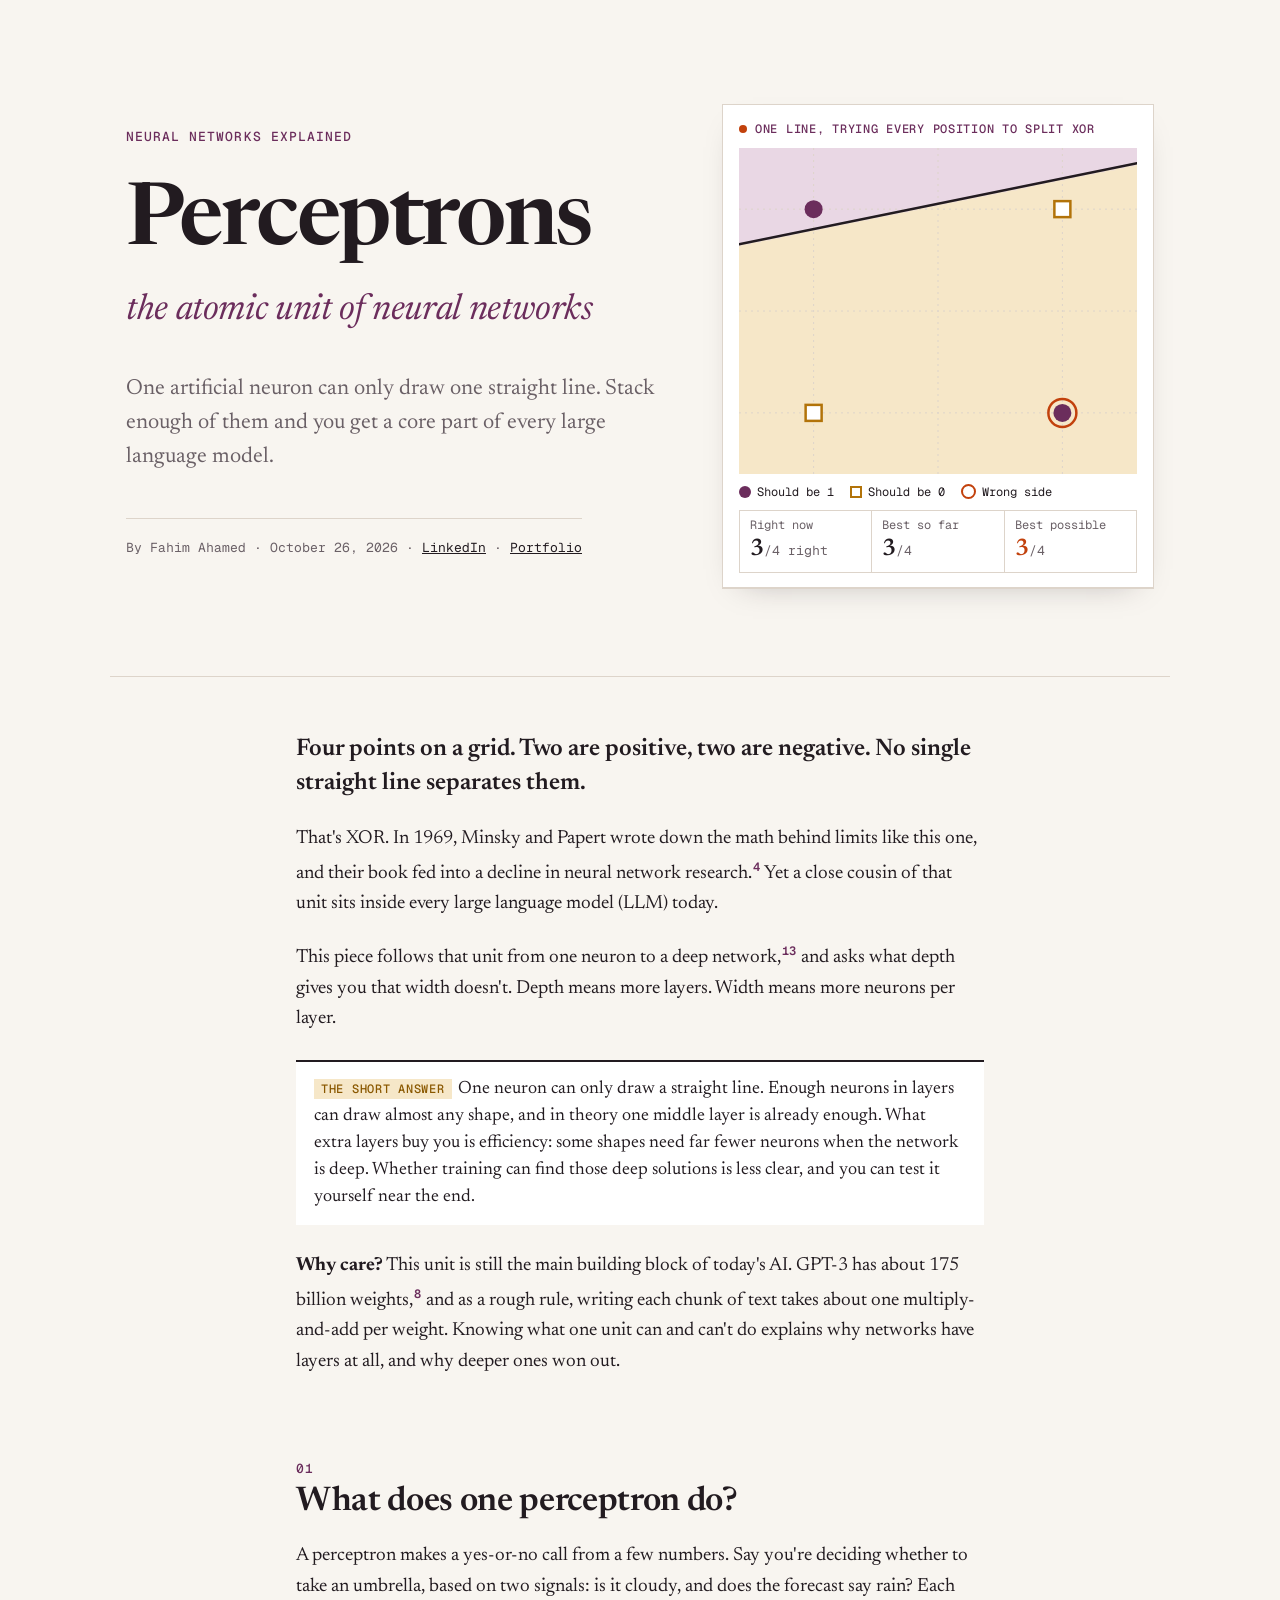
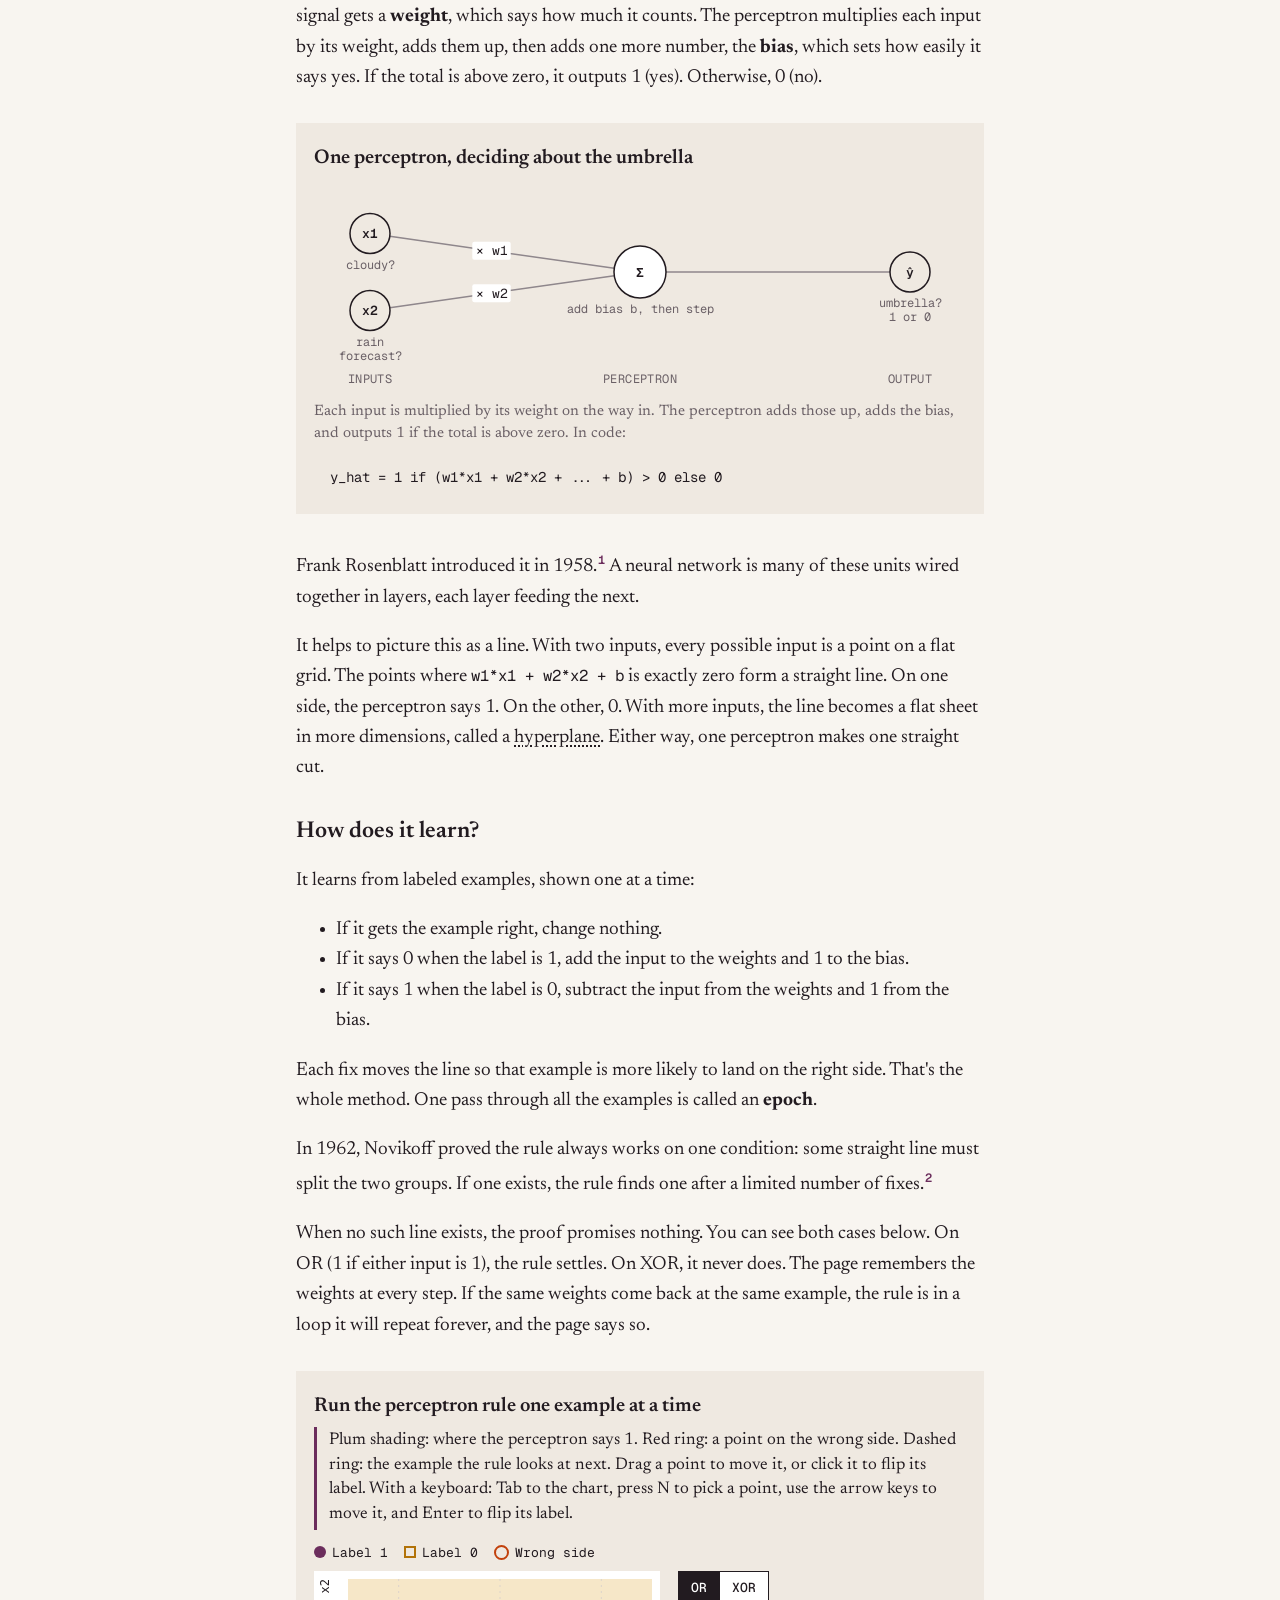
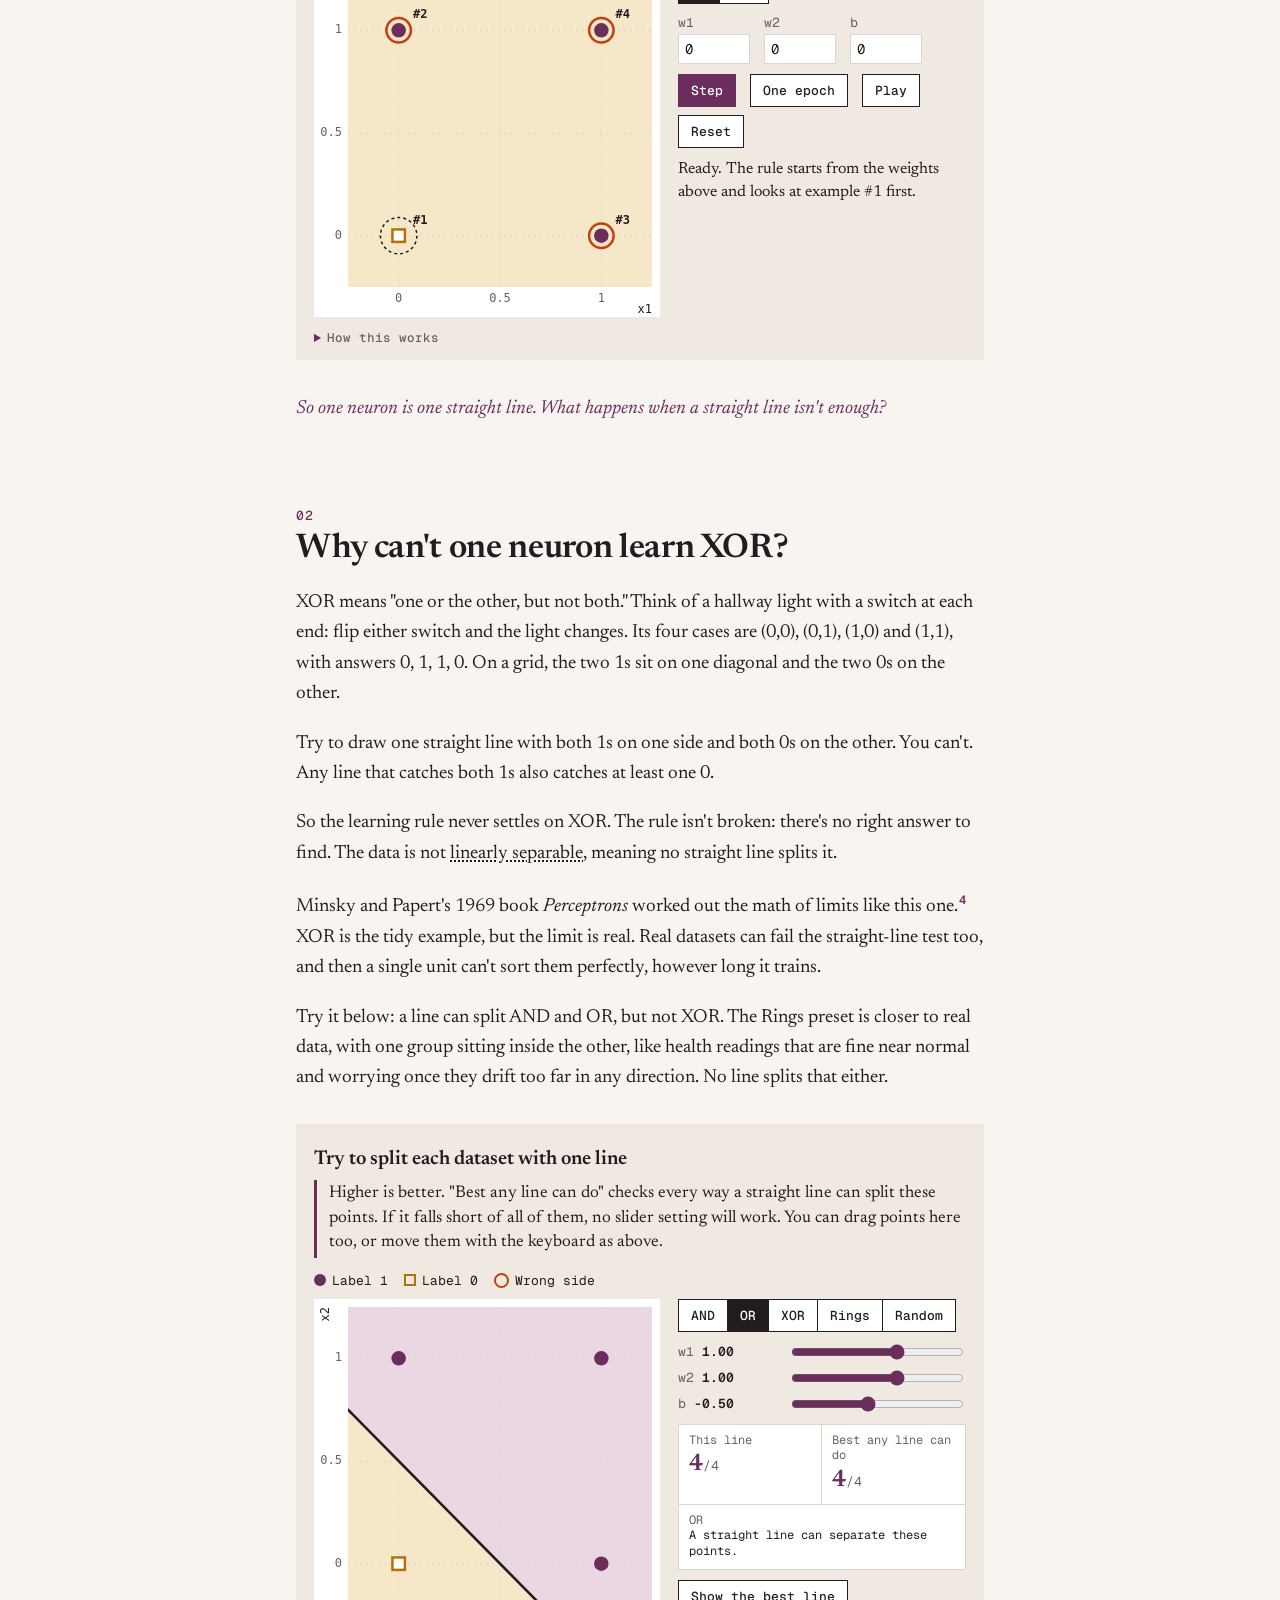
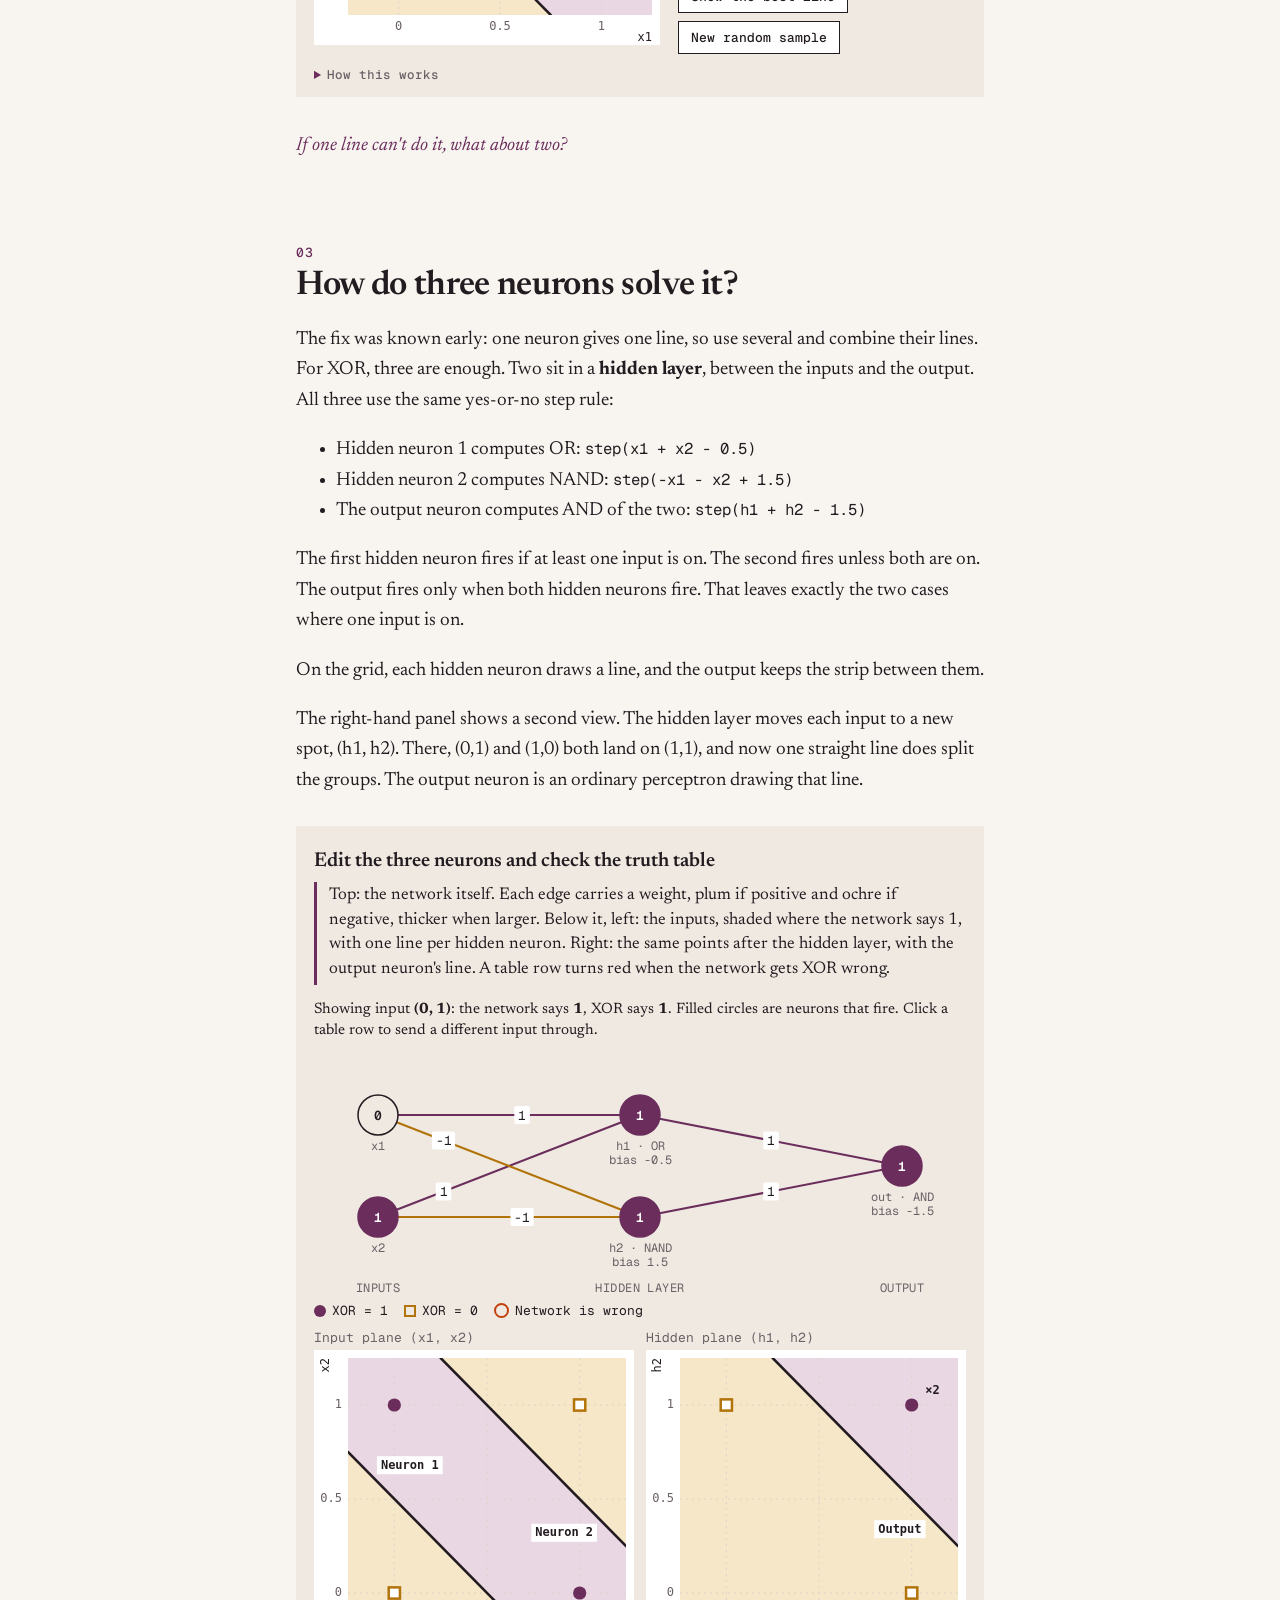
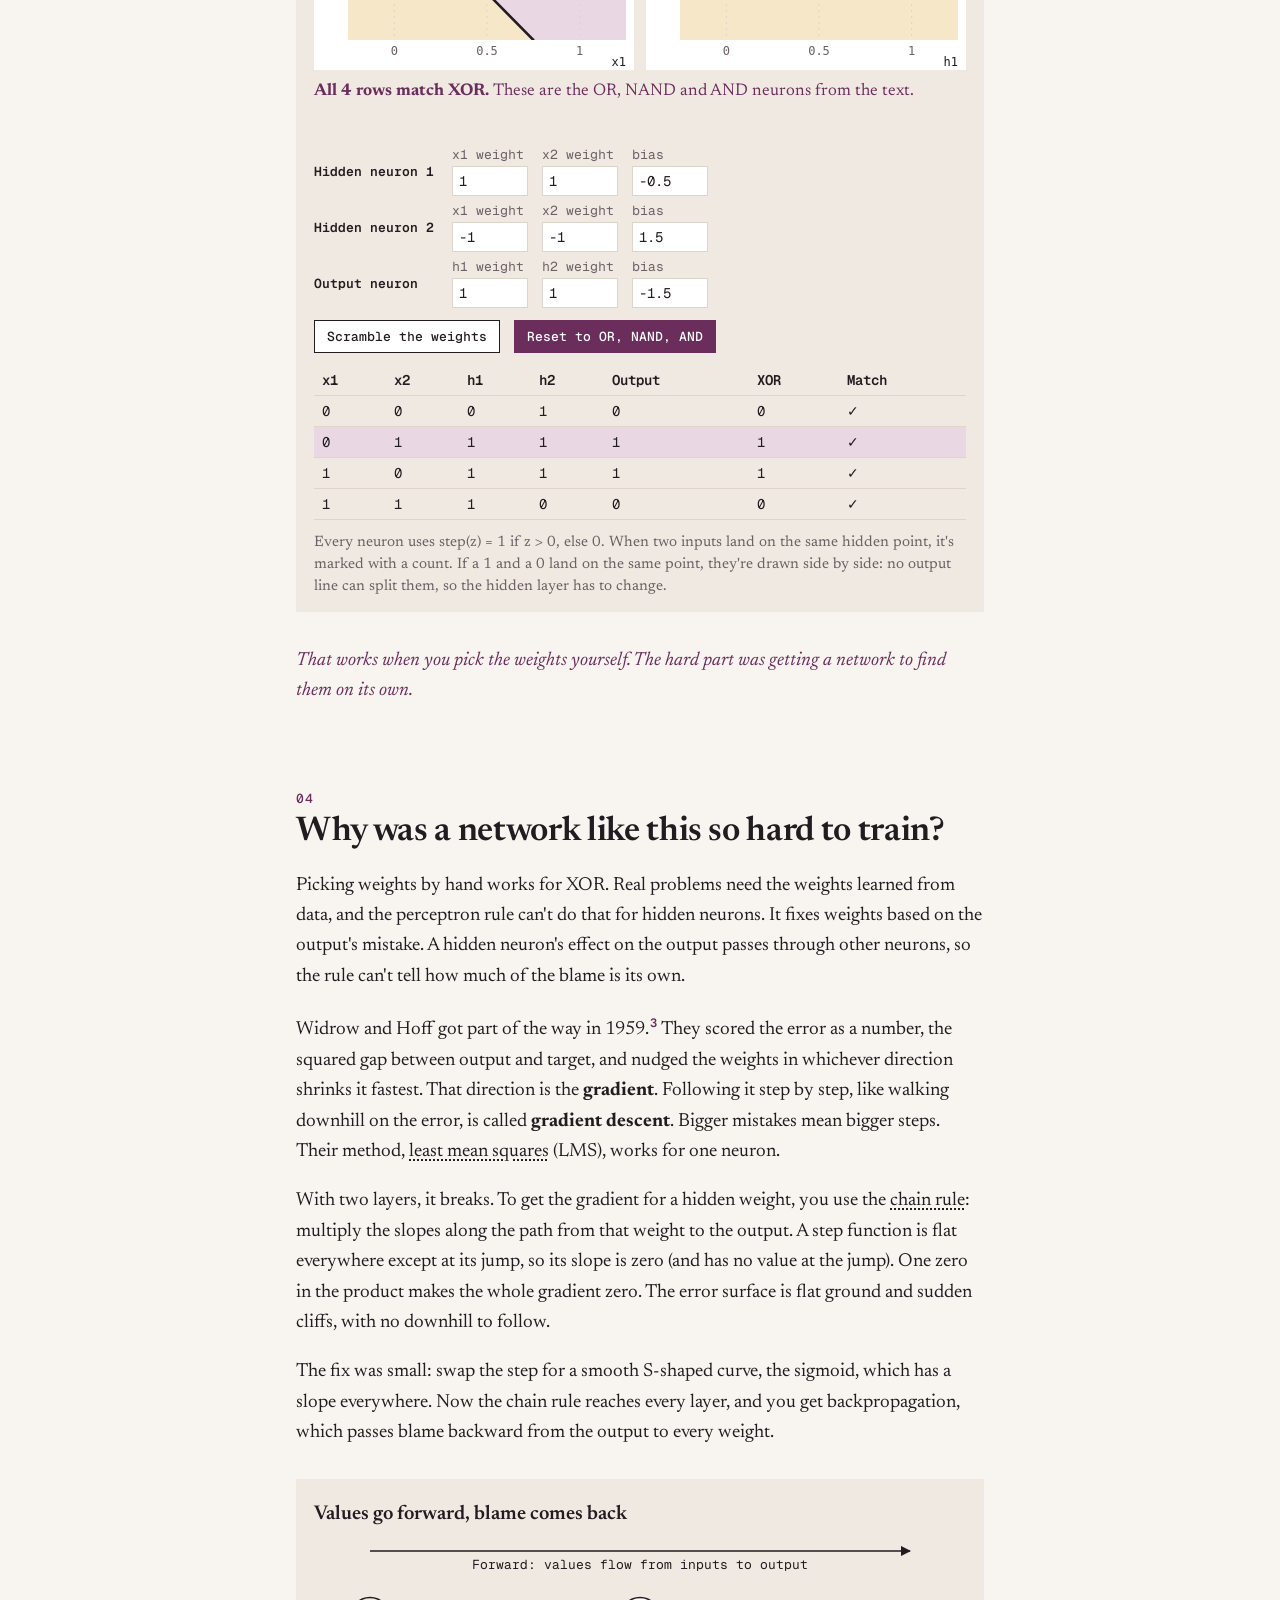
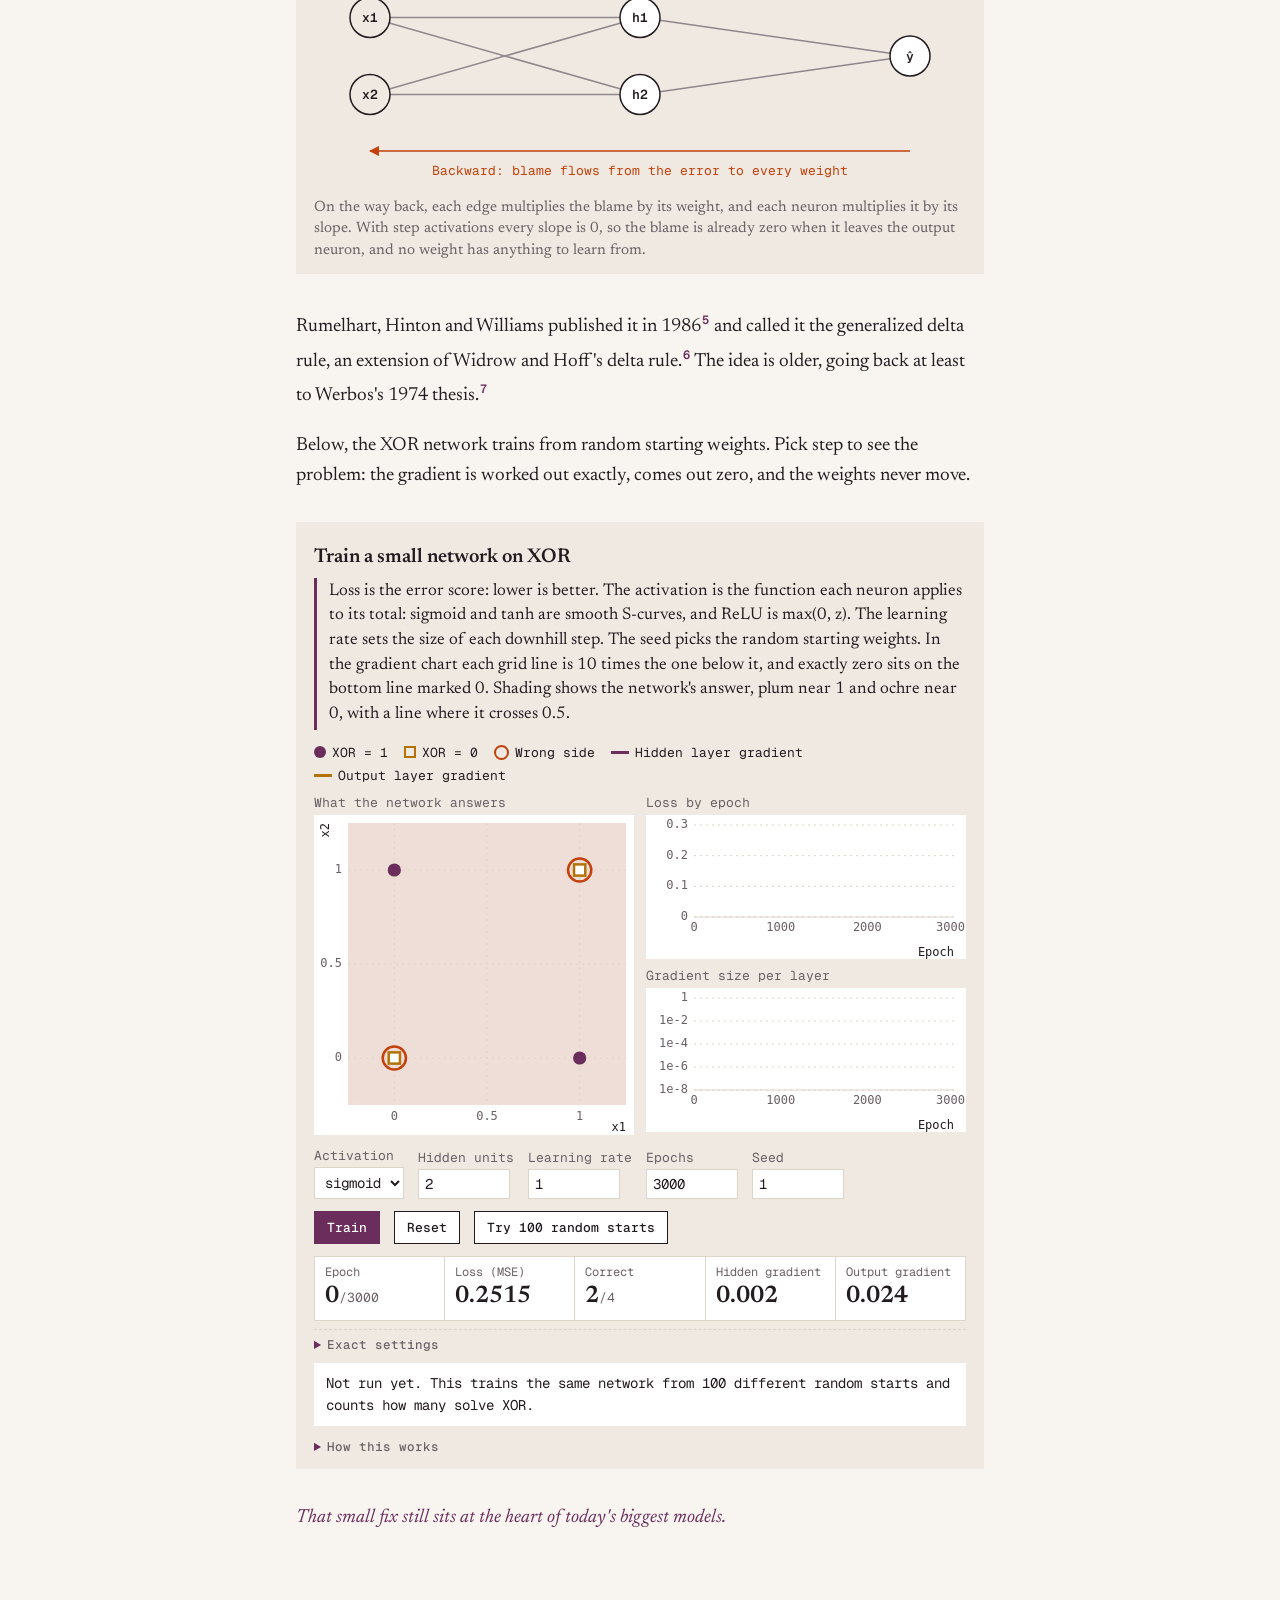
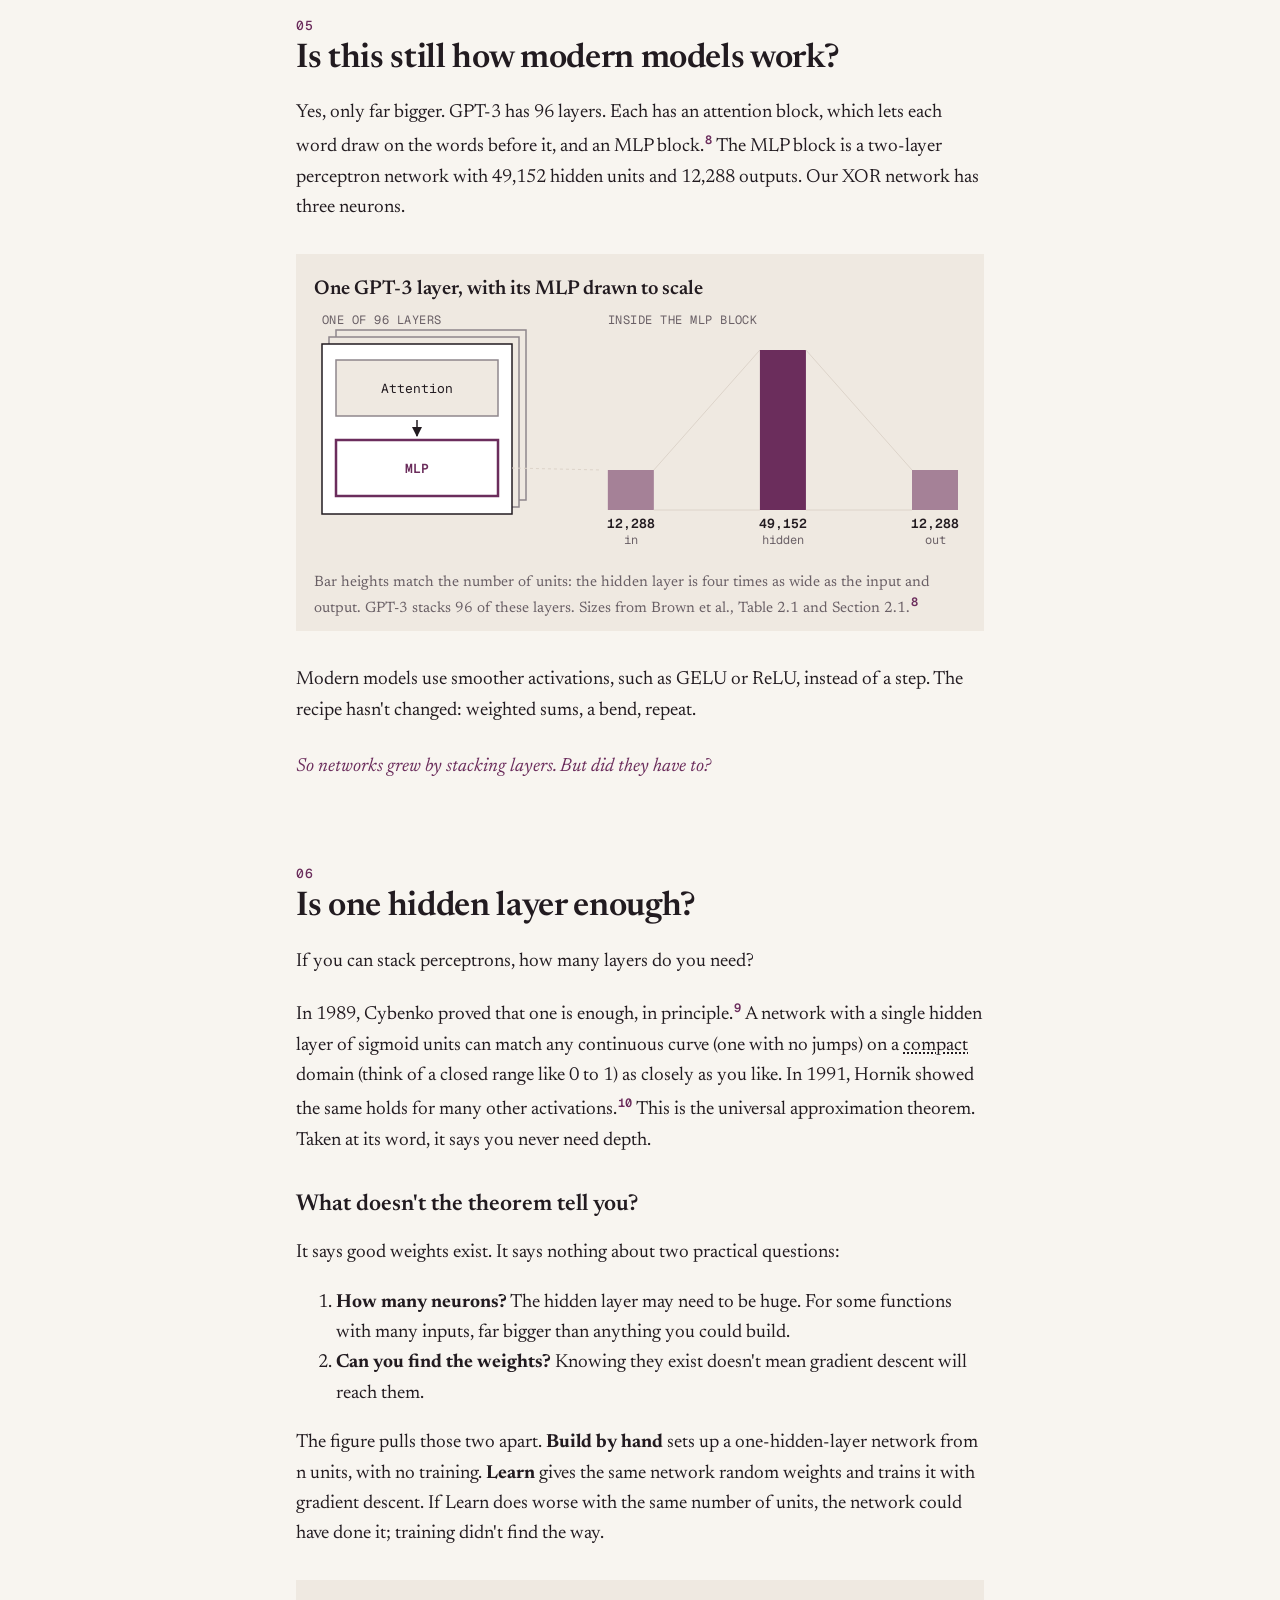
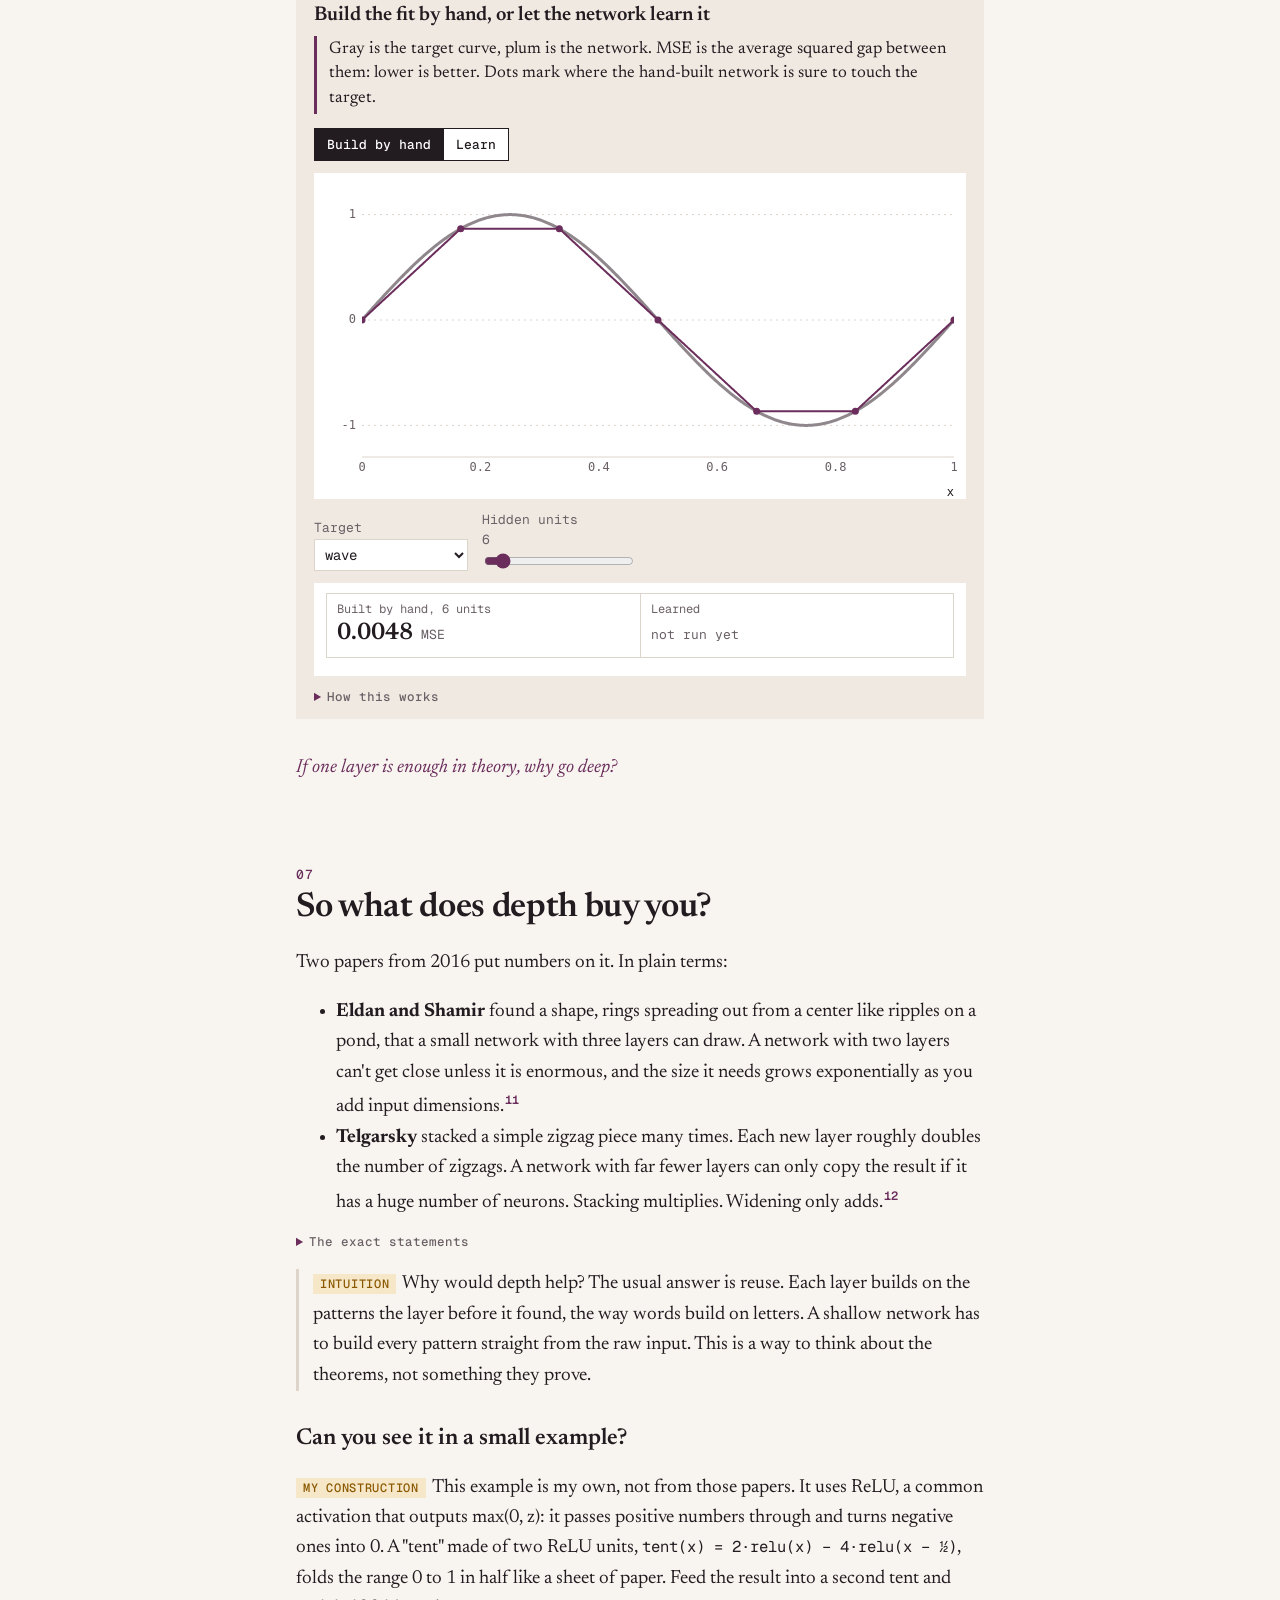
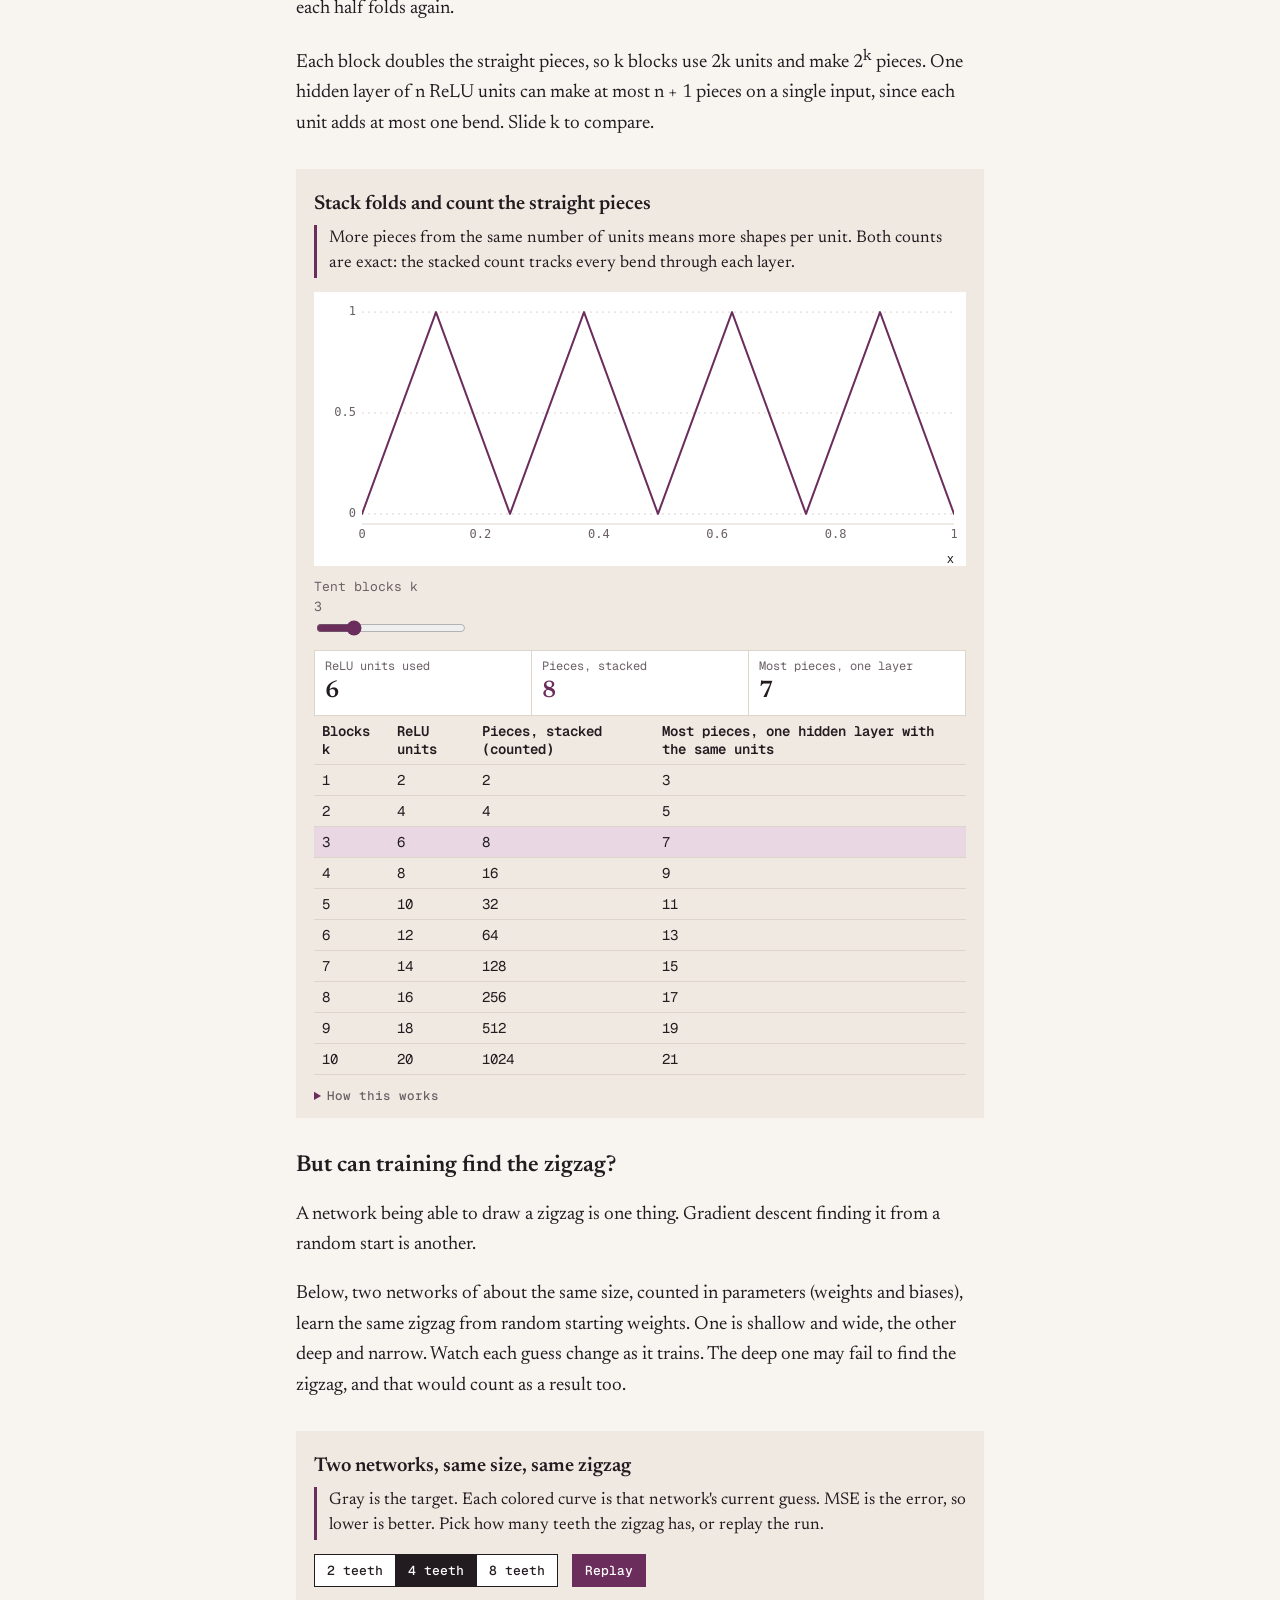
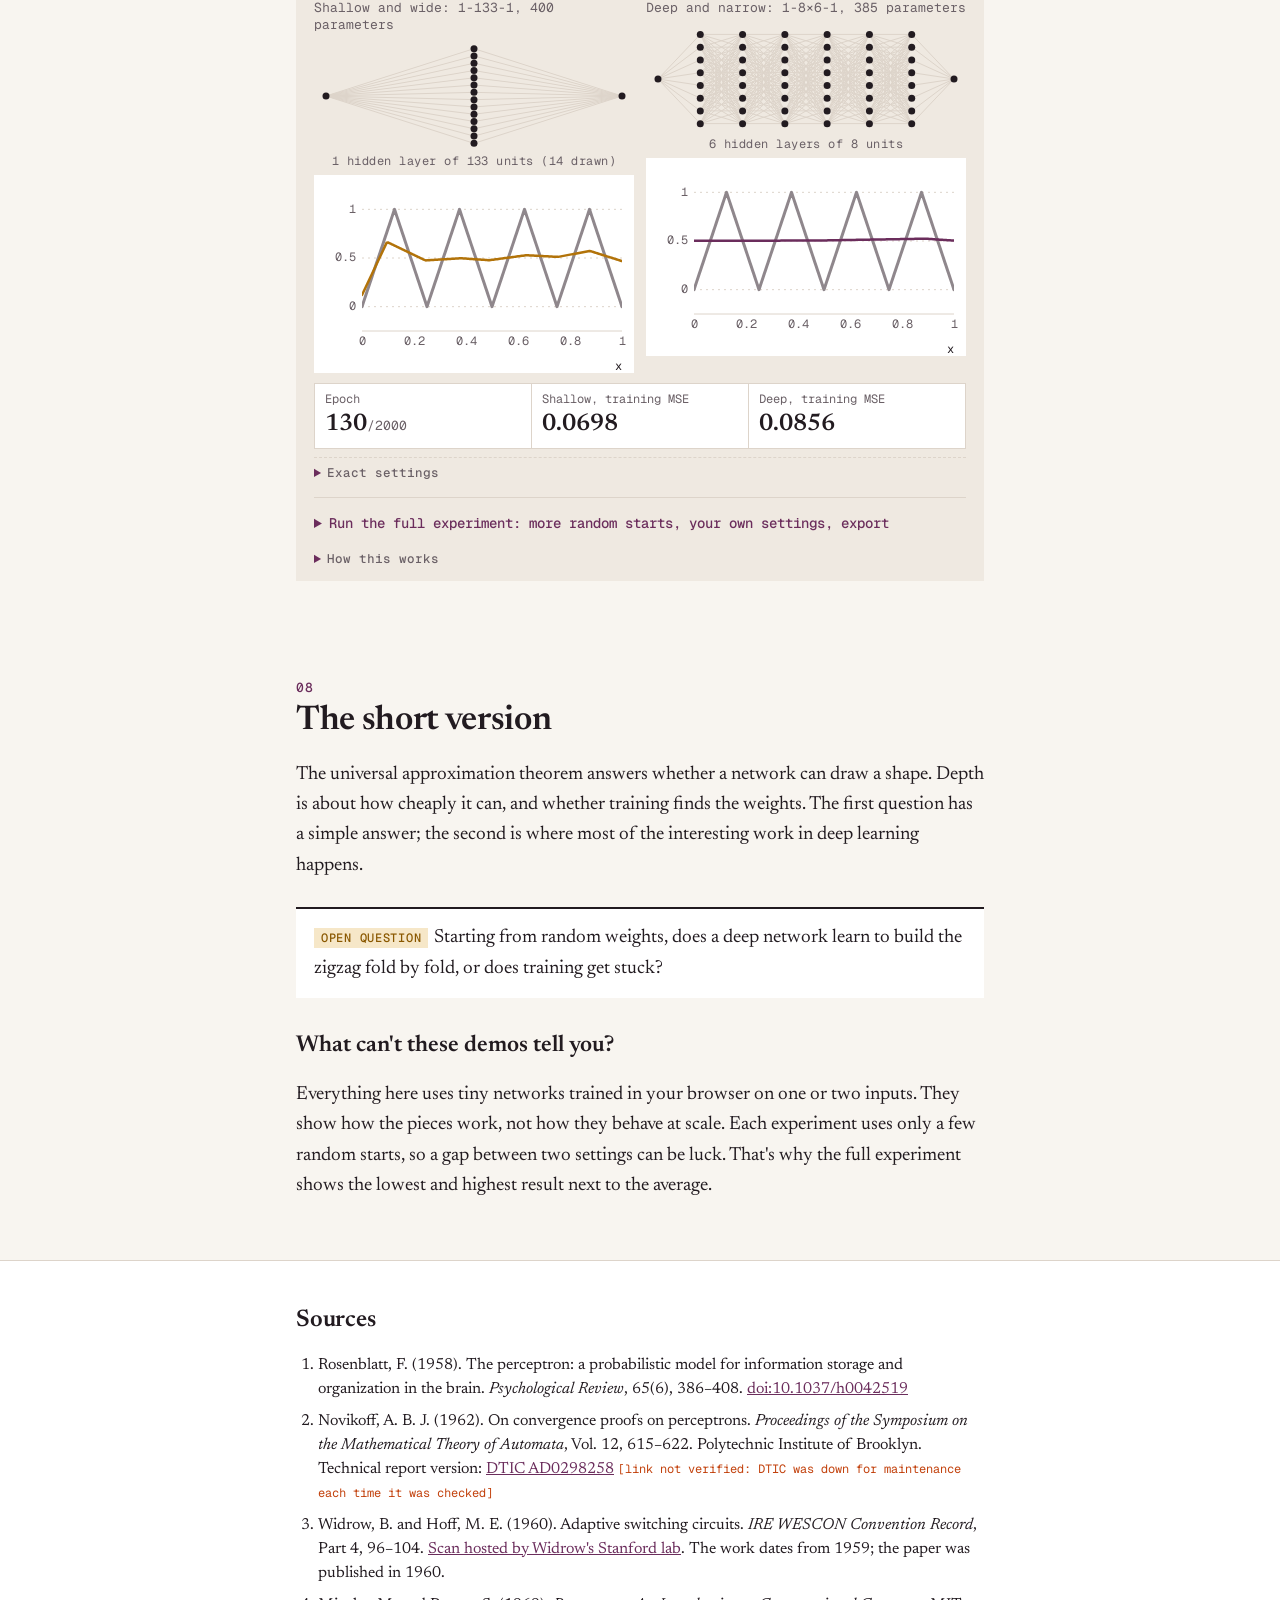
==== index.html @ 4c89ad04 "Add perceptrons interactive explainer" ====
<!doctype html>
<html lang="en">
<head>
<meta charset="utf-8">
<meta name="viewport" content="width=device-width, initial-scale=1">
<title>Perceptrons, the Atomic Unit of Neural Networks</title>
<meta name="description" content="An interactive walk from one perceptron to a deep network: the learning rule, XOR, backpropagation, universal approximation, and what depth buys.">
<meta name="author" content="Fahim Ahamed">
<!-- Share preview. build.js swaps https://f-a-tonmoy.github.io/nn-explainer/ for SITE_URL; LinkedIn needs the image as a full URL. Date also appears in the byline. -->
<meta property="og:type" content="article">
<meta property="og:title" content="Perceptrons, the Atomic Unit of Neural Networks">
<meta property="og:description" content="From one perceptron to a deep network, and why stacking layers matters. An interactive explainer.">
<meta property="og:url" content="https://f-a-tonmoy.github.io/nn-explainer/">
<meta property="og:image" content="https://f-a-tonmoy.github.io/nn-explainer/og.png">
<meta property="og:image:width" content="1200">
<meta property="og:image:height" content="630">
<meta property="og:image:alt" content="The title Perceptrons beside a drawing of a small neural network: two inputs, three hidden neurons, one output">
<meta property="article:published_time" content="2026-10-26">
<meta property="article:author" content="https://www.linkedin.com/in/f-a-tonmoy/">
<meta name="twitter:card" content="summary_large_image">
<meta name="twitter:title" content="Perceptrons, the Atomic Unit of Neural Networks">
<meta name="twitter:description" content="From one perceptron to a deep network, and why stacking layers matters. An interactive explainer.">
<meta name="twitter:image" content="https://f-a-tonmoy.github.io/nn-explainer/og.png">
<link rel="icon" href="data:image/svg+xml,%3Csvg xmlns='http://www.w3.org/2000/svg' viewBox='0 0 64 64'%3E%3Crect width='64' height='64' fill='%23000'/%3E%3Ctext x='32' y='43' font-family='Georgia,serif' font-size='30' font-weight='700' fill='%23fff' text-anchor='middle'%3EFA%3C/text%3E%3C/svg%3E">
<link rel="preconnect" href="https://fonts.googleapis.com">
<link rel="preconnect" href="https://fonts.gstatic.com" crossorigin>
<link href="https://fonts.googleapis.com/css2?family=Geist+Mono:wght@400;500;600&family=Newsreader:ital,opsz,wght@0,6..72,400;0,6..72,600;1,6..72,400&display=swap" rel="stylesheet">
<style>
:root {
  --paper: #f8f5f0;
  --band: #ffffff;
  --panel: #efe9e1;
  --ink: #221b20;
  --muted: #6a6066;
  --rule: #ddd4ca;
  --plum: #6b2d5c;
  --plum-tint: #e9d7e4;
  --ochre: #b27309;
  --ochre-text: #8a5800;
  --ochre-tint: #f6e7c8;
  --verm: #c2410c;
  --gray: #8f878c;
  --serif: 'Newsreader', Georgia, serif;
  --mono: 'Geist Mono', ui-monospace, Menlo, Consolas, monospace;
  --col: 720px;
}
* { box-sizing: border-box; }
html { scroll-behavior: smooth; }
@media (prefers-reduced-motion: reduce) { html { scroll-behavior: auto; } }
body { margin: 0; background: var(--paper); color: var(--ink); font: 400 19px/1.6 var(--serif); -webkit-text-size-adjust: 100%; }
a { color: var(--plum); }
a.term { color: inherit; text-decoration: underline dotted 1.5px; text-underline-offset: 3px; }
a.term:hover { text-decoration-style: solid; }
sup a { font: 600 12px var(--mono); text-decoration: none; padding: 0 1px; }
code, .mono { font-family: var(--mono); font-size: 0.82em; }
pre { background: var(--panel); padding: 14px 16px; overflow-x: auto; font: 14px/1.5 var(--mono); }

/* ---------- opener: title beside a live XOR sweep ---------- */
.intro { max-width: 1060px; margin: 0 auto; padding: 104px 16px 88px; display: grid; grid-template-columns: 1.25fr 1fr; gap: 56px; align-items: center; border-bottom: 1px solid var(--rule); }
@media (max-width: 860px) { .intro { grid-template-columns: 1fr; gap: 40px; padding: 56px 16px 48px; } }
.hero { margin: 0; padding: 16px 16px 14px; background: var(--band); border: 1px solid var(--rule); box-shadow: 0 1px 0 var(--rule), 0 12px 32px -20px rgba(34, 27, 32, .35); }
.hero canvas { background: none; }
.hero-cap { font: 500 12px/1.4 var(--mono); letter-spacing: 0.06em; text-transform: uppercase; color: var(--plum); margin: 0 0 10px; display: flex; align-items: center; gap: 8px; }
.live { width: 8px; height: 8px; border-radius: 50%; background: var(--verm); flex: none; animation: live 1.6s ease-in-out infinite; }
@keyframes live { 50% { opacity: 0.25; } }
@media (prefers-reduced-motion: reduce) { .live { animation: none; } }
.hero .key { margin: 10px 0 0; font-size: 12px; }
.hero-cells { grid-template-columns: repeat(3, 1fr); }
.hero-cells .cell { padding: 7px 10px 8px; }
.hero-cells .v { font-size: 22px; }
.eyebrow { font: 500 13px/1.4 var(--mono); letter-spacing: 0.08em; text-transform: uppercase; color: var(--plum); margin: 0 0 34px; }
h1 { font: 600 clamp(38px, 5.4vw, 60px)/1.02 var(--serif); letter-spacing: -0.02em; margin: 0 0 22px; text-wrap: balance; }
/* one big word, then the subtitle on its own line, instead of "Title: Subtitle" */
h1 { font-size: clamp(52px, 7.6vw, 86px); line-height: 1; letter-spacing: -0.03em; margin-bottom: 40px; }
h1 em { display: block; font-style: italic; font-weight: 400; color: var(--plum); font-size: 0.42em; line-height: 1.2; letter-spacing: -0.01em; margin-top: 22px; }
.deck { font-size: 22px; line-height: 1.55; color: var(--muted); margin: 0 0 44px; max-width: 30em; text-wrap: pretty; }
.byline { font: 13px var(--mono); color: var(--muted); margin: 0; padding-top: 20px; border-top: 1px solid var(--rule); display: inline-block; }
.byline a { color: var(--ink); }

/* ---------- body ---------- */
main { max-width: var(--col); margin: 0 auto; padding: 8px 16px 40px; }
.lede { font-weight: 600; font-size: 24px; line-height: 1.4; margin-top: 48px; }
section { padding-top: 40px; }
.kicker { font: 500 13px var(--mono); letter-spacing: 0.08em; color: var(--plum); margin: 24px 0 6px; }
h2 { font: 600 34px/1.15 var(--serif); margin: 0 0 18px; letter-spacing: -0.01em; }
h3 { font: 600 23px/1.25 var(--serif); margin: 34px 0 8px; }
.label-tag { font: 500 12px var(--mono); text-transform: uppercase; letter-spacing: 0.06em; background: var(--ochre-tint); color: var(--ochre-text); padding: 2px 7px; margin-right: 6px; white-space: nowrap; }
table { border-collapse: collapse; font: 14px var(--mono); width: 100%; }
th, td { padding: 6px 8px; border-bottom: 1px solid var(--rule); text-align: left; }
th { font-weight: 600; }
.table-wrap { overflow-x: auto; }

/* ---------- section nav ---------- */
.nav { position: fixed; top: 50%; transform: translateY(-50%); left: calc(50% + var(--col) / 2 + 28px); z-index: 5; list-style: none; margin: 0; padding: 0; }
.nav a { display: flex; align-items: center; gap: 10px; font: 13px var(--mono); color: var(--muted); text-decoration: none; padding: 5px 0; }
.nav .num { width: 22px; }
.nav .txt { opacity: 0; transform: translateX(-4px); transition: opacity .15s, transform .15s; white-space: nowrap; }
.nav a:hover .txt, .nav a.active .txt { opacity: 1; transform: none; }
.nav a.active { color: var(--plum); font-weight: 600; }
.nav { transition: opacity .2s; }
.to-top { position: fixed; right: 16px; bottom: 16px; z-index: 6; background: var(--band); box-shadow: 0 1px 4px rgba(0,0,0,.12); transition: opacity .2s; }
.to-top.away { opacity: 0; pointer-events: none; }
.nav.away { opacity: 0; pointer-events: none; }
@media (max-width: 1120px) { .nav { display: none; } }

/* ---------- figures ---------- */
figure { margin: 30px 0 34px; background: var(--panel); padding: 18px 18px 14px; }
.fig-title { font: 600 20px/1.3 var(--serif); margin: 4px 0 8px; }
.howto { font-size: 17px; line-height: 1.45; border-left: 3px solid var(--plum); padding: 2px 0 2px 12px; margin: 0 0 14px; }
.key { display: flex; flex-wrap: wrap; gap: 6px 16px; font: 13px var(--mono); color: var(--ink); margin: 0 0 10px; }
.key span { display: inline-flex; align-items: center; gap: 6px; }
.sw { display: inline-block; width: 12px; height: 12px; }
.sw.c1 { background: var(--plum); border-radius: 50%; }
.sw.c0 { border: 2.5px solid var(--ochre); }
.sw.mis { border: 2.5px solid var(--verm); border-radius: 50%; width: 15px; height: 15px; }
.sw.line { height: 3px; width: 18px; }
figcaption { font-size: 15px; line-height: 1.45; color: var(--muted); margin-top: 12px; }
canvas { display: block; width: 100%; background: var(--band); touch-action: pan-y; }
canvas:focus-visible { outline: 2px solid var(--verm); outline-offset: 2px; }
.sr-only { position: absolute; width: 1px; height: 1px; padding: 0; margin: -1px; overflow: hidden; clip: rect(0 0 0 0); white-space: nowrap; border: 0; }
.two { display: grid; grid-template-columns: 1fr 1fr; gap: 12px; }
.two > div > .sub { font: 13px var(--mono); color: var(--muted); margin: 0 0 4px; }
@media (max-width: 560px) { .two { grid-template-columns: 1fr; } }

.controls { display: flex; flex-wrap: wrap; gap: 8px 14px; align-items: end; margin: 12px 0; font: 13px var(--mono); }
.controls label { display: flex; flex-direction: column; gap: 3px; color: var(--muted); }
.controls input[type=number], .controls select { font: 14px var(--mono); padding: 5px 6px; border: 1px solid var(--rule); background: var(--band); color: var(--ink); width: 92px; border-radius: 0; }
.controls select { width: auto; }
.controls input[type=range] { width: 150px; accent-color: var(--plum); }
button { font: 500 13px var(--mono); padding: 7px 12px; border: 1px solid var(--ink); background: var(--band); color: var(--ink); cursor: pointer; border-radius: 0;
  transition: background-color 150ms ease, color 150ms ease, transform 120ms cubic-bezier(0.23, 1, 0.32, 1); }
button:active:not(:disabled) { transform: scale(0.97); }
button.primary { background: var(--plum); border-color: var(--plum); color: #fff; }
@media (hover: hover) and (pointer: fine) {
  button:hover:not(:disabled) { background: var(--plum-tint); }
  button.primary:hover:not(:disabled) { background: #57234a; }
}
button[aria-pressed=true] { background: var(--ink); color: #fff; }
button:disabled { opacity: 0.45; cursor: default; }
button:focus-visible, input:focus-visible, select:focus-visible, a:focus-visible { outline: 2px solid var(--verm); outline-offset: 2px; }
.group { display: flex; gap: 0; }
.group button + button { border-left: 0; }

/* plot on the left, everything you touch on the right */
.stage { display: grid; grid-template-columns: minmax(0, 1.2fr) minmax(0, 1fr); gap: 18px; align-items: start; }
.side { display: flex; flex-direction: column; gap: 10px; }
.side .controls { margin: 0; }
.side .controls input[type=number] { width: 72px; }
.side .status { margin: 0; font-size: 16px; }
.side .log { max-height: 13em; }
.neuron-rows .controls { margin: 6px 0; }
.row-name { font: 600 13px var(--mono); color: var(--ink); width: 9.5em; align-self: center; }
.neuron-rows input[type=number] { width: 76px; }
.status.solved { color: var(--plum); }
.controls.stack { flex-direction: column; align-items: stretch; gap: 6px; }
.controls.stack label { flex-direction: row; justify-content: space-between; align-items: center; gap: 10px; }
.controls.stack label b { color: var(--ink); font-weight: 600; display: inline-block; min-width: 3.5em; }
.controls.stack input[type=range] { width: 60%; }
@media (max-width: 640px) { .stage { grid-template-columns: 1fr; } }

/* borders on the cells, not gaps on a filled grid, so an odd last row leaves no gray block */
.cells { display: grid; grid-template-columns: repeat(auto-fit, minmax(118px, 1fr)); border-top: 1px solid var(--rule); border-left: 1px solid var(--rule); margin-top: 10px; }
.side .cells { margin-top: 0; }
.cell { background: var(--band); padding: 8px 10px 9px; border-right: 1px solid var(--rule); border-bottom: 1px solid var(--rule); }
.cell .k { font: 12px/1.3 var(--mono); color: var(--muted); }
.cell .v { font: 600 24px/1.2 var(--serif); margin-top: 2px; font-variant-numeric: tabular-nums; }
.cell .v small { font: 13px var(--mono); color: var(--muted); font-weight: 400; }
.cell.bad .v { color: var(--verm); }
.cell.good .v { color: var(--plum); }

.seedgrid { display: grid; grid-template-columns: repeat(20, 1fr); gap: 3px; margin-top: 8px; max-width: 520px; }
.seedgrid:empty { display: none; }
.seedgrid button { padding: 0; aspect-ratio: 1; border: 1.5px solid var(--ochre); background: var(--band); min-width: 0; }
.seedgrid button.ok { background: var(--plum); border-color: var(--plum); }
.seedgrid button.cur { outline: 2px solid var(--ink); outline-offset: 1px; }
.readout { font: 14px/1.55 var(--mono); background: var(--band); padding: 10px 12px; margin-top: 10px; }
.readout b { font-weight: 600; }
.readout .bad { color: var(--verm); }
.status { font-size: 17px; line-height: 1.45; margin-top: 10px; min-height: 2.9em; }
.status.cycle { color: var(--verm); }
.status:empty { min-height: 0; margin: 0; }
.log { font: 12.5px/1.5 var(--mono); color: var(--muted); margin: 8px 0 0; padding: 0; list-style: none; max-height: 9.5em; overflow: auto; }
.settings { font: 12.5px/1.55 var(--mono); color: var(--muted); border-top: 1px dashed var(--rule); margin-top: 8px; padding-top: 6px; }
.big { font: 600 26px var(--serif); color: var(--ink); }
.progress { height: 6px; background: var(--rule); margin-top: 10px; }
.progress > div { height: 100%; width: 0; background: var(--plum); }
tr.bad td { color: var(--verm); }
tr.current td { background: var(--plum-tint); }

/* node-and-edge diagrams, drawn at the container's real width so text stays readable */
.net-wrap { width: 100%; margin: 6px 0 4px; }
.net { display: block; font-family: var(--mono); overflow: visible; }
.net text { font-size: 13px; fill: var(--ink); }
.net .sub { font-size: 12px; fill: var(--muted); }
.net .title { font-size: 12px; fill: var(--muted); letter-spacing: 0.04em; }
.net .edge { stroke: var(--gray); stroke-width: 1.5; fill: none; }
.net .edge.pos { stroke: var(--plum); }
.net .edge.neg { stroke: var(--ochre); }
.net .edge.faint { stroke: var(--rule); stroke-width: 1; }
.net .node { fill: var(--band); stroke: var(--ink); stroke-width: 1.5; }
.net .node.input { fill: var(--panel); }
.net .node.on { fill: var(--plum); stroke: var(--plum); }
.net .node.dot { fill: var(--ink); stroke: none; }
.net .node.on + text { fill: #fff; }
.net .lblbg { fill: var(--band); }
.net .box { fill: var(--band); stroke: var(--ink); stroke-width: 1.5; }
.net .box.ghost { fill: var(--panel); stroke: var(--gray); }
.net .bar { fill: var(--plum); }
.net .arrow { stroke: var(--ink); stroke-width: 1.5; fill: none; }
.net .arrow.back { stroke: var(--verm); }
.net .ahead { fill: var(--ink); }
.net .ahead.back { fill: var(--verm); }
.net .backtext { fill: var(--verm); }
figure.diagram { padding-bottom: 12px; }
table.pick tbody tr { cursor: pointer; }
/* fine print and exact settings: one click away, so beginners aren't stopped by them */
details.fine > summary, details.settings > summary { cursor: pointer; font: 500 12.5px var(--mono); color: var(--muted); width: fit-content; }
details.fine > summary::marker, details.settings > summary::marker { color: var(--plum); }
details.fine[open] > summary, details.settings[open] > summary { margin-bottom: 6px; color: var(--ink); }
details.settings { font: 12.5px/1.55 var(--mono); color: var(--muted); margin-top: 8px; }
.aside-fine { margin: -4px 0 16px; font-size: 16px; line-height: 1.5; }
.aside-fine p { margin: 6px 0; }
.short-answer { margin: 24px 0 22px; font-size: 18px; line-height: 1.5; }
.bridge { font-style: italic; color: var(--plum); margin-top: 26px; }
details.advanced { margin-top: 16px; border-top: 1px solid var(--rule); padding-top: 10px; }
details.advanced > summary { cursor: pointer; font: 500 14px var(--mono); color: var(--plum); padding: 6px 0; list-style-position: inside; }
@media (hover: hover) and (pointer: fine) { details.advanced > summary:hover { text-decoration: underline; } }
.found { border: 2px dashed var(--ochre); background: var(--band); padding: 14px 18px; margin: 28px 0; }
.found h3 { margin-top: 0; }
.found .empty { font: 14px var(--mono); color: var(--ochre-text); }
.aside { border-left: 3px solid var(--rule); padding-left: 14px; color: var(--ink); }
.open-q { background: var(--band); border-top: 2px solid var(--ink); padding: 14px 18px; margin: 26px 0; }

/* ---------- footer ---------- */
footer { border-top: 1px solid var(--rule); background: var(--band); }
.foot { max-width: var(--col); margin: 0 auto; padding: 28px 16px 60px; font-size: 16px; line-height: 1.5; }
.foot h2 { font-size: 24px; margin-top: 18px; }
.foot ol { padding-left: 22px; }
.foot li { margin-bottom: 8px; }
.noscript { font: 14px/1.5 var(--mono); background: var(--ochre-tint); color: var(--ochre-text); padding: 10px 14px; margin: 32px 0 0; }
.foot-rule { border: 0; border-top: 1px solid var(--rule); margin: 32px 0 18px; }
.repo { font: 14px/1.5 var(--mono); color: var(--muted); margin: 0; }
.repo a { color: var(--plum); }
.unverified { font: 12px var(--mono); color: var(--verm); }
.verified { font: 12px var(--mono); color: var(--muted); }

</style>
</head>
<body>

<header class="intro">
  <div>
    <p class="eyebrow">Neural networks explained</p>
    <h1>Perceptrons <em>the atomic unit of neural networks</em></h1>
    <p class="deck">One artificial neuron can only draw one straight line. Stack enough of them and you get a core part of every large language model.</p>
    <p class="byline">By Fahim Ahamed · <time datetime="2026-10-26">October 26, 2026</time> · <a href="https://www.linkedin.com/in/f-a-tonmoy/" target="_blank" rel="noopener">LinkedIn</a> · <a href="https://f-a-tonmoy.github.io/" target="_blank" rel="noopener">Portfolio</a></p>
  </div>
  <figure class="hero" id="fig-hero">
    <p class="hero-cap"><span class="live" aria-hidden="true"></span>One line, trying every position to split XOR</p>
    <canvas role="img" aria-label="A straight line sweeping across the four XOR points; it never classifies all four correctly"></canvas>
    <div class="key"><span><i class="sw c1"></i>Should be 1</span><span><i class="sw c0"></i>Should be 0</span><span><i class="sw mis"></i>Wrong side</span></div>
    <div class="cells hero-cells" aria-live="off"></div>
  </figure>
</header>

<ol class="nav" aria-label="Sections">
  <li><a href="#s1"><span class="num">01</span><span class="txt">One perceptron</span></a></li>
  <li><a href="#s2"><span class="num">02</span><span class="txt">Why XOR fails</span></a></li>
  <li><a href="#s3"><span class="num">03</span><span class="txt">Three neurons</span></a></li>
  <li><a href="#s4"><span class="num">04</span><span class="txt">Training it</span></a></li>
  <li><a href="#s5"><span class="num">05</span><span class="txt">Modern models</span></a></li>
  <li><a href="#s6"><span class="num">06</span><span class="txt">One hidden layer</span></a></li>
  <li><a href="#s7"><span class="num">07</span><span class="txt">What depth buys</span></a></li>
  <li><a href="#s8"><span class="num">08</span><span class="txt">The short version</span></a></li>
</ol>

<main>
<noscript><p class="noscript">The figures on this page need JavaScript. The text reads fine without it, but the charts, diagrams and experiments will stay blank.</p></noscript>
<p class="lede">Four points on a grid. Two are positive, two are negative. No single straight line separates them.</p>

<p>That's XOR. In 1969, Minsky and Papert wrote down the math behind limits like this one, and their book fed into a decline in neural network research.<sup><a href="#c4">4</a></sup> Yet a close cousin of that unit sits inside every large language model (LLM) today.</p>
<p>This piece follows that unit from one neuron to a deep network,<sup><a href="#c13">13</a></sup> and asks what depth gives you that width doesn't. Depth means more layers. Width means more neurons per layer.</p>

<div class="open-q short-answer"><span class="label-tag">The short answer</span>One neuron can only draw a straight line. Enough neurons in layers can draw almost any shape, and in theory one middle layer is already enough. What extra layers buy you is efficiency: some shapes need far fewer neurons when the network is deep. Whether training can find those deep solutions is less clear, and you can test it yourself near the end.</div>

<p><b>Why care?</b> This unit is still the main building block of today's AI. GPT-3 has about 175 billion weights,<sup><a href="#c8">8</a></sup> and as a rough rule, writing each chunk of text takes about one multiply-and-add per weight. Knowing what one unit can and can't do explains why networks have layers at all, and why deeper ones won out.</p>

<!-- ============================================================ -->
<section id="s1">
<p class="kicker">01</p>
<h2>What does one perceptron do?</h2>

<p>A perceptron makes a yes-or-no call from a few numbers. Say you're deciding whether to take an umbrella, based on two signals: is it cloudy, and does the forecast say rain? Each signal gets a <b>weight</b>, which says how much it counts. The perceptron multiplies each input by its weight, adds them up, then adds one more number, the <b>bias</b>, which sets how easily it says yes. If the total is above zero, it outputs 1 (yes). Otherwise, 0 (no).</p>
<figure class="diagram" id="dia-perceptron">
  <div class="fig-title">One perceptron, deciding about the umbrella</div>
  <div class="net-wrap" data-net="perceptron"></div>
  <figcaption>Each input is multiplied by its weight on the way in. The perceptron adds those up, adds the bias, and outputs 1 if the total is above zero. In code:</figcaption>
  <pre style="margin:8px 0 0">y_hat = 1 if (w1*x1 + w2*x2 + ... + b) > 0 else 0</pre>
</figure>
<p>Frank Rosenblatt introduced it in 1958.<sup><a href="#c1">1</a></sup> A neural network is many of these units wired together in layers, each layer feeding the next.</p>
<p>It helps to picture this as a line. With two inputs, every possible input is a point on a flat grid. The points where <code>w1*x1 + w2*x2 + b</code> is exactly zero form a straight line. On one side, the perceptron says 1. On the other, 0. With more inputs, the line becomes a flat sheet in more dimensions, called a <a class="term" href="https://en.wikipedia.org/wiki/Hyperplane" target="_blank" rel="noopener">hyperplane</a>. Either way, one perceptron makes one straight cut.</p>

<h3>How does it learn?</h3>
<p>It learns from labeled examples, shown one at a time:</p>
<ul>
  <li>If it gets the example right, change nothing.</li>
  <li>If it says 0 when the label is 1, add the input to the weights and 1 to the bias.</li>
  <li>If it says 1 when the label is 0, subtract the input from the weights and 1 from the bias.</li>
</ul>
<p>Each fix moves the line so that example is more likely to land on the right side. That's the whole method. One pass through all the examples is called an <b>epoch</b>.</p>
<p>In 1962, Novikoff proved the rule always works on one condition: some straight line must split the two groups. If one exists, the rule finds one after a limited number of fixes.<sup><a href="#c2">2</a></sup></p>
<p>When no such line exists, the proof promises nothing. You can see both cases below. On OR (1 if either input is 1), the rule settles. On XOR, it never does. The page remembers the weights at every step. If the same weights come back at the same example, the rule is in a loop it will repeat forever, and the page says so.</p>

<figure id="fig-perceptron">
  <div class="fig-title">Run the perceptron rule one example at a time</div>
  <p class="howto">Plum shading: where the perceptron says 1. Red ring: a point on the wrong side. Dashed ring: the example the rule looks at next. Drag a point to move it, or click it to flip its label. With a keyboard: Tab to the chart, press N to pick a point, use the arrow keys to move it, and Enter to flip its label.</p>
  <div class="key"><span><i class="sw c1"></i>Label 1</span><span><i class="sw c0"></i>Label 0</span><span><i class="sw mis"></i>Wrong side</span></div>
  <div class="stage">
    <canvas data-role="plane" role="img" aria-label="Input plane with four points and the perceptron's decision line"></canvas>
    <div class="side">
      <div class="group" role="group" aria-label="Dataset"><button data-preset="OR" aria-pressed="true">OR</button><button data-preset="XOR" aria-pressed="false">XOR</button></div>
      <div class="controls">
        <label>w1<input type="number" data-w="0" value="0" step="0.1"></label>
        <label>w2<input type="number" data-w="1" value="0" step="0.1"></label>
        <label>b<input type="number" data-w="2" value="0" step="0.1"></label>
      </div>
      <div class="controls">
        <button data-act="step" class="primary">Step</button>
        <button data-act="epoch">One epoch</button>
        <button data-act="run">Play</button>
        <button data-act="reset">Reset</button>
      </div>
      <p class="status" aria-live="polite"></p>
      <ul class="log" aria-label="Update log"></ul>
    </div>
  </div>
  <figcaption><details class="fine"><summary>How this works</summary>Each fix adds or subtracts the full input (a learning rate of 1). Examples are shown in a fixed order, #1 to #4. Points snap to a 0.05 grid. A loop is reported when the weights at an example match an earlier visit to that same example, with at least one fix in between. Play gives up after 1,000 epochs.</details></figcaption>
</figure>
<p class="bridge">So one neuron is one straight line. What happens when a straight line isn't enough?</p>
</section>

<!-- ============================================================ -->
<section id="s2">
<p class="kicker">02</p>
<h2>Why can't one neuron learn XOR?</h2>

<p>XOR means "one or the other, but not both." Think of a hallway light with a switch at each end: flip either switch and the light changes. Its four cases are (0,0), (0,1), (1,0) and (1,1), with answers 0, 1, 1, 0. On a grid, the two 1s sit on one diagonal and the two 0s on the other.</p>
<p>Try to draw one straight line with both 1s on one side and both 0s on the other. You can't. Any line that catches both 1s also catches at least one 0.</p>
<p>So the learning rule never settles on XOR. The rule isn't broken: there's no right answer to find. The data is not <a class="term" href="https://en.wikipedia.org/wiki/Linear_separability" target="_blank" rel="noopener">linearly separable</a>, meaning no straight line splits it.</p>
<p>Minsky and Papert's 1969 book <i>Perceptrons</i> worked out the math of limits like this one.<sup><a href="#c4">4</a></sup> XOR is the tidy example, but the limit is real. Real datasets can fail the straight-line test too, and then a single unit can't sort them perfectly, however long it trains.</p>
<p>Try it below: a line can split AND and OR, but not XOR. The Rings preset is closer to real data, with one group sitting inside the other, like health readings that are fine near normal and worrying once they drift too far in any direction. No line splits that either.</p>

<figure id="fig-separable">
  <div class="fig-title">Try to split each dataset with one line</div>
  <p class="howto">Higher is better. "Best any line can do" checks every way a straight line can split these points. If it falls short of all of them, no slider setting will work. You can drag points here too, or move them with the keyboard as above.</p>
  <div class="key"><span><i class="sw c1"></i>Label 1</span><span><i class="sw c0"></i>Label 0</span><span><i class="sw mis"></i>Wrong side</span></div>
  <div class="stage">
    <canvas data-role="plane" role="img" aria-label="Input plane with a dataset and an adjustable line"></canvas>
    <div class="side">
      <div class="group" role="group" aria-label="Dataset"><button data-preset="AND">AND</button><button data-preset="OR" aria-pressed="true">OR</button><button data-preset="XOR">XOR</button><button data-preset="rings">Rings</button><button data-preset="random">Random</button></div>
      <div class="controls stack">
        <label><span>w1 <b data-out="0"></b></span><input type="range" data-w="0" min="-4" max="4" step="0.05" value="1"></label>
        <label><span>w2 <b data-out="1"></b></span><input type="range" data-w="1" min="-4" max="4" step="0.05" value="1"></label>
        <label><span>b <b data-out="2"></b></span><input type="range" data-w="2" min="-4" max="4" step="0.05" value="-0.5"></label>
      </div>
      <div class="cells" aria-live="polite"></div>
      <div class="controls"><button data-act="best">Show the best line</button><button data-act="resample">New random sample</button></div>
    </div>
  </div>
  <figcaption><details class="fine"><summary>How this works</summary>Rings: 10 points within 0.2 of the center, and 20 points spaced around a ring 0.34 to 0.44 from it, jittered from a fixed seed. Random: 24 points spread evenly at random over the square and labeled by a random line, leaving out points within 0.05 of it. The seed is shown so a sample can be repeated. Dragging points can make the data impossible to split.</details></figcaption>
</figure>
<p class="bridge">If one line can't do it, what about two?</p>
</section>

<!-- ============================================================ -->
<section id="s3">
<p class="kicker">03</p>
<h2>How do three neurons solve it?</h2>

<p>The fix was known early: one neuron gives one line, so use several and combine their lines. For XOR, three are enough. Two sit in a <b>hidden layer</b>, between the inputs and the output. All three use the same yes-or-no step rule:</p>
<ul>
  <li>Hidden neuron 1 computes OR: <code>step(x1 + x2 - 0.5)</code></li>
  <li>Hidden neuron 2 computes NAND: <code>step(-x1 - x2 + 1.5)</code></li>
  <li>The output neuron computes AND of the two: <code>step(h1 + h2 - 1.5)</code></li>
</ul>
<p>The first hidden neuron fires if at least one input is on. The second fires unless both are on. The output fires only when both hidden neurons fire. That leaves exactly the two cases where one input is on.</p>
<p>On the grid, each hidden neuron draws a line, and the output keeps the strip between them.</p>
<p>The right-hand panel shows a second view. The hidden layer moves each input to a new spot, (h1, h2). There, (0,1) and (1,0) both land on (1,1), and now one straight line does split the groups. The output neuron is an ordinary perceptron drawing that line.</p>

<figure id="fig-network">
  <div class="fig-title">Edit the three neurons and check the truth table</div>
  <p class="howto">Top: the network itself. Each edge carries a weight, plum if positive and ochre if negative, thicker when larger. Below it, left: the inputs, shaded where the network says 1, with one line per hidden neuron. Right: the same points after the hidden layer, with the output neuron's line. A table row turns red when the network gets XOR wrong.</p>
  <p class="sub" data-role="net-caption" style="font:15px/1.45 var(--serif);color:var(--ink);margin:0"></p>
  <div class="net-wrap" data-role="net"></div>
  <div class="key"><span><i class="sw c1"></i>XOR = 1</span><span><i class="sw c0"></i>XOR = 0</span><span><i class="sw mis"></i>Network is wrong</span></div>
  <div class="two">
    <div><p class="sub">Input plane (x1, x2)</p><canvas data-role="input" role="img" aria-label="Input plane with the two hidden neuron lines"></canvas></div>
    <div><p class="sub">Hidden plane (h1, h2)</p><canvas data-role="hidden" role="img" aria-label="Hidden plane with the output neuron line"></canvas></div>
  </div>
  <p class="status" data-role="verdict" aria-live="polite"></p>
  <div class="neuron-rows">
    <div class="controls"><span class="row-name">Hidden neuron 1</span><label>x1 weight<input type="number" data-w="0" step="0.1"></label><label>x2 weight<input type="number" data-w="1" step="0.1"></label><label>bias<input type="number" data-w="2" step="0.1"></label></div>
    <div class="controls"><span class="row-name">Hidden neuron 2</span><label>x1 weight<input type="number" data-w="3" step="0.1"></label><label>x2 weight<input type="number" data-w="4" step="0.1"></label><label>bias<input type="number" data-w="5" step="0.1"></label></div>
    <div class="controls"><span class="row-name">Output neuron</span><label>h1 weight<input type="number" data-w="6" step="0.1"></label><label>h2 weight<input type="number" data-w="7" step="0.1"></label><label>bias<input type="number" data-w="8" step="0.1"></label></div>
  </div>
  <div class="controls">
    <button data-act="scramble">Scramble the weights</button>
    <button data-act="reset" class="primary">Reset to OR, NAND, AND</button>
  </div>
  <div class="table-wrap"><table class="pick"><thead><tr><th>x1</th><th>x2</th><th>h1</th><th>h2</th><th>Output</th><th>XOR</th><th>Match</th></tr></thead><tbody></tbody></table></div>
  <figcaption>Every neuron uses step(z) = 1 if z > 0, else 0. When two inputs land on the same hidden point, it's marked with a count. If a 1 and a 0 land on the same point, they're drawn side by side: no output line can split them, so the hidden layer has to change.</figcaption>
</figure>
<p class="bridge">That works when you pick the weights yourself. The hard part was getting a network to find them on its own.</p>
</section>

<!-- ============================================================ -->
<section id="s4">
<p class="kicker">04</p>
<h2>Why was a network like this so hard to train?</h2>

<p>Picking weights by hand works for XOR. Real problems need the weights learned from data, and the perceptron rule can't do that for hidden neurons. It fixes weights based on the output's mistake. A hidden neuron's effect on the output passes through other neurons, so the rule can't tell how much of the blame is its own.</p>
<p>Widrow and Hoff got part of the way in 1959.<sup><a href="#c3">3</a></sup> They scored the error as a number, the squared gap between output and target, and nudged the weights in whichever direction shrinks it fastest. That direction is the <b>gradient</b>. Following it step by step, like walking downhill on the error, is called <b>gradient descent</b>. Bigger mistakes mean bigger steps. Their method, <a class="term" href="https://en.wikipedia.org/wiki/Least_mean_squares_filter" target="_blank" rel="noopener">least mean squares</a> (LMS), works for one neuron.</p>
<p>With two layers, it breaks. To get the gradient for a hidden weight, you use the <a class="term" href="https://en.wikipedia.org/wiki/Chain_rule" target="_blank" rel="noopener">chain rule</a>: multiply the slopes along the path from that weight to the output. A step function is flat everywhere except at its jump, so its slope is zero (and has no value at the jump). One zero in the product makes the whole gradient zero. The error surface is flat ground and sudden cliffs, with no downhill to follow.</p>
<p>The fix was small: swap the step for a smooth S-shaped curve, the sigmoid, which has a slope everywhere. Now the chain rule reaches every layer, and you get backpropagation, which passes blame backward from the output to every weight.</p>

<figure class="diagram" id="dia-backprop">
  <div class="fig-title">Values go forward, blame comes back</div>
  <div class="net-wrap" data-net="backprop"></div>
  <figcaption>On the way back, each edge multiplies the blame by its weight, and each neuron multiplies it by its slope. With step activations every slope is 0, so the blame is already zero when it leaves the output neuron, and no weight has anything to learn from.</figcaption>
</figure>
<p>Rumelhart, Hinton and Williams published it in 1986<sup><a href="#c5">5</a></sup> and called it the generalized delta rule, an extension of Widrow and Hoff's delta rule.<sup><a href="#c6">6</a></sup> The idea is older, going back at least to Werbos's 1974 thesis.<sup><a href="#c7">7</a></sup></p>
<p>Below, the XOR network trains from random starting weights. Pick step to see the problem: the gradient is worked out exactly, comes out zero, and the weights never move.</p>

<figure id="fig-train">
  <div class="fig-title">Train a small network on XOR</div>
  <p class="howto">Loss is the error score: lower is better. The activation is the function each neuron applies to its total: sigmoid and tanh are smooth S-curves, and ReLU is max(0, z). The learning rate sets the size of each downhill step. The seed picks the random starting weights. In the gradient chart each grid line is 10 times the one below it, and exactly zero sits on the bottom line marked 0. Shading shows the network's answer, plum near 1 and ochre near 0, with a line where it crosses 0.5.</p>
  <div class="key"><span><i class="sw c1"></i>XOR = 1</span><span><i class="sw c0"></i>XOR = 0</span><span><i class="sw mis"></i>Wrong side</span><span><i class="sw line" style="background:var(--plum)"></i>Hidden layer gradient</span><span><i class="sw line" style="background:var(--ochre)"></i>Output layer gradient</span></div>
  <div class="two">
    <div><p class="sub">What the network answers</p><canvas data-role="plane" role="img" aria-label="Network output on the input plane"></canvas></div>
    <div><p class="sub">Loss by epoch</p><canvas data-role="loss" role="img" aria-label="Loss curve"></canvas>
      <p class="sub" style="margin-top:8px">Gradient size per layer</p><canvas data-role="grad" role="img" aria-label="Gradient size per layer"></canvas></div>
  </div>
  <div class="controls">
    <label>Activation<select data-k="act"><option value="step">step</option><option value="sigmoid" selected>sigmoid</option><option value="tanh">tanh</option><option value="relu">ReLU</option></select></label>
    <label>Hidden units<input type="number" data-k="H" value="2" min="1" max="8" step="1"></label>
    <label>Learning rate<input type="number" data-k="lr" value="1" min="0.001" step="0.1"></label>
    <label>Epochs<input type="number" data-k="epochs" value="3000" min="1" max="20000" step="100"></label>
    <label>Seed<input type="number" data-k="seed" value="1" min="1" step="1"></label>
  </div>
  <div class="controls">
    <button data-act="train" class="primary">Train</button>
    <button data-act="reset">Reset</button>
    <button data-act="seeds">Try 100 random starts</button>
  </div>
  <div class="cells" data-role="now" aria-live="polite"></div>
  <details class="settings"><summary>Exact settings</summary><div data-role="now-settings"></div></details>
  <div class="readout" data-role="seeds" aria-live="polite">Not run yet. This trains the same network from 100 different random starts and counts how many solve XOR.</div>
  <div class="seedgrid" data-role="grid" aria-label="One square per seed. Click one to load it."></div>
  <figcaption><details class="fine"><summary>How this works</summary>With step selected, the output neuron is a step too, so every neuron is a perceptron. Otherwise the output is a sigmoid. Gradients come from exact backpropagation, checked against a slower brute-force method in the test suite. The step's slope is taken as 0 everywhere, including the jump, where it has no value.</details></figcaption>
</figure>
<p class="bridge">That small fix still sits at the heart of today's biggest models.</p>
</section>

<!-- ============================================================ -->
<section id="s5">
<p class="kicker">05</p>
<h2>Is this still how modern models work?</h2>
<p>Yes, only far bigger. GPT-3 has 96 layers. Each has an attention block, which lets each word draw on the words before it, and an MLP block.<sup><a href="#c8">8</a></sup> The MLP block is a two-layer perceptron network with 49,152 hidden units and 12,288 outputs. Our XOR network has three neurons.</p>

<figure class="diagram" id="dia-gpt3">
  <div class="fig-title">One GPT-3 layer, with its MLP drawn to scale</div>
  <div class="net-wrap" data-net="gpt3"></div>
  <figcaption>Bar heights match the number of units: the hidden layer is four times as wide as the input and output. GPT-3 stacks 96 of these layers. Sizes from Brown et al., Table 2.1 and Section 2.1.<sup><a href="#c8">8</a></sup></figcaption>
</figure>
<p>Modern models use smoother activations, such as GELU or ReLU, instead of a step. The recipe hasn't changed: weighted sums, a bend, repeat.</p>
<p class="bridge">So networks grew by stacking layers. But did they have to?</p>
</section>

<!-- ============================================================ -->
<section id="s6">
<p class="kicker">06</p>
<h2>Is one hidden layer enough?</h2>
<p>If you can stack perceptrons, how many layers do you need?</p>
<p>In 1989, Cybenko proved that one is enough, in principle.<sup><a href="#c9">9</a></sup> A network with a single hidden layer of sigmoid units can match any continuous curve (one with no jumps) on a <a class="term" href="https://en.wikipedia.org/wiki/Compact_space" target="_blank" rel="noopener">compact</a> domain (think of a closed range like 0 to 1) as closely as you like. In 1991, Hornik showed the same holds for many other activations.<sup><a href="#c10">10</a></sup> This is the universal approximation theorem. Taken at its word, it says you never need depth.</p>

<h3>What doesn't the theorem tell you?</h3>
<p>It says good weights exist. It says nothing about two practical questions:</p>
<ol>
  <li><b>How many neurons?</b> The hidden layer may need to be huge. For some functions with many inputs, far bigger than anything you could build.</li>
  <li><b>Can you find the weights?</b> Knowing they exist doesn't mean gradient descent will reach them.</li>
</ol>
<p>The figure pulls those two apart. <b>Build by hand</b> sets up a one-hidden-layer network from n units, with no training. <b>Learn</b> gives the same network random weights and trains it with gradient descent. If Learn does worse with the same number of units, the network could have done it; training didn't find the way.</p>

<figure id="fig-uat">
  <div class="fig-title">Build the fit by hand, or let the network learn it</div>
  <p class="howto">Gray is the target curve, plum is the network. MSE is the average squared gap between them: lower is better. Dots mark where the hand-built network is sure to touch the target.</p>
  <div class="controls">
    <div class="group" role="group" aria-label="Mode"><button data-mode="construct" aria-pressed="true">Build by hand</button><button data-mode="train" aria-pressed="false">Learn</button></div>
  </div>
  <canvas data-role="plot" role="img" aria-label="Target curve and network fit on [0, 1]"></canvas>
  <div class="controls">
    <label>Target<select data-k="target"><option value="sine">wave</option><option value="sawtooth">zigzag, 3 teeth</option><option value="step">step</option><option value="draw">draw your own</option></select></label>
    <label>Hidden units <span data-out="n"></span><input type="range" data-k="n" min="1" max="64" step="1" value="6"></label>
  </div>
  <div class="controls" data-role="train-controls">
    <label>Activation<select data-k="act"><option value="relu">ReLU</option><option value="tanh">tanh</option><option value="sigmoid">sigmoid</option></select></label>
    <label>Learning rate<input type="number" data-k="lr" value="0.01" min="0.0001" step="0.001"></label>
    <label>Epochs<input type="number" data-k="epochs" value="3000" min="1" max="50000" step="500"></label>
    <label>Seed<input type="number" data-k="seed" value="1" min="1" step="1"></label>
    <button data-act="train" class="primary">Train</button>
  </div>
  <p class="status" data-role="hint"></p>
  <div class="readout" aria-live="polite"><div data-role="uat-main"></div><details class="settings" data-role="uat-set" hidden><summary>Exact settings</summary><div data-role="uat-set-text"></div></details></div>
  <figcaption><details class="fine"><summary>How this works</summary>Build by hand: unit i computes relu(x − i/n), and its output weight is how much the slope changes at the point i/n, so the network joins the target's values at those n + 1 points with straight lines. Learn: 200 evenly spaced training points, trained with Adam (a popular variant of gradient descent that adjusts the step size for each weight) on all points at once, from PyTorch-default starting weights. Both MSEs are measured on 1,001 evenly spaced points from 0 to 1. The step target has a jump, so the theorem doesn't cover it.</details></figcaption>
</figure>
<p class="bridge">If one layer is enough in theory, why go deep?</p>
</section>

<!-- ============================================================ -->
<section id="s7">
<p class="kicker">07</p>
<h2>So what does depth buy you?</h2>
<p>Two papers from 2016 put numbers on it. In plain terms:</p>
<ul>
  <li><b>Eldan and Shamir</b> found a shape, rings spreading out from a center like ripples on a pond, that a small network with three layers can draw. A network with two layers can't get close unless it is enormous, and the size it needs grows exponentially as you add input dimensions.<sup><a href="#c11">11</a></sup></li>
  <li><b>Telgarsky</b> stacked a simple zigzag piece many times. Each new layer roughly doubles the number of zigzags. A network with far fewer layers can only copy the result if it has a huge number of neurons. Stacking multiplies. Widening only adds.<sup><a href="#c12">12</a></sup></li>
</ul>
<details class="fine aside-fine"><summary>The exact statements</summary>
<p><b>Eldan and Shamir (2016):</b> there is a simple, roughly radial function on ℝ<sup>d</sup> that a small three-layer network can express. No two-layer network approximates it beyond a constant accuracy unless its width is exponential in d.</p>
<p><b>Telgarsky (2016):</b> for every positive integer k, some networks with Θ(k³) layers and Θ(1) nodes per layer can't be approximated by networks with O(k) layers unless those have Ω(2<sup>k</sup>) nodes. It holds for ReLU and several other unit types.</p>
</details>
<p class="aside"><span class="label-tag">Intuition</span>Why would depth help? The usual answer is reuse. Each layer builds on the patterns the layer before it found, the way words build on letters. A shallow network has to build every pattern straight from the raw input. This is a way to think about the theorems, not something they prove.</p>

<h3>Can you see it in a small example?</h3>
<p><span class="label-tag">My construction</span>This example is my own, not from those papers. It uses ReLU, a common activation that outputs max(0, z): it passes positive numbers through and turns negative ones into 0. A "tent" made of two ReLU units, <code>tent(x) = 2·relu(x) − 4·relu(x − ½)</code>, folds the range 0 to 1 in half like a sheet of paper. Feed the result into a second tent and each half folds again.</p>
<p>Each block doubles the straight pieces, so k blocks use 2k units and make 2<sup>k</sup> pieces. One hidden layer of n ReLU units can make at most n + 1 pieces on a single input, since each unit adds at most one bend. Slide k to compare.</p>

<figure id="fig-tent">
  <div class="fig-title">Stack folds and count the straight pieces</div>
  <p class="howto">More pieces from the same number of units means more shapes per unit. Both counts are exact: the stacked count tracks every bend through each layer.</p>
  <canvas data-role="plot" role="img" aria-label="Stacked tent function on [0, 1]"></canvas>
  <div class="controls"><label>Tent blocks k <span data-out="k"></span><input type="range" data-k="k" min="1" max="10" step="1" value="3"></label></div>
  <div class="cells" aria-live="polite"></div>
  <div class="table-wrap"><table><thead><tr><th>Blocks k</th><th>ReLU units</th><th>Pieces, stacked (counted)</th><th>Most pieces, one hidden layer with the same units</th></tr></thead><tbody></tbody></table></div>
  <figcaption><details class="fine"><summary>How this works</summary>The one-hidden-layer column is an upper limit, n + 1 for n units, not a trained network. Stacking k blocks gives exactly the zigzag with 2<sup>k−1</sup> teeth, which the test suite checks for k up to 12.</details></figcaption>
</figure>

<h3>But can training find the zigzag?</h3>
<p>A network being able to draw a zigzag is one thing. Gradient descent finding it from a random start is another.</p>
<p>Below, two networks of about the same size, counted in parameters (weights and biases), learn the same zigzag from random starting weights. One is shallow and wide, the other deep and narrow. Watch each guess change as it trains. The deep one may fail to find the zigzag, and that would count as a result too.</p>

<figure id="fig-exp">
  <div class="fig-title">Two networks, same size, same zigzag</div>
  <p class="howto">Gray is the target. Each colored curve is that network's current guess. MSE is the error, so lower is better. Pick how many teeth the zigzag has, or replay the run.</p>
  <div class="controls">
    <div class="group" role="group" aria-label="Teeth"><button data-teeth="2">2 teeth</button><button data-teeth="4" aria-pressed="true">4 teeth</button><button data-teeth="8">8 teeth</button></div>
    <button data-act="replay" class="primary">Replay</button>
  </div>
  <div class="two">
    <div><p class="sub" data-role="demo-label-shallow"></p><div class="net-wrap" data-role="arch-shallow"></div><canvas data-role="demo-shallow" role="img" aria-label="Shallow network's fit to the zigzag"></canvas></div>
    <div><p class="sub" data-role="demo-label-deep"></p><div class="net-wrap" data-role="arch-deep"></div><canvas data-role="demo-deep" role="img" aria-label="Deep network's fit to the zigzag"></canvas></div>
  </div>
  <div class="cells" data-role="demo-cells" aria-live="polite"></div>
  <details class="settings"><summary>Exact settings</summary><div data-role="demo-settings"></div></details>

  <details class="advanced">
  <summary>Run the full experiment: more random starts, your own settings, export</summary>
  <p class="howto" style="margin-top:12px">Lower MSE is better. Held-out MSE is measured on points the network never trained on. Each thin line is one seed, meaning one random start. Everything runs in your browser, so the numbers are fresh measurements, not stored results.</p>
  <div class="controls">
    <label>Teeth<input type="number" data-k="teeth" value="4" min="1" max="32" step="1"></label>
    <label>Parameter budget<input type="number" data-k="budget" value="400" min="20" max="5000" step="10"></label>
    <label>Deep: hidden layers<input type="number" data-k="depth" value="6" min="2" max="16" step="1"></label>
    <label>Activation<select data-k="act"><option value="relu">ReLU</option><option value="tanh">tanh</option><option value="sigmoid">sigmoid</option></select></label>
    <label>Optimizer<select data-k="opt"><option value="adam">Adam</option><option value="gd">gradient descent</option></select></label>
    <label>Learning rate<input type="number" data-k="lr" value="0.01" min="0.00001" step="0.001"></label>
    <label>Epochs<input type="number" data-k="epochs" value="2000" min="10" max="50000" step="100"></label>
    <label>Seeds<input type="number" data-k="seeds" value="5" min="1" max="50" step="1"></label>
  </div>
  <div class="readout" data-role="arch"></div>
  <div class="controls">
    <button data-act="run" class="primary">Run experiment</button>
    <button data-act="cancel" disabled>Cancel</button>
    <button data-act="json" disabled>Export JSON</button>
    <button data-act="csv" disabled>Export CSV</button>
  </div>
  <div class="progress"><div></div></div>
  <div class="readout" data-role="results" aria-live="polite">Not run yet. Results appear here with the exact settings they came from.</div>
  <div class="key"><span><i class="sw line" style="background:var(--gray)"></i>Target</span><span><i class="sw line" style="background:var(--ochre)"></i>Shallow, one line per seed</span><span><i class="sw line" style="background:var(--plum)"></i>Deep, one line per seed</span></div>
  <div class="two">
    <div><p class="sub">Shallow fits</p><canvas data-role="fit-shallow" role="img" aria-label="Shallow network fits"></canvas></div>
    <div><p class="sub">Deep fits</p><canvas data-role="fit-deep" role="img" aria-label="Deep network fits"></canvas></div>
  </div>
  <p class="sub mono" style="margin:10px 0 4px;color:var(--muted)">Training loss (MSE) by epoch; each grid line is 10 times the one below</p>
  <canvas data-role="curves" role="img" aria-label="Training loss curves for every seed"></canvas>
  </details>
  <figcaption><details class="fine"><summary>How this works</summary>Target f(x) = 1 − |2·frac(Tx) − 1| with T teeth. 256 training points and 1,000 held-out points, both spread at random over 0 to 1 using fixed data seeds. Full-batch training on MSE, PyTorch-default starting weights. The animation uses one random start (seed 1); the full experiment runs seeds 1 to N for both networks. Each width is the whole number whose parameter count is closest to the budget, so the two counts differ slightly, and both are shown.</details></figcaption>
</figure>

<!-- TODO(Fahim): fill in your results, then delete the "hidden" attribute so the block shows on the page.
     Quote numbers from the exported JSON/CSV, with their settings. -->
<div class="found" id="what-i-found" hidden>
  <h3>What I found</h3>
  <p class="empty">[Empty. The author will fill this in after running the experiment.]</p>
</div>
</section>

<!-- ============================================================ -->
<section id="s8">
<p class="kicker">08</p>
<h2>The short version</h2>
<p>The universal approximation theorem answers whether a network can draw a shape. Depth is about how cheaply it can, and whether training finds the weights. The first question has a simple answer; the second is where most of the interesting work in deep learning happens.</p>
<div class="open-q"><span class="label-tag">Open question</span>Starting from random weights, does a deep network learn to build the zigzag fold by fold, or does training get stuck?</div>
<h3>What can't these demos tell you?</h3>
<p>Everything here uses tiny networks trained in your browser on one or two inputs. They show how the pieces work, not how they behave at scale. Each experiment uses only a few random starts, so a gap between two settings can be luck. That's why the full experiment shows the lowest and highest result next to the average.</p>
</section>
</main>

<footer>
<div class="foot">
  <h2>Sources</h2>
  <ol>
    <li id="c1">Rosenblatt, F. (1958). The perceptron: a probabilistic model for information storage and organization in the brain. <i>Psychological Review</i>, 65(6), 386–408. <a href="https://doi.org/10.1037/h0042519" target="_blank" rel="noopener">doi:10.1037/h0042519</a></li>
    <li id="c2">Novikoff, A. B. J. (1962). On convergence proofs on perceptrons. <i>Proceedings of the Symposium on the Mathematical Theory of Automata</i>, Vol. 12, 615–622. Polytechnic Institute of Brooklyn. Technical report version: <a href="https://apps.dtic.mil/sti/citations/AD0298258" target="_blank" rel="noopener">DTIC AD0298258</a> <span class="unverified">[link not verified: DTIC was down for maintenance each time it was checked]</span></li>
    <li id="c3">Widrow, B. and Hoff, M. E. (1960). Adaptive switching circuits. <i>IRE WESCON Convention Record</i>, Part 4, 96–104. <a href="https://www-isl.stanford.edu/~widrow/papers/c1960adaptiveswitching.pdf" target="_blank" rel="noopener">Scan hosted by Widrow's Stanford lab</a>. The work dates from 1959; the paper was published in 1960.</li>
    <li id="c4">Minsky, M. and Papert, S. (1969). <i>Perceptrons: An Introduction to Computational Geometry</i>. MIT Press. <a href="https://mitpress.mit.edu/9780262630221/perceptrons/" target="_blank" rel="noopener">Publisher's page</a></li>
    <li id="c5">Rumelhart, D. E., Hinton, G. E., and Williams, R. J. (1986). Learning representations by back-propagating errors. <i>Nature</i>, 323, 533–536. <a href="https://doi.org/10.1038/323533a0" target="_blank" rel="noopener">doi:10.1038/323533a0</a></li>
    <li id="c6">Rumelhart, D. E., Hinton, G. E., and Williams, R. J. (1986). Learning internal representations by error propagation. In Rumelhart, D. E. and McClelland, J. L. (eds.), <i>Parallel Distributed Processing</i>, Vol. 1, 318–362. MIT Press. Where the method is presented as the generalized delta rule. Reprinted in Anderson, J. A. and Rosenfeld, E. (eds.), <i>Neurocomputing</i>, Vol. 1 (1988), MIT Press: <a href="https://doi.org/10.7551/mitpress/4943.003.0128" target="_blank" rel="noopener">doi:10.7551/mitpress/4943.003.0128</a></li>
    <li id="c7">Werbos, P. J. (1974). <i>Beyond Regression: New Tools for Prediction and Analysis in the Behavioral Sciences</i>. PhD thesis, Harvard University. Full text reprinted in Werbos, P. J. (1994), <i>The Roots of Backpropagation</i>, Wiley: <a href="https://www.wiley-vch.de/en/areas-interest/engineering/the-roots-of-backpropagation-978-0-471-59897-8" target="_blank" rel="noopener">publisher's page</a></li>
    <li id="c8">Brown, T. et al. (2020). Language models are few-shot learners. <i>Advances in Neural Information Processing Systems 33</i>. <a href="https://proceedings.neurips.cc/paper/2020/hash/1457c0d6bfcb4967418bfb8ac142f64a-Abstract.html" target="_blank" rel="noopener">NeurIPS proceedings</a>. Table 2.1 gives 96 layers and d<sub>model</sub> = 12,288 for the 175B model; Section 2.1 states d<sub>ff</sub> = 4 × d<sub>model</sub>, which is 49,152.</li>
    <li id="c9">Cybenko, G. (1989). Approximation by superpositions of a sigmoidal function. <i>Mathematics of Control, Signals and Systems</i>, 2(4), 303–314. <a href="https://doi.org/10.1007/BF02551274" target="_blank" rel="noopener">doi:10.1007/BF02551274</a></li>
    <li id="c10">Hornik, K. (1991). Approximation capabilities of multilayer feedforward networks. <i>Neural Networks</i>, 4(2), 251–257. <a href="https://doi.org/10.1016/0893-6080(91)90009-T" target="_blank" rel="noopener">doi:10.1016/0893-6080(91)90009-T</a></li>
    <li id="c11">Eldan, R. and Shamir, O. (2016). The power of depth for feedforward neural networks. <i>Proceedings of the 29th Conference on Learning Theory</i>, PMLR 49, 907–940. <a href="https://proceedings.mlr.press/v49/eldan16.html" target="_blank" rel="noopener">PMLR</a></li>
    <li id="c12">Telgarsky, M. (2016). Benefits of depth in neural networks. <i>Proceedings of the 29th Conference on Learning Theory</i>, PMLR 49, 1517–1539. <a href="https://proceedings.mlr.press/v49/telgarsky16.html" target="_blank" rel="noopener">PMLR</a></li>
    <li id="c13">Welch Labs (2025, January 31). ChatGPT is made from 100 million of these [The Perceptron]. <a href="https://www.youtube.com/watch?v=l-9ALe3U-Fg" target="_blank" rel="noopener">YouTube</a>. The historical arc of this piece follows this video.</li>
  </ol>

  <h2>How the numbers are computed</h2>
  <ol>
    <li>Every number in the figures is computed live in your browser, in double-precision JavaScript. Nothing is precomputed or stored. Constants in the text and diagrams (dates, GPT-3 sizes) come from the sources above.</li>
    <li>Randomness comes from a seeded generator (mulberry32), so the same seed and settings give the same result on any machine. Weights and biases start from U(−1/√fan_in, 1/√fan_in), the PyTorch <code>nn.Linear</code> default. Training is full batch, the loss is mean squared error, and Adam uses β = (0.9, 0.999) and ε = 10<sup>−8</sup>.</li>
    <li>Gradients are exact backpropagation. A test suite checks them against finite differences, checks that a step network's gradients are exactly zero, that k stacked tent blocks give 2<sup>k</sup> pieces, that the construct mode passes through every knot, and that the perceptron converges on OR and cycles on XOR.</li>
    <li>The "best any line can do" readout is exact: it tries one direction between each pair of critical angles and every threshold along it. The tent-block piece counts track breakpoints exactly through each ReLU rather than sampling.</li>
  </ol>

  <hr class="foot-rule">
  <p class="repo">Source code, tests and build script: <a href="https://github.com/f-a-tonmoy/nn-explainer" target="_blank" rel="noopener">github.com/f-a-tonmoy/nn-explainer</a></p>
</div>
</footer>

<button class="to-top" type="button" aria-label="Back to top">↑ Top</button>

<script id="nn-src">
// Pure math for every interactive. No DOM, so Node tests and the Web Worker load the same file.
(function (root) {
  const NN = {};

  // mulberry32: small seeded PRNG so every run is reproducible from its seed
  NN.rng = seed => {
    let a = seed >>> 0;
    return () => {
      a = (a + 0x6D2B79F5) >>> 0;
      let t = a;
      t = Math.imul(t ^ (t >>> 15), t | 1);
      t ^= t + Math.imul(t ^ (t >>> 7), t | 61);
      return ((t ^ (t >>> 14)) >>> 0) / 4294967296;
    };
  };

  /* ---------- single perceptron ---------- */

  NN.predict = (w, b, x) => (w[0] * x[0] + w[1] * x[1] + b > 0 ? 1 : 0);
  // Inputs live on a 0.05 grid, so exact weight states are reachable; rounding removes float drift.
  const snap = v => Math.round(v * 1e9) / 1e9;

  // Rosenblatt's rule, one example per step, examples in dataset order.
  NN.perceptron = (data, w0, b0) => {
    const s = {
      w: [w0[0], w0[1]], b: b0, i: 0, epoch: 1, updates: 0, epochMistakes: 0,
      status: 'running', cycle: null, seen: new Map(), last: null,
    };
    s.step = () => {
      if (s.status !== 'running' || !data.length) return s;
      const key = `${s.i}|${s.w[0]}|${s.w[1]}|${s.b}`;
      const prev = s.seen.get(key);
      if (prev) {
        // Same weights at the same example: if nothing changed in between, every example was
        // classified correctly for a full pass, so it has converged. Otherwise it is a cycle.
        if (prev.updates === s.updates) { s.status = 'converged'; return s; }
        s.status = 'cycle';
        s.cycle = { example: s.i, firstEpoch: prev.epoch, againEpoch: s.epoch, length: s.updates - prev.updates, w: [...s.w], b: s.b };
        return s;
      }
      s.seen.set(key, { epoch: s.epoch, updates: s.updates });
      const p = data[s.i], yhat = NN.predict(s.w, s.b, [p.x, p.y]);
      const sign = p.label - yhat; // +1: add input, -1: subtract input, 0: do nothing
      if (sign) {
        s.w = [snap(s.w[0] + sign * p.x), snap(s.w[1] + sign * p.y)];
        s.b = snap(s.b + sign);
        s.updates++; s.epochMistakes++;
      }
      s.last = { i: s.i, epoch: s.epoch, yhat, label: p.label, sign, w: [...s.w], b: s.b };
      s.i++;
      if (s.i === data.length) {
        if (s.epochMistakes === 0) s.status = 'converged';
        s.i = 0; s.epoch++; s.epochMistakes = 0;
      }
      return s;
    };
    return s;
  };

  NN.accuracy = (w, b, pts) => pts.filter(p => NN.predict(w, b, [p.x, p.y]) === p.label).length;

  // Best accuracy any single line achieves. The order of projections onto a direction only changes
  // at directions perpendicular to some p_i - p_j, so one direction inside each arc between those
  // critical angles, swept over every threshold, covers every linear split.
  // Returns the count and one line (w, b) that achieves it.
  NN.bestLine = pts => {
    const n = pts.length;
    if (!n) return { correct: 0, w: [1, 0], b: 0 };
    const crit = [0];
    for (let i = 0; i < n; i++) for (let j = i + 1; j < n; j++) {
      const dx = pts[j].x - pts[i].x, dy = pts[j].y - pts[i].y;
      if (!dx && !dy) continue;
      const a = Math.atan2(dy, dx) + Math.PI / 2;
      for (const t of [a, a + Math.PI]) crit.push(((t % (2 * Math.PI)) + 2 * Math.PI) % (2 * Math.PI));
    }
    crit.sort((a, b) => a - b);
    crit.push(crit[0] + 2 * Math.PI);
    let best = { correct: -1 };
    const keep = (correct, c, s, thr) => { if (correct > best.correct) best = { correct, w: [c, s], b: -thr }; };
    for (let k = 0; k + 1 < crit.length; k++) {
      if (crit[k + 1] - crit[k] < 1e-12) continue;
      const t = (crit[k] + crit[k + 1]) / 2, c = Math.cos(t), s = Math.sin(t);
      const pr = pts.map(p => ({ v: p.x * c + p.y * s, l: p.label })).sort((a, b) => a.v - b.v);
      // threshold below pr[0]: every point predicted 1; after step m, points 0..m are predicted 0
      let correct = pr.filter(p => p.l === 1).length;
      keep(correct, c, s, pr[0].v - 1);
      for (let m = 0; m < n; m++) {
        correct += pr[m].l === 0 ? 1 : -1;
        if (m + 1 === n) keep(correct, c, s, pr[m].v + 1);
        else if (pr[m + 1].v > pr[m].v) keep(correct, c, s, (pr[m].v + pr[m + 1].v) / 2);
      }
    }
    return best;
  };
  NN.bestLinear = pts => NN.bestLine(pts).correct;

  /* ---------- multilayer perceptron ---------- */

  NN.acts = {
    // Step's slope is zero everywhere it is defined; we use 0 at the threshold too.
    step: { f: z => (z > 0 ? 1 : 0), d: () => 0 },
    sigmoid: { f: z => 1 / (1 + Math.exp(-z)), d: (z, a) => a * (1 - a) },
    tanh: { f: Math.tanh, d: (z, a) => 1 - a * a },
    relu: { f: z => (z > 0 ? z : 0), d: z => (z > 0 ? 1 : 0) },
    identity: { f: z => z, d: () => 1 },
  };

  NN.paramCount = sizes => sizes.slice(1).reduce((s, m, l) => s + (sizes[l] + 1) * m, 0);

  // Init matches PyTorch's nn.Linear default: W and b ~ U(-1/sqrt(fan_in), 1/sqrt(fan_in)).
  NN.mlp = (sizes, hidden, out, seed) => {
    const r = NN.rng(seed), W = [], b = [];
    for (let l = 0; l + 1 < sizes.length; l++) {
      const n = sizes[l], m = sizes[l + 1], k = 1 / Math.sqrt(n);
      W.push(Float64Array.from({ length: m * n }, () => (2 * r() - 1) * k));
      b.push(Float64Array.from({ length: m }, () => (2 * r() - 1) * k));
    }
    return { sizes, W, b, hidden, out };
  };

  // Reuses per-net buffers: training calls this hundreds of thousands of times.
  const buffers = net => net._buf || (net._buf = {
    A: net.sizes.map(n => new Float64Array(n)), Z: net.sizes.slice(1).map(n => new Float64Array(n)),
    D: net.sizes.map(n => new Float64Array(n)),
  });

  NN.forward = (net, x) => {
    const L = net.W.length, { A, Z } = buffers(net);
    for (let i = 0; i < x.length; i++) A[0][i] = x[i];
    for (let l = 0; l < L; l++) {
      const n = net.sizes[l], m = net.sizes[l + 1], W = net.W[l], a = A[l], z = Z[l], o = A[l + 1], bl = net.b[l];
      const f = NN.acts[l === L - 1 ? net.out : net.hidden].f;
      for (let j = 0; j < m; j++) {
        let s = bl[j];
        for (let i = 0, r = j * n; i < n; i++) s += W[r + i] * a[i];
        z[j] = s; o[j] = f(s);
      }
    }
    return { A, Z };
  };

  NN.out = (net, x) => NN.forward(net, x).A[net.W.length][0];

  // Full-batch MSE, L = mean over samples of (y - t)^2, and its exact gradient by backprop.
  NN.grad = (net, X, T) => {
    const L = net.W.length, N = X.length;
    const gW = net.W.map(w => new Float64Array(w.length)), gb = net.b.map(v => new Float64Array(v.length));
    const out = NN.acts[net.out], hid = NN.acts[net.hidden];
    let loss = 0;
    const D = buffers(net).D;
    for (let s = 0; s < N; s++) {
      const { A, Z } = NN.forward(net, X[s]), y = A[L], dL = D[L];
      for (let j = 0; j < y.length; j++) {
        const e = y[j] - T[s][j];
        loss += (e * e) / N;
        dL[j] = ((2 * e) / N) * out.d(Z[L - 1][j], y[j]);
      }
      for (let l = L - 1; l >= 0; l--) {
        const n = net.sizes[l], m = net.sizes[l + 1], W = net.W[l], a = A[l], d = D[l + 1], gw = gW[l], g = gb[l];
        for (let j = 0; j < m; j++) {
          const dj = d[j];
          g[j] += dj;
          for (let i = 0, r = j * n; i < n; i++) gw[r + i] += dj * a[i];
        }
        if (l > 0) {
          const p = D[l], z = Z[l - 1];
          for (let i = 0; i < n; i++) {
            let s2 = 0;
            for (let j = 0; j < m; j++) s2 += W[j * n + i] * d[j];
            p[i] = s2 * hid.d(z[i], a[i]);
          }
        }
      }
    }
    return { loss, gW, gb };
  };

  NN.mse = (net, X, T) => X.reduce((s, x, i) => s + (NN.out(net, x) - T[i][0]) ** 2, 0) / X.length;

  NN.layerNorms = g => g.gW.map((w, l) => Math.sqrt(w.reduce((s, v) => s + v * v, 0) + g.gb[l].reduce((s, v) => s + v * v, 0)));

  // 'gd' is plain gradient descent; 'adam' uses the usual defaults (0.9, 0.999, 1e-8).
  NN.optimizer = (net, type, lr) => {
    const P = [...net.W, ...net.b], m = P.map(p => new Float64Array(p.length)), v = P.map(p => new Float64Array(p.length));
    let t = 0;
    return g => {
      t++;
      const G = [...g.gW, ...g.gb], c1 = 1 - 0.9 ** t, c2 = 1 - 0.999 ** t;
      P.forEach((p, k) => {
        const gk = G[k];
        for (let i = 0; i < p.length; i++) {
          if (type === 'adam') {
            m[k][i] = 0.9 * m[k][i] + 0.1 * gk[i];
            v[k][i] = 0.999 * v[k][i] + 0.001 * gk[i] * gk[i];
            p[i] -= (lr * (m[k][i] / c1)) / (Math.sqrt(v[k][i] / c2) + 1e-8);
          } else p[i] -= lr * gk[i];
        }
      });
    };
  };

  /* ---------- 1D targets and constructions ---------- */

  const frac = x => x - Math.floor(x);
  NN.targets = {
    sine: () => x => Math.sin(2 * Math.PI * x),
    // triangle-wave sawtooth with T teeth on [0, 1]: 0 at the ends, peaks of height 1
    sawtooth: T => x => 1 - Math.abs(2 * frac(T * x) - 1),
    step: () => x => (x < 0.5 ? 0 : 1),
  };
  NN.formulas = {
    sine: 'f(x) = sin(2πx)',
    sawtooth: T => `f(x) = 1 − |2·frac(${T}x) − 1|, ${T} teeth`,
    step: 'f(x) = 0 for x < 0.5, 1 otherwise',
  };

  // One hidden layer, n ReLU units, built directly: the piecewise-linear interpolant of f
  // through knots i/n. Unit i is relu(x - i/n); its output weight is the slope change there.
  NN.constructRelu = (f, n) => {
    const knots = Array.from({ length: n + 1 }, (_, i) => i / n), y = knots.map(f);
    const slope = i => (y[i + 1] - y[i]) * n;
    const net = { sizes: [1, n, 1], hidden: 'relu', out: 'identity',
      W: [new Float64Array(n).fill(1), Float64Array.from({ length: n }, (_, i) => (i ? slope(i) - slope(i - 1) : slope(0)))],
      b: [Float64Array.from({ length: n }, (_, i) => -knots[i]), Float64Array.of(y[0])] };
    return { net, knots };
  };

  // The author's toy construction: a 2-unit ReLU tent block, tent(x) = 2·relu(x) − 4·relu(x − ½),
  // stacked k times. The final 2,−4 combination is folded into the next block's weights.
  NN.tentNet = k => {
    const W = [], b = [];
    for (let l = 0; l < k; l++) {
      W.push(l ? Float64Array.of(2, -4, 2, -4) : Float64Array.of(1, 1));
      b.push(Float64Array.of(0, -0.5));
    }
    W.push(Float64Array.of(2, -4)); b.push(Float64Array.of(0));
    return { sizes: [1, ...Array(k).fill(2), 1], W, b, hidden: 'relu', out: 'identity' };
  };

  // Exact output of a 1D-input ReLU network on [0, 1] as a piecewise-linear function. Every neuron
  // shares one breakpoint grid; each ReLU adds the points where some pre-activation crosses zero.
  NN.piecewise = net => {
    const L = net.W.length;
    let xs = [0, 1], vals = [[0, 1]]; // values of each current-layer unit at xs
    for (let l = 0; l < L; l++) {
      const n = net.sizes[l], m = net.sizes[l + 1], W = net.W[l];
      let z = Array.from({ length: m }, (_, j) => xs.map((_, k) => {
        let s = net.b[l][j];
        for (let i = 0; i < n; i++) s += W[j * n + i] * vals[i][k];
        return s;
      }));
      if (l === L - 1) { vals = z; break; }
      const add = [];
      z.forEach(zj => { for (let k = 0; k + 1 < xs.length; k++) if (zj[k] * zj[k + 1] < 0) add.push(xs[k] + (zj[k] / (zj[k] - zj[k + 1])) * (xs[k + 1] - xs[k])); });
      if (add.length) {
        const nx = [...new Set([...xs, ...add])].sort((a, b) => a - b);
        z = z.map(zj => interp(xs, zj, nx));
        xs = nx;
      }
      vals = z.map(zj => zj.map(v => (v > 0 ? v : 0)));
    }
    return { xs, ys: vals[0] };
  };

  function interp(xs, ys, nx) {
    let k = 0;
    return nx.map(x => {
      while (k + 2 < xs.length && xs[k + 1] < x) k++;
      const t = (x - xs[k]) / (xs[k + 1] - xs[k]);
      return ys[k] + t * (ys[k + 1] - ys[k]);
    });
  }

  // Linear pieces = 1 + number of breakpoints where the slope actually changes.
  NN.countPieces = ({ xs, ys }) => {
    let pieces = 0, prev = null;
    for (let k = 0; k + 1 < xs.length; k++) {
      const dx = xs[k + 1] - xs[k];
      if (dx <= 0) continue;
      const s = (ys[k + 1] - ys[k]) / dx;
      if (prev === null || Math.abs(s - prev) > 1e-9 * (1 + Math.abs(s) + Math.abs(prev))) pieces++;
      prev = s;
    }
    return pieces;
  };

  /* ---------- shallow vs deep experiment ---------- */

  // Shallow 1-h-1 has 3h+1 parameters. Deep 1-w-…-w-1 with D hidden layers has
  // (D-1)w² + (D+2)w + 1. Each width is the integer closest to the budget.
  NN.archs = (budget, depth) => {
    const h = Math.max(1, Math.round((budget - 1) / 3));
    const a = depth - 1, bq = depth + 2, c = 1 - budget;
    const w = Math.max(1, Math.round((-bq + Math.sqrt(bq * bq - 4 * a * c)) / (2 * a)));
    return { shallow: [1, h, 1], deep: [1, ...Array(depth).fill(w), 1] };
  };

  NN.summary = v => ({ mean: v.reduce((s, x) => s + x, 0) / v.length, min: Math.min(...v), max: Math.max(...v) });

  NN.runExperiment = (cfg, progress) => {
    const f = NN.targets.sawtooth(cfg.teeth), rd = NN.rng(cfg.dataSeed), rt = NN.rng(cfg.dataSeed + 1);
    const Xtr = Array.from({ length: cfg.nTrain }, () => [rd()]), Ttr = Xtr.map(x => [f(x[0])]);
    const Xte = Array.from({ length: cfg.nTest }, () => [rt()]), Tte = Xte.map(x => [f(x[0])]);
    const grid = Array.from({ length: 401 }, (_, i) => i / 400);
    const archs = NN.archs(cfg.budget, cfg.depth), runs = [], every = Math.max(1, Math.floor(cfg.epochs / 100));
    const total = 2 * cfg.seeds * cfg.epochs;
    let done = 0;
    for (const model of ['shallow', 'deep']) {
      for (let seed = 1; seed <= cfg.seeds; seed++) {
        const net = NN.mlp(archs[model], cfg.act, 'identity', seed), step = NN.optimizer(net, cfg.opt, cfg.lr), curve = [];
        for (let e = 0; e < cfg.epochs; e++) {
          const g = NN.grad(net, Xtr, Ttr);
          if (e % every === 0) curve.push([e, g.loss]);
          step(g);
          if (progress && ++done % 200 === 0) progress(done / total);
        }
        if (progress && done % 200) progress(done / total);
        runs.push({ model, sizes: archs[model], params: NN.paramCount(archs[model]), seed,
          trainMSE: NN.mse(net, Xtr, Ttr), testMSE: NN.mse(net, Xte, Tte), curve, fit: grid.map(x => NN.out(net, [x])) });
      }
    }
    const summary = {};
    for (const model of ['shallow', 'deep']) {
      const r = runs.filter(x => x.model === model);
      summary[model] = { sizes: archs[model], params: r[0].params, train: NN.summary(r.map(x => x.trainMSE)), test: NN.summary(r.map(x => x.testMSE)) };
    }
    return { settings: { ...cfg, target: NN.formulas.sawtooth(cfg.teeth), init: 'U(±1/√fan_in) for W and b', batch: 'full batch', loss: 'MSE',
      trainX: `${cfg.nTrain} points ~ U[0,1], data seed ${cfg.dataSeed}`, testX: `${cfg.nTest} points ~ U[0,1], data seed ${cfg.dataSeed + 1}` },
      grid, target: grid.map(f), runs, summary };
  };

  // Trains the shallow and the deep network side by side on one seed, calling snap(state) about every
  // `every` ms so a page can animate it. Same data and init as runExperiment, so seed-1 numbers match.
  NN.duel = (cfg, snap, every = 33) => {
    const f = NN.targets.sawtooth(cfg.teeth), rd = NN.rng(cfg.dataSeed), rt = NN.rng(cfg.dataSeed + 1);
    const X = Array.from({ length: cfg.nTrain }, () => [rd()]), T = X.map(x => [f(x[0])]);
    const Xt = Array.from({ length: cfg.nTest }, () => [rt()]), Tt = Xt.map(x => [f(x[0])]);
    const grid = Array.from({ length: 201 }, (_, i) => i / 200), archs = NN.archs(cfg.budget, cfg.depth);
    const nets = ['shallow', 'deep'].map(m => { const net = NN.mlp(archs[m], cfg.act, 'identity', cfg.seed); return { m, net, step: NN.optimizer(net, cfg.opt, cfg.lr), loss: NN.mse(net, X, T) }; });
    const now = () => (typeof performance !== 'undefined' ? performance.now() : Date.now());
    const shot = (epoch, done) => ({ epoch, done, nets: Object.fromEntries(nets.map(n => [n.m, { loss: n.loss, fit: grid.map(x => NN.out(n.net, [x])), test: done ? NN.mse(n.net, Xt, Tt) : null }])) });
    snap(shot(0, false));
    let t = now();
    for (let e = 1; e <= cfg.epochs; e++) {
      for (const n of nets) { const g = NN.grad(n.net, X, T); n.loss = g.loss; n.step(g); }
      if (e < cfg.epochs && now() - t >= every) { snap(shot(e, false)); t = now(); }
    }
    const last = shot(cfg.epochs, true);
    snap(last);
    return last;
  };

  if (typeof module !== 'undefined') module.exports = NN;
  else root.NN = NN;
})(typeof self !== 'undefined' ? self : this);

</script>
<script>
(() => {
  const NN = window.NN;
  const $ = (s, r = document) => r.querySelector(s), $$ = (s, r = document) => [...r.querySelectorAll(s)];
  const css = getComputedStyle(document.documentElement), C = {};
  for (const k of ['ink', 'muted', 'rule', 'plum', 'plum-tint', 'ochre', 'ochre-tint', 'verm', 'gray', 'band', 'panel'])
    C[k.replace(/-(\w)/, (_, c) => c.toUpperCase())] = css.getPropertyValue('--' + k).trim();
  const MONO = css.getPropertyValue('--mono').trim();
  const STILL = matchMedia('(prefers-reduced-motion: reduce)').matches;
  const num = el => (Number.isFinite(parseFloat(el.value)) ? parseFloat(el.value) : 0);
  const fmt = (v, d = 3) => (v === 0 ? '0' : Math.abs(v) < 1e-3 || Math.abs(v) >= 1e4 ? v.toExponential(2) : +v.toFixed(d) + '');
  const r2 = v => +(+v).toFixed(2);
  const hex = h => [1, 3, 5].map(i => parseInt(h.slice(i, i + 2), 16));
  const cell = (k, v, cls = '') => `<div class="cell ${cls}"><div class="k">${k}</div><div class="v">${v}</div></div>`;
  const easeOut = p => 1 - (1 - p) ** 3;
  const label = (el, text) => el.setAttribute('aria-label', text); // keeps a chart's description in step with what it shows
  const redraws = [];
  const onResize = f => { redraws.push(f); f(); };
  let rz; addEventListener('resize', () => { clearTimeout(rz); rz = setTimeout(() => redraws.forEach(f => f()), 120); });

  function fitCanvas(cv, aspect) {
    const W = cv.clientWidth || 300, H = Math.round(W * aspect), d = devicePixelRatio || 1;
    if (cv.width !== Math.round(W * d) || cv.height !== Math.round(H * d)) {
      cv.width = Math.round(W * d); cv.height = Math.round(H * d); cv.style.height = H + 'px';
    }
    const ctx = cv.getContext('2d');
    ctx.setTransform(d, 0, 0, d, 0, 0);
    ctx.clearRect(0, 0, W, H);
    ctx.font = `12px ${MONO}`;
    return { ctx, W, H };
  }

  /* ---------- 2D plane with points, lines and a shaded output ---------- */
  function plane(cv, opt = {}) {
    // bare: no ticks or axis titles, for the opener where the points carry the whole message
    const dom = opt.dom || [-0.25, 1.25], M = opt.bare ? { l: 0, r: 0, t: 0, b: 0 } : { l: 34, r: 8, t: 8, b: 30 }, span = dom[1] - dom[0];
    const off = document.createElement('canvas'), A = hex(C.ochreTint), B = hex(C.plumTint);
    let g = null, drag = -1, moved = false, hover = -1, kb = 0, focused = false;
    const P = { points: [], scene: {} };
    const toPx = (x, y) => [M.l + ((x - dom[0]) / span) * g.w, M.t + (1 - (y - dom[0]) / span) * g.h];
    const fromPx = (px, py) => [dom[0] + ((px - M.l) / g.w) * span, dom[0] + (1 - (py - M.t) / g.h) * span];
    P.draw = (scene = P.scene) => {
      P.scene = scene;
      const { ctx, W, H } = fitCanvas(cv, opt.aspect || 1);
      g = { w: W - M.l - M.r, h: H - M.t - M.b };
      const pr = Math.max(6, Math.min(9, g.w / 42));
      ctx.fillStyle = C.band; ctx.fillRect(M.l, M.t, g.w, g.h);
      ctx.save(); ctx.beginPath(); ctx.rect(M.l, M.t, g.w, g.h); ctx.clip();
      if (scene.heat) {
        // sample on a coarse grid, then let the browser's smoothing anti-alias the edges
        const r = scene.res || 3, nx = Math.ceil(g.w / r) + 1, ny = Math.ceil(g.h / r) + 1, vals = new Float32Array(nx * ny);
        off.width = nx; off.height = ny;
        const o = off.getContext('2d'), img = o.createImageData(nx, ny);
        for (let j = 0; j < ny; j++) for (let i = 0; i < nx; i++) {
          const [x, y] = fromPx(M.l + i * r, M.t + j * r), v = Math.min(1, Math.max(0, scene.heat(x, y))), k = j * nx + i;
          vals[k] = v;
          for (let c = 0; c < 3; c++) img.data[4 * k + c] = A[c] + (B[c] - A[c]) * v;
          img.data[4 * k + 3] = 255;
        }
        o.putImageData(img, 0, 0);
        ctx.imageSmoothingEnabled = true;
        ctx.drawImage(off, 0, 0, nx - 1, ny - 1, M.l, M.t, (nx - 1) * r, (ny - 1) * r);
        if (scene.contour) contour(ctx, vals, nx, ny, r);
      }
      ctx.strokeStyle = C.rule; ctx.lineWidth = 1; ctx.setLineDash([2, 4]);
      for (const t of [0, 0.5, 1]) {
        const [px] = toPx(t, 0), [, py] = toPx(0, t);
        ctx.beginPath(); ctx.moveTo(px, M.t); ctx.lineTo(px, M.t + g.h); ctx.moveTo(M.l, py); ctx.lineTo(M.l + g.w, py); ctx.stroke();
      }
      ctx.setLineDash([]);
      // line labels must not land on points, their tags, or each other
      const placed = (scene.points || P.points).flatMap(p => {
        const [px, py] = toPx(p.x, p.y), r = pr + 6;
        return [[px - r, py - r, 2 * r, 2 * r], [px + pr + 5, py - pr - 16, 30, 16]];
      });
      for (const L of scene.lines || []) drawLine(ctx, L, placed);
      ctx.restore();
      if (!opt.bare) drawAxes(ctx, W, H);
      drawPoints(ctx, scene, pr);
    };
    function drawAxes(ctx, W, H) {
      ctx.fillStyle = C.muted;
      for (const t of [0, 0.5, 1]) {
        const [px] = toPx(t, 0), [, py] = toPx(0, t);
        ctx.textAlign = 'center'; ctx.textBaseline = 'top'; ctx.fillText(t, px, M.t + g.h + 6);
        ctx.textAlign = 'right'; ctx.textBaseline = 'middle'; ctx.fillText(t, M.l - 6, py);
      }
      const ax = opt.axes || ['x1', 'x2'];
      ctx.fillStyle = C.ink; ctx.textAlign = 'right'; ctx.textBaseline = 'bottom';
      ctx.fillText(ax[0], M.l + g.w, H - 1);
      ctx.save(); ctx.translate(12, M.t); ctx.rotate(-Math.PI / 2); ctx.textAlign = 'right'; ctx.textBaseline = 'middle'; ctx.fillText(ax[1], 0, 0); ctx.restore();
    }
    function drawPoints(ctx, scene, pr) {
      (scene.points || P.points).forEach((p, i) => {
        const [px, py] = toPx(p.x, p.y), r = pr * (i === hover || i === drag ? 1.3 : 1);
        if (scene.next === i) { ctx.strokeStyle = C.ink; ctx.lineWidth = 1.5; ctx.setLineDash([3, 3]); ctx.beginPath(); ctx.arc(px, py, r + 11, 0, 7); ctx.stroke(); ctx.setLineDash([]); }
        if (focused && i === kb) { ctx.strokeStyle = C.verm; ctx.lineWidth = 2; ctx.strokeRect(px - r - 9, py - r - 9, 2 * r + 18, 2 * r + 18); } // keyboard selection
        if (p.mis) { ctx.strokeStyle = C.verm; ctx.lineWidth = 2.5; ctx.beginPath(); ctx.arc(px, py, r + 5, 0, 7); ctx.stroke(); }
        if (p.label) { ctx.fillStyle = C.plum; ctx.beginPath(); ctx.arc(px, py, r, 0, 7); ctx.fill(); }
        else { ctx.fillStyle = C.band; ctx.strokeStyle = C.ochre; ctx.lineWidth = 2.5; ctx.fillRect(px - r + 1, py - r + 1, 2 * r - 2, 2 * r - 2); ctx.strokeRect(px - r + 1, py - r + 1, 2 * r - 2, 2 * r - 2); }
        const tag = scene.indexLabels ? '#' + (i + 1) : p.count > 1 ? '×' + p.count : '';
        if (tag) {
          ctx.font = `600 12px ${MONO}`; ctx.fillStyle = C.ink; ctx.textAlign = 'left'; ctx.textBaseline = 'bottom';
          ctx.fillText(tag, px + r + 7, py - r - 2); ctx.font = `12px ${MONO}`;
        }
      });
    };
    function contour(ctx, v, nx, ny, r) {
      // marching squares at 0.5 on the sampled grid
      ctx.strokeStyle = C.ink; ctx.lineWidth = 2; ctx.beginPath();
      const at = (i, j) => v[j * nx + i], X = i => M.l + i * r, Y = j => M.t + j * r;
      for (let j = 0; j + 1 < ny; j++) for (let i = 0; i + 1 < nx; i++) {
        const c = [[i, j], [i + 1, j], [i + 1, j + 1], [i, j + 1]], pts = [];
        for (let e = 0; e < 4; e++) {
          const [a, b] = [c[e], c[(e + 1) % 4]], va = at(...a) - 0.5, vb = at(...b) - 0.5;
          if ((va < 0) !== (vb < 0)) { const t = va / (va - vb); pts.push([X(a[0] + t * (b[0] - a[0])), Y(a[1] + t * (b[1] - a[1]))]); }
        }
        for (let s = 0; s + 1 < pts.length; s += 2) { ctx.moveTo(...pts[s]); ctx.lineTo(...pts[s + 1]); }
      }
      ctx.stroke();
    }
    function drawLine(ctx, { w, b, color, label }, placed = []) {
      // w1 x + w2 y + b = 0, clipped to the domain box
      const ends = [], [lo, hi] = dom;
      if (Math.abs(w[1]) > 1e-12) for (const x of [lo, hi]) { const y = -(w[0] * x + b) / w[1]; if (y >= lo - 1e-9 && y <= hi + 1e-9) ends.push([x, y]); }
      if (Math.abs(w[0]) > 1e-12) for (const y of [lo, hi]) { const x = -(w[1] * y + b) / w[0]; if (x >= lo - 1e-9 && x <= hi + 1e-9) ends.push([x, y]); }
      const far = ends.find(e => Math.hypot(e[0] - ends[0][0], e[1] - ends[0][1]) > 1e-9);
      if (!far) return;
      const S = toPx(...ends[0]), E = toPx(...far);
      ctx.strokeStyle = color || C.ink; ctx.lineWidth = 2.5; ctx.lineCap = 'round';
      ctx.beginPath(); ctx.moveTo(...S); ctx.lineTo(...E); ctx.stroke();
      if (label) {
        ctx.font = `600 12px ${MONO}`;
        const bw = ctx.measureText(label).width + 8, bh = 18, dx = E[0] - S[0], dy = E[1] - S[1], len = Math.hypot(dx, dy) || 1, nx = -dy / len, ny = dx / len;
        const off = (Math.abs(nx) * bw + Math.abs(ny) * bh) / 2 + 5; // far enough that the box clears its own line
        const hits = (a, q) => a[0] < q[0] + q[2] && q[0] < a[0] + a[2] && a[1] < q[1] + q[3] && q[1] < a[1] + a[3];
        const inside = a => a[0] >= M.l && a[1] >= M.t && a[0] + a[2] <= M.l + g.w && a[1] + a[3] <= M.t + g.h;
        let box = null;
        for (const t of [0.2, 0.8, 0.35, 0.65, 0.5, 0.1, 0.9]) for (const s of [1, -1]) {
          if (box) break;
          const cx = S[0] + dx * t + nx * s * off, cy = S[1] + dy * t + ny * s * off, a = [cx - bw / 2, cy - bh / 2, bw, bh];
          if (inside(a) && !placed.some(q => hits(a, q))) box = a;
        }
        box = box || [S[0] + dx * 0.2 + nx * off - bw / 2, S[1] + dy * 0.2 + ny * off - bh / 2, bw, bh];
        placed.push(box);
        ctx.fillStyle = C.band; ctx.fillRect(...box);
        ctx.fillStyle = color || C.ink; ctx.textAlign = 'center'; ctx.textBaseline = 'middle';
        ctx.fillText(label, box[0] + bw / 2, box[1] + bh / 2 + 0.5);
        ctx.font = `12px ${MONO}`;
      }
    }
    if (opt.editable) {
      const pos = e => { const r = cv.getBoundingClientRect(); return [e.clientX - r.left, e.clientY - r.top]; };
      const hit = (px, py) => {
        let best = -1, bd = 18;
        P.points.forEach((p, i) => { const [x, y] = toPx(p.x, p.y), d = Math.hypot(x - px, y - py); if (d < bd) { bd = d; best = i; } });
        return best;
      };
      cv.addEventListener('touchstart', e => { const r = cv.getBoundingClientRect(), t = e.touches[0]; if (g && hit(t.clientX - r.left, t.clientY - r.top) >= 0) e.preventDefault(); }, { passive: false });
      cv.addEventListener('pointerdown', e => {
        if (!g || drag >= 0) return;
        drag = hit(...pos(e)); moved = false;
        if (drag >= 0) { cv.setPointerCapture(e.pointerId); cv.style.cursor = 'grabbing'; P.draw(); }
      });
      cv.addEventListener('pointermove', e => {
        if (!g) return;
        if (drag < 0) {
          const h = hit(...pos(e));
          if (h !== hover) { hover = h; cv.style.cursor = h >= 0 ? 'grab' : 'default'; P.draw(); }
          return;
        }
        const [x, y] = fromPx(...pos(e)), s = v => Math.min(dom[1], Math.max(dom[0], Math.round(v * 20) / 20)), p = P.points[drag];
        if (s(x) !== p.x || s(y) !== p.y) { p.x = s(x); p.y = s(y); moved = true; opt.onChange(); }
      });
      const end = () => {
        if (drag >= 0 && !moved) { P.points[drag].label ^= 1; opt.onChange(); }
        drag = -1; cv.style.cursor = hover >= 0 ? 'grab' : 'default'; P.draw();
      };
      cv.addEventListener('pointerup', end);
      cv.addEventListener('pointercancel', () => { drag = -1; });
      cv.addEventListener('pointerleave', () => { if (drag < 0 && hover >= 0) { hover = -1; P.draw(); } });
      // keyboard: N / P pick a point, arrows move it (Shift for bigger steps), Enter or Space flips its label
      cv.tabIndex = 0;
      const live = document.createElement('p');
      live.className = 'sr-only'; live.setAttribute('aria-live', 'polite');
      cv.after(live);
      const say = () => { const p = P.points[kb]; if (p) live.textContent = `Point ${kb + 1} of ${P.points.length}, at (${p.x}, ${p.y}), label ${p.label}.`; };
      cv.addEventListener('focus', () => { focused = true; kb = Math.min(kb, P.points.length - 1); say(); P.draw(); });
      cv.addEventListener('blur', () => { focused = false; P.draw(); });
      cv.addEventListener('keydown', e => {
        const n = P.points.length; if (!n) return;
        kb = Math.min(kb, n - 1); // a preset may have swapped in fewer points
        const p = P.points[kb], st = e.shiftKey ? 0.25 : 0.05, c = v => Math.min(dom[1], Math.max(dom[0], Math.round(v * 20) / 20));
        const move = { ArrowLeft: [-st, 0], ArrowRight: [st, 0], ArrowUp: [0, st], ArrowDown: [0, -st] }[e.key];
        if (move) { p.x = c(p.x + move[0]); p.y = c(p.y + move[1]); opt.onChange(); }
        else if (e.key === 'n' || e.key === 'N' || e.key === ']') kb = (kb + 1) % n;
        else if (e.key === 'p' || e.key === 'P' || e.key === '[') kb = (kb - 1 + n) % n;
        else if (e.key === 'Enter' || e.key === ' ') { p.label ^= 1; opt.onChange(); }
        else return;
        e.preventDefault(); say(); P.draw();
      });
    }
    return P;
  }

  /* ---------- 1D plot ---------- */
  function niceTicks(lo, hi, n = 5) {
    const step0 = (hi - lo) / n, mag = 10 ** Math.floor(Math.log10(step0)), step = [1, 2, 5, 10].map(m => m * mag).find(s => s >= step0);
    const out = [];
    for (let v = Math.ceil(lo / step - 1e-9) * step; v <= hi + 1e-9; v += step) out.push(+v.toPrecision(12));
    return out;
  }
  function plot(cv, opt) {
    const M = { l: 48, r: 12, t: 10, b: opt.xlabel ? 42 : 30 };
    return (series, extra = {}) => {
      const { ctx, W, H } = fitCanvas(cv, opt.aspect || 0.5), w = W - M.l - M.r, h = H - M.t - M.b;
      const [x0, x1] = extra.x || opt.x, [y0, y1] = extra.y || opt.y, log = opt.log;
      const Y = v => (log ? (v <= 0 ? y0 : Math.log10(v)) : v);
      const px = x => M.l + ((x - x0) / (x1 - x0)) * w, py = v => M.t + (1 - (Math.min(y1, Math.max(y0, Y(v))) - y0) / (y1 - y0)) * h;
      ctx.fillStyle = C.band; ctx.fillRect(0, 0, W, H);
      ctx.fillStyle = C.muted; ctx.textAlign = 'right'; ctx.textBaseline = 'middle';
      // with zeros present, the bottom line of a log axis means exactly 0, so it gets no decade label
      const zeroAt = log && opt.zeroLine && extra.hasZero;
      const yt = (log ? niceTicks(y0, y1, 4).filter(v => Number.isInteger(v)) : niceTicks(y0, y1, 4)).filter(t => !(zeroAt && t === y0));
      for (const t of yt) {
        const yy = M.t + (1 - (t - y0) / (y1 - y0)) * h;
        ctx.fillText(log ? (t === 0 ? '1' : `1e${t}`) : t, M.l - 6, yy);
        ctx.strokeStyle = C.rule; ctx.setLineDash([2, 4]); ctx.beginPath(); ctx.moveTo(M.l, yy); ctx.lineTo(M.l + w, yy); ctx.stroke(); ctx.setLineDash([]);
      }
      ctx.strokeStyle = C.rule; ctx.beginPath(); ctx.moveTo(M.l, M.t + h); ctx.lineTo(M.l + w, M.t + h); ctx.stroke();
      if (zeroAt) { ctx.fillStyle = C.ink; ctx.fillText('0', M.l - 6, M.t + h); }
      ctx.textBaseline = 'top'; ctx.fillStyle = C.muted;
      for (const t of niceTicks(x0, x1, opt.xticks || 5)) {
        const half = ctx.measureText(t).width / 2;
        ctx.textAlign = px(t) + half > W ? 'right' : 'center';
        ctx.fillText(t, ctx.textAlign === 'right' ? W - 1 : px(t), M.t + h + 5);
      }
      if (opt.xlabel) { ctx.fillStyle = C.ink; ctx.textAlign = 'right'; ctx.textBaseline = 'bottom'; ctx.fillText(opt.xlabel, M.l + w, H); }
      ctx.save(); ctx.beginPath(); ctx.rect(M.l, M.t - 2, w, h + 4); ctx.clip();
      ctx.lineJoin = 'round'; ctx.lineCap = 'round';
      for (const s of series) {
        ctx.strokeStyle = s.color; ctx.lineWidth = s.width || 2; ctx.globalAlpha = s.alpha ?? 1;
        ctx.beginPath();
        s.xs.forEach((x, i) => (i ? ctx.lineTo(px(x), py(s.ys[i])) : ctx.moveTo(px(x), py(s.ys[i]))));
        ctx.stroke();
        if (s.dots) { ctx.fillStyle = s.color; s.dots.forEach(([x, v]) => { ctx.beginPath(); ctx.arc(px(x), py(v), 3.5, 0, 7); ctx.fill(); }); }
      }
      ctx.restore(); ctx.globalAlpha = 1;
      if (extra.empty) {
        ctx.font = `13px ${MONO}`; ctx.textAlign = 'center'; ctx.textBaseline = 'middle';
        const tw = ctx.measureText(extra.empty).width;
        ctx.fillStyle = C.band; ctx.fillRect(M.l + w / 2 - tw / 2 - 8, M.t + h / 2 - 11, tw + 16, 22);
        ctx.fillStyle = C.muted; ctx.fillText(extra.empty, M.l + w / 2, M.t + h / 2);
      }
    };
  }
  const logRange = vals => {
    const pos = vals.filter(v => v > 0);
    if (!pos.length) return [-8, 0];
    return [Math.floor(Math.log10(Math.min(...pos))) - (vals.some(v => v === 0) ? 1 : 0), Math.ceil(Math.log10(Math.max(...pos)) + 1e-9)];
  };

  // Moves a line from where it is drawn to where it now is, so each update reads as a motion.
  function tween(get, set, draw) {
    let raf = 0;
    return (to, ms = 220) => {
      cancelAnimationFrame(raf);
      const from = get();
      if (STILL || ms <= 0) { set(to); draw(); return; }
      const t0 = performance.now();
      const f = now => {
        const p = easeOut(Math.min(1, (now - t0) / ms));
        set({ w: [0, 1].map(i => from.w[i] + (to.w[i] - from.w[i]) * p), b: from.b + (to.b - from.b) * p });
        draw();
        if (p < 1) raf = requestAnimationFrame(f);
      };
      raf = requestAnimationFrame(f);
    };
  }

  /* ---------- node-and-edge network diagrams ---------- */
  const esc = s => String(s).replace(/&/g, '&amp;').replace(/</g, '&lt;');
  // spec: { h, cols: [{ title, nodes: [{ label, sub, cls, r }] }], edges: [{ a: [col, i], b: [col, j], label, cls, w, t }], extra(W, H, pos) }
  function net(el, spec) {
    const W = Math.max(280, el.clientWidth || 600), H = spec.h || 220, narrow = W < 480, n = spec.cols.length;
    const padX = narrow ? Math.min(spec.padX ?? 56, 40) : spec.padX ?? 56, top = spec.top ?? 16, bottom = spec.bottom ?? 40;
    const colX = c => (n === 1 ? W / 2 : padX + (c * (W - 2 * padX)) / (n - 1));
    const pos = spec.cols.map((col, c) => col.nodes.map((_, i) => [colX(c), top + ((H - top - bottom) * (i + 0.5)) / col.nodes.length]));
    // phones get smaller neurons so edge labels have room; small dots stay as they are
    const rOf = (c, i) => { const r = spec.cols[c].nodes[i].r ?? spec.r ?? 20; return narrow && r >= 10 ? r * 0.75 : r; };
    let s = '';
    for (const e of spec.edges || []) {
      const [x1, y1] = pos[e.a[0]][e.a[1]], [x2, y2] = pos[e.b[0]][e.b[1]], d = Math.hypot(x2 - x1, y2 - y1) || 1;
      const ra = rOf(...e.a), rb = rOf(...e.b), ux = (x2 - x1) / d, uy = (y2 - y1) / d;
      s += `<line class="edge ${e.cls || ''}" x1="${x1 + ux * ra}" y1="${y1 + uy * ra}" x2="${x2 - ux * rb}" y2="${y2 - uy * rb}"${e.w ? ` style="stroke-width:${e.w}"` : ''}/>`;
      if (e.label !== undefined && e.label !== '') {
        const t = e.t ?? 0.45, lx = x1 + (x2 - x1) * t, ly = y1 + (y2 - y1) * t, tw = String(e.label).length * 7.6 + 8;
        s += `<rect class="lblbg" x="${lx - tw / 2}" y="${ly - 9}" width="${tw}" height="18" rx="2"/><text x="${lx}" y="${ly + 4.5}" text-anchor="middle">${esc(e.label)}</text>`;
      }
    }
    spec.cols.forEach((col, c) => col.nodes.forEach((nd, i) => {
      const [x, y] = pos[c][i], r = rOf(c, i);
      s += `<circle class="node ${nd.cls || ''}" cx="${x}" cy="${y}" r="${r}"/>`;
      if (nd.label !== undefined) s += `<text x="${x}" y="${y + 4.5}" text-anchor="middle" style="font-weight:600">${esc(nd.label)}</text>`;
      [].concat(nd.sub || []).forEach((line, k) => { s += `<text class="sub" x="${x}" y="${y + r + 15 + k * 14}" text-anchor="middle">${esc(line)}</text>`; });
    }));
    spec.cols.forEach((col, c) => { if (col.title) s += `<text class="title" x="${colX(c)}" y="${H - 6}" text-anchor="middle">${esc(col.title)}</text>`; });
    if (spec.extra) s += spec.extra(W, H, pos);
    el.innerHTML = `<svg class="net" width="${W}" height="${H}" viewBox="0 0 ${W} ${H}" role="img" aria-label="${esc(spec.aria || '')}">${s}</svg>`;
  }
  const arrowDefs = id => `<defs><marker id="${id}f" viewBox="0 0 10 10" refX="9" refY="5" markerWidth="7" markerHeight="7" orient="auto-start-reverse"><path class="ahead" d="M0,0 L10,5 L0,10 z"/></marker>`
    + `<marker id="${id}b" viewBox="0 0 10 10" refX="9" refY="5" markerWidth="7" markerHeight="7" orient="auto-start-reverse"><path class="ahead back" d="M0,0 L10,5 L0,10 z"/></marker></defs>`;

  /* ---------- diagram: one perceptron, the umbrella example ---------- */
  {
    const el = $('[data-net=perceptron]');
    onResize(() => net(el, {
      h: 210, aria: 'Two inputs, cloudy and rain forecast, each multiplied by a weight, feed one perceptron that outputs take umbrella or not',
      cols: [{ title: 'INPUTS', nodes: [{ label: 'x1', sub: 'cloudy?', cls: 'input' }, { label: 'x2', sub: ['rain', 'forecast?'], cls: 'input' }] },
        { title: 'PERCEPTRON', nodes: [{ label: 'Σ', sub: 'add bias b, then step', r: 26 }] },
        { title: 'OUTPUT', nodes: [{ label: 'ŷ', sub: ['umbrella?', '1 or 0'], cls: 'input' }] }],
      edges: [{ a: [0, 0], b: [1, 0], label: '× w1' }, { a: [0, 1], b: [1, 0], label: '× w2' }, { a: [1, 0], b: [2, 0] }],
    }));
  }

  /* ---------- diagram: forward values, backward blame ---------- */
  {
    const el = $('[data-net=backprop]');
    onResize(() => net(el, {
      h: 250, top: 44, bottom: 52, aria: 'A two-layer network: values flow forward from inputs to output, and blame flows backward from the error to every weight',
      cols: [{ nodes: [{ label: 'x1', cls: 'input' }, { label: 'x2', cls: 'input' }] }, { nodes: [{ label: 'h1' }, { label: 'h2' }] }, { nodes: [{ label: 'ŷ' }] }],
      edges: [[0, 0, 1, 0], [0, 0, 1, 1], [0, 1, 1, 0], [0, 1, 1, 1], [1, 0, 2, 0], [1, 1, 2, 0]].map(([a, i, b, j]) => ({ a: [a, i], b: [b, j] })),
      extra: (W, H, pos) => {
        const x0 = pos[0][0][0], x1 = pos[2][0][0], narrow = W < 480;
        const fwd = narrow ? 'Forward: inputs → output' : 'Forward: values flow from inputs to output', back = narrow ? 'Backward: error → every weight' : 'Backward: blame flows from the error to every weight';
        return arrowDefs('bp') + `<line class="arrow" x1="${x0}" y1="16" x2="${x1}" y2="16" marker-end="url(#bpf)"/><text x="${(x0 + x1) / 2}" y="34" text-anchor="middle">${fwd}</text>`
          + `<line class="arrow back" x1="${x1}" y1="${H - 34}" x2="${x0}" y2="${H - 34}" marker-end="url(#bpb)"/><text class="backtext" x="${(x0 + x1) / 2}" y="${H - 10}" text-anchor="middle">${back}</text>`;
      },
    }));
  }

  /* ---------- diagram: one GPT-3 layer, MLP drawn to scale ---------- */
  {
    const el = $('[data-net=gpt3]');
    const draw = () => {
      const W = Math.max(300, el.clientWidth || 600), H = 250, half = W * 0.42;
      let s = arrowDefs('g3');
      // left: a stack of layers, the front one opened up
      const bx = 8, by = 34, bw = Math.min(190, half - 30), bh = 170;
      for (let k = 2; k > 0; k--) s += `<rect class="box ghost" x="${bx + k * 7}" y="${by - k * 7}" width="${bw}" height="${bh}"/>`;
      s += `<rect class="box" x="${bx}" y="${by}" width="${bw}" height="${bh}"/>`;
      s += `<text class="title" x="${bx}" y="14">ONE OF 96 LAYERS</text>`;
      const ix = bx + 14, iw = bw - 28;
      s += `<rect class="box ghost" x="${ix}" y="${by + 16}" width="${iw}" height="56"/><text x="${ix + iw / 2}" y="${by + 49}" text-anchor="middle">Attention</text>`;
      s += `<line class="arrow" x1="${ix + iw / 2}" y1="${by + 76}" x2="${ix + iw / 2}" y2="${by + 92}" marker-end="url(#g3f)"/>`;
      s += `<rect class="box" x="${ix}" y="${by + 96}" width="${iw}" height="56" style="stroke:var(--plum);stroke-width:2.5"/><text x="${ix + iw / 2}" y="${by + 129}" text-anchor="middle" style="fill:var(--plum);font-weight:600">MLP</text>`;
      // right: the MLP's three layers as bars, height proportional to unit count
      const rx = half + 20, rw = W - rx - 8, max = 160, base = 200, sizes = [12288, 49152, 12288], names = ['in', 'hidden', 'out'];
      const bwid = Math.min(46, rw / 5), gap = (rw - 3 * bwid) / 2;
      s += `<text class="title" x="${rx}" y="14">INSIDE THE MLP BLOCK</text>`;
      sizes.forEach((u, i) => {
        const h = (max * u) / 49152, x = rx + i * (bwid + gap);
        s += `<rect class="bar" x="${x}" y="${base - h}" width="${bwid}" height="${h}" style="opacity:${i === 1 ? 1 : 0.55}"/>`;
        s += `<text x="${x + bwid / 2}" y="${base + 18}" text-anchor="middle" style="font-weight:600">${u.toLocaleString('en-US')}</text><text class="sub" x="${x + bwid / 2}" y="${base + 34}" text-anchor="middle">${names[i]}</text>`;
        if (i < 2) s += `<line class="edge faint" x1="${x + bwid}" y1="${base - h}" x2="${x + bwid + gap}" y2="${base - (max * sizes[i + 1]) / 49152}"/><line class="edge faint" x1="${x + bwid}" y1="${base}" x2="${x + bwid + gap}" y2="${base}"/>`;
      });
      s += `<line class="edge faint" x1="${bx + bw}" y1="${by + 124}" x2="${rx - 6}" y2="${base - 40}" style="stroke-dasharray:3 3"/>`;
      el.innerHTML = `<svg class="net" width="${W}" height="${H}" viewBox="0 0 ${W} ${H}" role="img" aria-label="One GPT-3 layer: an attention block, then an MLP block with 12,288 inputs, 49,152 hidden units and 12,288 outputs. The model stacks 96 of these layers.">${s}</svg>`;
    };
    onResize(draw);
  }

  /* ---------- opener: a line sweeping across XOR, scored live ---------- */
  {
    const root = $('#fig-hero'), read = $('.hero-cells', root);
    const data = [[0, 0, 0], [0, 1, 1], [1, 0, 1], [1, 1, 0]].map(([x, y, label]) => ({ x, y, label }));
    const pl = plane($('canvas', root), { aspect: 0.82, bare: true, dom: [-0.3, 1.3] }), best = NN.bestLinear(data);
    let most = 0, visible = true, t = 4, shown = '';
    new IntersectionObserver(([e]) => { visible = e.isIntersecting; }).observe(root);
    const frame = () => {
      // the line's normal turns slowly while it slides back and forth through the square
      const th = 0.35 * t, s = 0.55 * Math.sin(0.23 * t), w = [Math.cos(th), Math.sin(th)], b = -(0.5 * w[0] + 0.5 * w[1]) - s;
      const k = NN.accuracy(w, b, data);
      most = Math.max(most, k);
      pl.draw({ heat: (x, y) => NN.predict(w, b, [x, y]), res: 2, lines: [{ w, b }], points: data.map(p => ({ ...p, mis: NN.predict(w, b, [p.x, p.y]) !== p.label })) });
      const html = cell('Right now', `${k}<small>/4 right</small>`) + cell('Best so far', `${most}<small>/4</small>`) + cell('Best possible', `${best}<small>/4</small>`, 'bad');
      if (html !== shown) { read.innerHTML = shown = html; label($('canvas', root), `One straight line crossing the four XOR points. Right now it gets ${k} of 4 right; no line can get more than ${best}.`); } // the score changes rarely; don't rebuild it every frame
    };
    const loop = () => { if (visible && !document.hidden) { t += 1 / 60; frame(); } requestAnimationFrame(loop); };
    onResize(frame);
    if (!STILL) requestAnimationFrame(loop);
  }

  /* ---------- Fig 1: the perceptron rule ---------- */
  {
    const root = $('#fig-perceptron'), labels = { OR: [0, 1, 1, 1], XOR: [0, 1, 1, 0] };
    const make = k => [[0, 0], [0, 1], [1, 0], [1, 1]].map(([x, y], i) => ({ x, y, label: labels[k][i] }));
    const ins = $$('input[data-w]', root), status = $('.status', root), log = $('.log', root), playBtn = $('[data-act=run]', root);
    let data = make('OR'), tr, shown = { w: [0, 0], b: 0 }, playing = 0;
    const pl = plane($('canvas', root), { editable: true, onChange: () => reset() });
    const move = tween(() => shown, v => (shown = v), () => render());
    const reset = () => {
      stop();
      tr = NN.perceptron(data, [num(ins[0]), num(ins[1])], num(ins[2]));
      shown = { w: [...tr.w], b: tr.b }; log.innerHTML = ''; render();
    };
    const sync = () => { ins[0].value = tr.w[0]; ins[1].value = tr.w[1]; ins[2].value = tr.b; };
    const describe = () => {
      if (tr.status === 'converged') return `<b>Solved.</b> A full pass with no mistakes, after ${tr.updates} fixes. Final line: w = (${tr.w[0]}, ${tr.w[1]}), b = ${tr.b}.`;
      if (tr.status === 'cycle') { const c = tr.cycle; return `<b>Stuck in a loop.</b> At example #${c.example + 1}, the weights w = (${c.w[0]}, ${c.w[1]}), b = ${c.b} are exactly the ones it had there in epoch ${c.firstEpoch}. ${c.length} fixes later they're back, in epoch ${c.againEpoch}. It will repeat this forever.`; }
      const p = data[tr.i];
      return tr.last ? `Epoch ${tr.epoch}. Next up: example #${tr.i + 1} at (${p.x}, ${p.y}). ${tr.updates} fixes so far.` : `Ready. The rule starts from the weights above and looks at example #1 first.`;
    };
    function render() {
      pl.points = data;
      const pts = data.map(p => ({ ...p, mis: NN.predict(tr.w, tr.b, [p.x, p.y]) !== p.label }));
      pl.draw({ heat: (x, y) => NN.predict(shown.w, shown.b, [x, y]), res: 2, lines: [shown], points: pts, next: tr.status === 'running' ? tr.i : -1, indexLabels: true });
      status.innerHTML = describe();
      status.className = 'status' + (tr.status === 'cycle' ? ' cycle' : '');
      $('canvas', root).setAttribute('aria-label', `Perceptron line w = (${tr.w[0]}, ${tr.w[1]}), b = ${tr.b}; ${NN.accuracy(tr.w, tr.b, data)} of ${data.length} points correct`);
    }
    const addLog = () => {
      const l = tr.last, p = data[l.i], li = document.createElement('li');
      li.textContent = `Epoch ${l.epoch} · #${l.i + 1} (${p.x}, ${p.y}) label ${l.label}, said ${l.yhat} → ${l.sign > 0 ? 'add input' : l.sign < 0 ? 'subtract input' : 'no change'}${l.sign ? `: w = (${l.w[0]}, ${l.w[1]}), b = ${l.b}` : ''}`;
      log.prepend(li);
      while (log.children.length > 60) log.lastChild.remove();
    };
    const steps = (n, ms = 220) => {
      for (let k = 0; k < n && tr.status === 'running'; k++) { const before = tr.last; tr.step(); if (tr.last !== before) addLog(); }
      sync(); move({ w: [...tr.w], b: tr.b }, ms);
    };
    function stop() { cancelAnimationFrame(playing); playing = 0; playBtn.textContent = 'Play'; }
    function play() {
      if (playing) return stop();
      if (tr.status !== 'running') reset();
      if (STILL) { steps(1000 * data.length + 1, 0); return done(); }
      playBtn.textContent = 'Pause';
      let n = 0, last = 0;
      const tick = now => {
        // starts slow enough to follow each update, then speeds up
        const gap = Math.max(0, 420 - n * 25);
        if (now - last >= gap) { const k = gap ? 1 : Math.min(40, 1 + (n >> 3)); steps(k, Math.min(220, gap)); n += k; last = now; }
        if (tr.status === 'running' && tr.epoch <= 1000) playing = requestAnimationFrame(tick); else { stop(); done(); }
      };
      playing = requestAnimationFrame(tick);
    }
    const done = () => { if (tr.status === 'running') status.textContent = 'Stopped after 1,000 epochs without settling or looping. That proves neither.'; };
    root.addEventListener('click', e => {
      const b = e.target.closest('button'); if (!b) return;
      if (b.dataset.preset) { data = make(b.dataset.preset); $$('[data-preset]', root).forEach(x => x.setAttribute('aria-pressed', x === b)); reset(); }
      else if (b.dataset.act === 'step') { stop(); steps(1); }
      else if (b.dataset.act === 'epoch') { stop(); const e0 = tr.epoch; let k = 0; while (tr.status === 'running' && tr.epoch === e0 && k++ <= data.length) steps(1, 0); move({ w: [...tr.w], b: tr.b }); }
      else if (b.dataset.act === 'run') play();
      else if (b.dataset.act === 'reset') reset();
    });
    ins.forEach(i => i.addEventListener('input', reset));
    reset();
    onResize(render);
  }

  /* ---------- Fig 2: linear separability ---------- */
  {
    const root = $('#fig-separable'), sl = $$('input[data-w]', root), outs = $$('[data-out]', root), cells = $('.cells', root);
    const truth = { AND: [0, 0, 0, 1], OR: [0, 1, 1, 1], XOR: [0, 1, 1, 0] };
    let seed = 1, preset = 'OR', data, line = { w: [1, 1], b: -0.5 };
    const sample = s => {
      const r = NN.rng(s), t = r() * 2 * Math.PI, c = [0.3 + 0.4 * r(), 0.3 + 0.4 * r()], n = [Math.cos(t), Math.sin(t)], pts = [];
      while (pts.length < 24) { const x = r(), y = r(), d = n[0] * (x - c[0]) + n[1] * (y - c[1]); if (Math.abs(d) >= 0.05) pts.push({ x: +x.toFixed(3), y: +y.toFixed(3), label: d > 0 ? 1 : 0 }); }
      return pts;
    };
    const pl = plane($('canvas', root), { editable: true, onChange: () => render() });
    const move = tween(() => line, v => (line = v), () => render());
    // one group inside a circle, the other in a ring around it: a common real-data shape no line can split
    const rings = () => {
      // outer points are spread evenly around the circle, with a little jitter, so the ring reads as a ring
      const r = NN.rng(7), pt = (t, d) => [+(0.5 + d * Math.cos(t)).toFixed(3), +(0.5 + d * Math.sin(t)).toFixed(3)];
      const inner = Array.from({ length: 10 }, () => [...pt(r() * 2 * Math.PI, 0.2 * Math.sqrt(r())), 1]);
      const outer = Array.from({ length: 20 }, (_, i) => [...pt(((i + 0.6 * r()) / 20) * 2 * Math.PI, 0.34 + 0.1 * r()), 0]);
      return [...inner, ...outer].map(([x, y, label]) => ({ x, y, label }));
    };
    const load = () => {
      data = preset === 'random' ? sample(seed) : preset === 'rings' ? rings() : [[0, 0], [0, 1], [1, 0], [1, 1]].map(([x, y], i) => ({ x, y, label: truth[preset][i] }));
      pl.points = data; render();
    };
    function render() {
      const { w, b } = line;
      [w[0], w[1], b].forEach((v, i) => { outs[i].textContent = r2(v).toFixed(2); });
      pl.draw({ heat: (x, y) => NN.predict(w, b, [x, y]), res: 2, lines: [{ w, b }], points: data.map(p => ({ ...p, mis: NN.predict(w, b, [p.x, p.y]) !== p.label })) });
      const acc = NN.accuracy(w, b, data), best = NN.bestLinear(data), n = data.length;
      label($('canvas', root), `${preset === 'random' ? 'Random' : preset === 'rings' ? 'Rings' : preset} data, ${n} points. This line gets ${acc} right; the best any line can do is ${best}.`);
      cells.innerHTML = cell('This line', `${acc}<small>/${n}</small>`, acc === n ? 'good' : '') + cell('Best any line can do', `${best}<small>/${n}</small>`, best < n ? 'bad' : 'good')
        + `<div class="cell" style="grid-column:1/-1"><div class="k">${preset === 'random' ? `Random sample, seed ${seed}` : preset === 'rings' ? 'Rings: one group inside, one around it' : preset}</div><div class="k" style="color:var(--ink)">${best < n ? 'No straight line separates these points.' : 'A straight line can separate these points.'}</div></div>`;
    }
    root.addEventListener('click', e => {
      const b = e.target.closest('button'); if (!b) return;
      if (b.dataset.act === 'best') {
        const L = NN.bestLine(data), m = Math.max(Math.abs(L.w[0]), Math.abs(L.w[1]), Math.abs(L.b)) / 3.5;
        const to = { w: [L.w[0] / Math.max(1, m), L.w[1] / Math.max(1, m)], b: L.b / Math.max(1, m) }; // same line, scaled to fit the sliders
        sl.forEach((s, i) => (s.value = i < 2 ? to.w[i] : to.b));
        return move(to, 450);
      }
      if (b.dataset.preset) { preset = b.dataset.preset; $$('[data-preset]', root).forEach(x => x.setAttribute('aria-pressed', x === b)); }
      if (b.dataset.act === 'resample') { preset = 'random'; seed++; $$('[data-preset]', root).forEach(x => x.setAttribute('aria-pressed', x.dataset.preset === 'random')); }
      load();
    });
    sl.forEach(s => s.addEventListener('input', () => { line = { w: [num(sl[0]), num(sl[1])], b: num(sl[2]) }; render(); }));
    load();
    onResize(render);
  }

  /* ---------- Fig 3: the three-neuron XOR network ---------- */
  {
    const root = $('#fig-network'), ins = $$('input[data-w]', root), def = [1, 1, -0.5, -1, -1, 1.5, 1, 1, -1.5];
    const X = [[0, 0], [0, 1], [1, 0], [1, 1]], xor = [0, 1, 1, 0], st = z => (z > 0 ? 1 : 0);
    const pin = plane($('[data-role=input]', root), { aspect: 1 }), phid = plane($('[data-role=hidden]', root), { aspect: 1, axes: ['h1', 'h2'] });
    let scramble = 1;
    const set = v => ins.forEach((el, i) => (el.value = v[i]));
    function render() {
      const v = ins.map(num), H = ([a, b]) => [st(v[0] * a + v[1] * b + v[2]), st(v[3] * a + v[4] * b + v[5])], O = ([h1, h2]) => st(v[6] * h1 + v[7] * h2 + v[8]);
      const rows = X.map((x, i) => { const h = H(x), o = O(h); return { x, h, o, t: xor[i] }; });
      pin.draw({ heat: (a, b) => O(H([a, b])), res: 2, lines: [{ w: [v[0], v[1]], b: v[2], label: 'Neuron 1' }, { w: [v[3], v[4]], b: v[5], label: 'Neuron 2' }],
        points: rows.map(r => ({ x: r.x[0], y: r.x[1], label: r.t, mis: r.o !== r.t })) });
      const groups = new Map();
      rows.forEach(r => { const k = r.h + '|' + r.t, g = groups.get(k); groups.set(k, { x: r.h[0], y: r.h[1], label: r.t, mis: g?.mis || r.o !== r.t, count: (g?.count || 0) + 1 }); });
      // a 1 and a 0 on the same hidden point can't be split by any output line, so show both, side by side
      const hp = [...groups.values()];
      hp.forEach(p => { if (hp.some(q => q !== p && q.x === p.x && q.y === p.y)) p.x += p.label ? 0.11 : -0.11; });
      phid.draw({ heat: (a, b) => O([a, b]), res: 2, lines: [{ w: [v[6], v[7]], b: v[8], label: 'Output' }], points: hp });
      const isDef = v.every((x, i) => x === def[i]), sr = rows[sel], on = b => (b ? ' on' : '');
      const ec = w => (w > 0 ? 'pos' : w < 0 ? 'neg' : ''), ew = w => 1 + Math.min(3, Math.abs(w)) * 1.1;
      const edge = (a, b, w, t) => ({ a, b, label: r2(w), cls: ec(w), w: ew(w), t });
      net($('[data-role=net]', root), {
        h: 250, padX: 64, bottom: 30, aria: `Network diagram for input (${sr.x[0]}, ${sr.x[1]}): hidden outputs ${sr.h[0]} and ${sr.h[1]}, network output ${sr.o}`,
        cols: [{ title: 'INPUTS', nodes: [{ label: sr.x[0], sub: 'x1', cls: 'input' + on(sr.x[0]) }, { label: sr.x[1], sub: 'x2', cls: 'input' + on(sr.x[1]) }] },
          { title: 'HIDDEN LAYER', nodes: [{ label: sr.h[0], sub: [isDef ? 'h1 · OR' : 'h1', `bias ${r2(v[2])}`], cls: on(sr.h[0]) }, { label: sr.h[1], sub: [isDef ? 'h2 · NAND' : 'h2', `bias ${r2(v[5])}`], cls: on(sr.h[1]) }] },
          { title: 'OUTPUT', nodes: [{ label: sr.o, sub: [isDef ? 'out · AND' : 'out', `bias ${r2(v[8])}`], cls: on(sr.o) }] }],
        // the two crossing edges meet in the middle, so their labels sit near their inputs instead
        edges: [edge([0, 0], [1, 0], v[0], 0.55), edge([0, 1], [1, 0], v[1], 0.25), edge([0, 0], [1, 1], v[3], 0.25), edge([0, 1], [1, 1], v[4], 0.55), edge([1, 0], [2, 0], v[6], 0.5), edge([1, 1], [2, 0], v[7], 0.5)],
      });
      $('[data-role=net-caption]', root).innerHTML = `Showing input <b>(${sr.x[0]}, ${sr.x[1]})</b>: the network says <b>${sr.o}</b>, XOR says <b>${sr.t}</b>. Filled circles are neurons that fire. Click a table row to send a different input through.`;
      $('tbody', root).innerHTML = rows.map((r, i) => `<tr data-i="${i}" class="${r.o !== r.t ? 'bad' : ''}${i === sel ? ' current' : ''}"><td>${r.x[0]}</td><td>${r.x[1]}</td><td>${r.h[0]}</td><td>${r.h[1]}</td><td>${r.o}</td><td>${r.t}</td><td>${r.o === r.t ? '✓' : '✗'}</td></tr>`).join('');
      const right = rows.filter(r => r.o === r.t).length;
      label($('[data-role=input]', root), `Input plane with the two hidden neurons' lines. The network gets ${right} of 4 XOR cases right.`);
      label($('[data-role=hidden]', root), `Hidden plane with the output neuron's line. ${right} of 4 cases end up on the correct side.`);
      const ok = rows.filter(r => r.o === r.t).length, verdict = $('[data-role=verdict]', root);
      verdict.className = 'status' + (ok === 4 ? ' solved' : '');
      verdict.innerHTML = (justScrambled ? 'Weights scrambled. ' : '') + (ok === 4
        ? `<b>All 4 rows match XOR.</b> ${v.every((x, i) => x === def[i]) ? 'These are the OR, NAND and AND neurons from the text.' : 'You found weights that work.'}`
        : `<b>${ok} of 4 rows match XOR.</b> Change the numbers below to fix the red rows, or press Reset.`);
    }
    let justScrambled = false, sel = 1;
    $('tbody', root).addEventListener('click', e => { const tr = e.target.closest('tr'); if (tr) { sel = +tr.dataset.i; render(); } });
    ins.forEach(i => i.addEventListener('input', () => { justScrambled = false; render(); }));
    root.addEventListener('click', e => {
      const a = e.target.closest('button')?.dataset.act;
      justScrambled = a === 'scramble';
      if (a === 'reset') set(def);
      if (a === 'scramble') { const r = NN.rng(scramble++); set(def.map(() => Math.round((r() * 4 - 2) * 10) / 10)); }
      if (a) render();
    });
    set(def);
    onResize(render);
  }

  /* ---------- Fig 4: training on XOR ---------- */
  {
    const root = $('#fig-train'), k = n => $(`[data-k=${n}]`, root), grid = $('[data-role=grid]', root);
    const X = [[0, 0], [0, 1], [1, 0], [1, 1]], T = [[0], [1], [1], [0]];
    const pl = plane($('[data-role=plane]', root), { aspect: 1 });
    const lossPlot = plot($('[data-role=loss]', root), { aspect: 0.45, x: [0, 1], y: [0, 0.5], xlabel: 'Epoch' });
    const gradPlot = plot($('[data-role=grad]', root), { aspect: 0.45, x: [0, 1], y: [-8, 0], log: true, zeroLine: true, xlabel: 'Epoch' });
    let S, raf = 0, sweep = null;
    const cfg = () => {
      const act = k('act').value, H = Math.max(1, Math.min(8, Math.round(num(k('H')))));
      return { act, H, out: act === 'step' ? 'step' : 'sigmoid', lr: num(k('lr')), epochs: Math.max(1, Math.round(num(k('epochs')))), seed: Math.max(1, Math.round(num(k('seed')))) };
    };
    const settingsText = c => `Dataset XOR (4 points) · network 2-${c.H}-1, ${NN.paramCount([2, c.H, 1])} parameters · hidden ${c.act}, output ${c.out} · loss MSE · full-batch gradient descent, learning rate ${c.lr} · ${c.epochs} epochs · init U(±1/√fan_in)`;
    const correct = net => X.filter((x, i) => (NN.out(net, x) > 0.5 ? 1 : 0) === T[i][0]).length;
    function reset() {
      cancelAnimationFrame(raf); raf = 0;
      const c = cfg(), net = NN.mlp([2, c.H, 1], c.act, c.out, c.seed);
      S = { c, net, opt: NN.optimizer(net, 'gd', c.lr), epoch: 0, loss: [], g1: [], g2: [], last: NN.grad(net, X, T) };
      $('[data-act=train]', root).textContent = 'Train';
      markSeed();
      render();
    }
    function epoch() {
      const g = NN.grad(S.net, X, T), [g1, g2] = NN.layerNorms(g);
      S.loss.push(g.loss); S.g1.push(g1); S.g2.push(g2); S.last = g;
      S.opt(g); S.epoch++;
    }
    function render() {
      const { net, c } = S;
      pl.draw({ heat: (a, b) => NN.out(net, [a, b]), res: 5, contour: c.act !== 'step', points: X.map((x, i) => ({ x: x[0], y: x[1], label: T[i][0], mis: (NN.out(net, x) > 0.5 ? 1 : 0) !== T[i][0] })) });
      const xs = S.loss.map((_, i) => i), E = Math.max(c.epochs, 1), gs = [...S.g1, ...S.g2];
      lossPlot([{ xs, ys: S.loss, color: C.ink }], { x: [0, E], y: [0, Math.max(0.3, ...S.loss.map(v => Math.ceil(v * 10) / 10 + 0.1))] });
      gradPlot([{ xs, ys: S.g1, color: C.plum }, { xs, ys: S.g2, color: C.ochre }], { x: [0, E], y: logRange(gs), hasZero: gs.includes(0) });
      const [n1, n2] = NN.layerNorms(S.last), z = v => (v === 0 ? '0 <small>exactly</small>' : fmt(v)), ok = correct(net);
      $('[data-role=now]', root).innerHTML = cell('Epoch', `${S.epoch}<small>/${c.epochs}</small>`) + cell('Loss (MSE)', fmt(S.last.loss, 4)) + cell('Correct', `${ok}<small>/4</small>`, ok === 4 ? 'good' : '')
        + cell('Hidden gradient', z(n1), n1 === 0 ? 'bad' : '') + cell('Output gradient', z(n2), n2 === 0 ? 'bad' : '');
      $('[data-role=now-settings]', root).textContent = `${settingsText(c)} · seed ${c.seed}`;
      label($('[data-role=plane]', root), `After ${S.epoch} epochs the network gets ${ok} of 4 XOR cases right.`);
      label($('[data-role=loss]', root), `Loss ${fmt(S.last.loss, 4)} after ${S.epoch} of ${c.epochs} epochs.`);
      label($('[data-role=grad]', root), `Gradient size: hidden layer ${n1 === 0 ? 'exactly 0' : fmt(n1)}, output layer ${n2 === 0 ? 'exactly 0' : fmt(n2)}.`);
    }
    function train() {
      if (raf) { cancelAnimationFrame(raf); raf = 0; $('[data-act=train]', root).textContent = 'Train'; return; }
      if (S.epoch >= S.c.epochs) reset();
      $('[data-act=train]', root).textContent = 'Pause';
      const per = Math.max(1, Math.ceil(S.c.epochs / 240));
      const tick = () => {
        for (let i = 0; i < per && S.epoch < S.c.epochs; i++) epoch();
        S.last = NN.grad(S.net, X, T);
        render();
        if (S.epoch < S.c.epochs) raf = requestAnimationFrame(tick);
        else { raf = 0; $('[data-act=train]', root).textContent = 'Train'; }
      };
      raf = requestAnimationFrame(tick);
    }
    const sig = c => JSON.stringify({ ...c, seed: 0 });
    const markSeed = () => $$('button', grid).forEach((b, i) => b.classList.toggle('cur', sweep && sig(S.c) === sweep.sig && i + 1 === S.c.seed));
    function seeds() {
      const c = cfg(), N = 100, box = $('[data-role=seeds]', root), btn = $('[data-act=seeds]', root);
      let s = 1, solved = 0, atInit = 0;
      btn.disabled = true;
      sweep = { sig: sig(c), ok: [] };
      grid.innerHTML = Array.from({ length: N }, (_, i) => `<button type="button" title="Seed ${i + 1}" aria-label="Seed ${i + 1}"></button>`).join('');
      const cellsEl = $$('button', grid);
      const chunk = () => {
        const t0 = performance.now();
        while (s <= N && performance.now() - t0 < 30) {
          const net = NN.mlp([2, c.H, 1], c.act, c.out, s), opt = NN.optimizer(net, 'gd', c.lr);
          if (correct(net) === 4) atInit++;
          for (let e = 0; e < c.epochs; e++) opt(NN.grad(net, X, T));
          const ok = correct(net) === 4;
          if (ok) solved++;
          sweep.ok[s] = ok;
          cellsEl[s - 1].classList.toggle('ok', ok);
          cellsEl[s - 1].title = `Seed ${s}: ${ok ? 'reached zero error' : 'did not reach zero error'}. Click to load.`;
          s++;
        }
        box.innerHTML = s <= N ? `Running seed ${s} of ${N}…` :
          `<span class="big">${solved} of ${N}</span> random starts solved XOR, getting all four points right. ${atInit} of ${N} already had them right before training. Filled squares solved it. Click any square to train that start above.<details class="settings"><summary>Exact settings</summary>${settingsText(c)} · seeds 1–${N} · solved = all four points on the correct side of 0.5 after the last epoch</details>`;
        if (s <= N) setTimeout(chunk, 0); else { btn.disabled = false; markSeed(); }
      };
      chunk();
    }
    grid.addEventListener('click', e => {
      const b = e.target.closest('button'); if (!b) return;
      k('seed').value = $$('button', grid).indexOf(b) + 1;
      reset(); train();
    });
    root.addEventListener('click', e => {
      const a = e.target.closest('button')?.dataset.act;
      if (a === 'train') train(); else if (a === 'reset') reset(); else if (a === 'seeds') seeds();
    });
    $$('[data-k]', root).forEach(el => el.addEventListener('change', reset));
    reset();
    onResize(render);
  }

  /* ---------- Fig 5: universal approximation, construct vs train ---------- */
  {
    const root = $('#fig-uat'), k = n => $(`[data-k=${n}]`, root), cv = $('canvas', root);
    const draw = plot(cv, { aspect: 0.5, x: [0, 1], y: [-1.3, 1.3], xlabel: 'x' });
    const grid = Array.from({ length: 1001 }, (_, i) => i / 1000), pgrid = grid.filter((_, i) => i % 2 === 0);
    const trainX = Array.from({ length: 200 }, (_, i) => [i / 199]);
    let mode = 'construct', drawn = Array.from({ length: 101 }, (_, i) => Math.sin((2 * Math.PI * i) / 100)), trained = null, raf = 0, painting = false;
    const target = () => {
      const t = k('target').value;
      if (t === 'draw') return x => { const u = Math.min(100, Math.max(0, x * 100)), i = Math.min(99, Math.floor(u)); return drawn[i] + (u - i) * (drawn[i + 1] - drawn[i]); };
      return t === 'sawtooth' ? NN.targets.sawtooth(3) : NN.targets[t]();
    };
    const tcfg = () => ({ target: k('target').value, targetName: k('target').selectedOptions[0].textContent, n: +k('n').value, act: k('act').value, lr: num(k('lr')), epochs: Math.max(1, Math.round(num(k('epochs')))), seed: Math.max(1, Math.round(num(k('seed')))), drawnSig: k('target').value === 'draw' ? drawn.join() : '' });
    const sameCfg = (a, b) => a && JSON.stringify(a) === JSON.stringify(b);
    const mse = (f, g) => grid.reduce((s, x) => s + (f(x) - g(x)) ** 2, 0) / grid.length;
    function render() {
      const f = target(), n = +k('n').value, drawing = k('target').value === 'draw';
      $('[data-out=n]', root).textContent = n;
      $('[data-role=train-controls]', root).style.display = mode === 'train' ? '' : 'none';
      $$('[data-mode]', root).forEach(b => b.setAttribute('aria-pressed', b.dataset.mode === mode));
      cv.style.cursor = drawing ? 'crosshair' : 'default';
      const con = NN.constructRelu(f, n), conF = x => NN.out(con.net, [x]), conMSE = mse(f, conF);
      const fresh = trained && sameCfg(trained.cfg, tcfg());
      const series = [{ xs: pgrid, ys: pgrid.map(f), color: C.gray, width: 3 }];
      if (mode === 'construct') series.push({ xs: pgrid, ys: pgrid.map(conF), color: C.plum, dots: con.knots.map(x => [x, conF(x)]) });
      else if (trained) series.push({ xs: pgrid, ys: pgrid.map(x => NN.out(trained.net, [x])), color: C.plum, alpha: fresh ? 1 : 0.35 });
      draw(series);
      $('[data-role=hint]', root).textContent = drawing ? 'Drag across the chart to draw your own target.' : mode === 'train' && !trained ? 'Press Train to fit this width by gradient descent.' : '';
      label(cv, `Target: ${k('target').selectedOptions[0].textContent}. Built by hand with ${n} units, MSE ${fmt(conMSE, 4)}.${trained ? ` Learned version, MSE ${fmt(trained.mse, 4)}.` : ''}`);
      const tc = trained?.cfg;
      // only the numbers are rebuilt each frame; the settings toggle stays put so it doesn't snap shut mid-training
      $('[data-role=uat-main]', root).innerHTML = `<div class="cells" style="margin:0 0 8px">${cell(`Built by hand, ${n} units`, fmt(conMSE, 4) + '<small> MSE</small>')}${cell(trained ? `Learned, ${tc.n} units` : 'Learned', trained ? fmt(trained.mse, 4) + '<small> MSE</small>' : '<small>not run yet</small>', trained && !fresh ? 'bad' : '')}</div>`
        + (trained ? `${trained.done ? '' : `Epoch ${trained.epoch} of ${tc.epochs}, still running. `}${fresh ? '' : '<span class="bad">Settings have changed since this run. Press Train to run it again.</span>'}` : '');
      $('[data-role=uat-set]', root).hidden = !trained;
      if (trained) $('[data-role=uat-set-text]', root).textContent = `Target ${tc.targetName}, network 1-${tc.n}-1 (${NN.paramCount([1, tc.n, 1])} parameters), ${tc.act}, 200 evenly spaced points, full-batch Adam, learning rate ${tc.lr}, ${tc.epochs} epochs, seed ${tc.seed}, init U(±1/√fan_in)`;
    }
    function train() {
      cancelAnimationFrame(raf);
      const c = tcfg(), f = target(), T = trainX.map(x => [f(x[0])]), net = NN.mlp([1, c.n, 1], c.act, 'identity', c.seed), opt = NN.optimizer(net, 'adam', c.lr);
      trained = { cfg: c, net, epoch: 0, done: false, mse: mse(f, x => NN.out(net, [x])) };
      // animate over at least ~60 frames, but never spend more than ~14 ms of a frame training
      const per = Math.max(1, Math.ceil(c.epochs / 60));
      const tick = () => {
        const t0 = performance.now();
        for (let i = 0; i < per && trained.epoch < c.epochs && (i === 0 || performance.now() - t0 < 14); i++, trained.epoch++) opt(NN.grad(net, trainX, T));
        trained.done = trained.epoch >= c.epochs;
        trained.mse = mse(f, x => NN.out(net, [x]));
        render();
        if (!trained.done) raf = requestAnimationFrame(tick);
      };
      raf = requestAnimationFrame(tick);
    }
    const paint = e => {
      const r = cv.getBoundingClientRect(), x = (e.clientX - r.left - 48) / (r.width - 60), y = 1.3 - ((e.clientY - r.top - 10) / (r.height - 52)) * 2.6;
      const i = Math.round(Math.min(1, Math.max(0, x)) * 100), v = Math.min(1.2, Math.max(-1.2, y));
      if (Array.isArray(painting)) { const [pi, pv] = painting, a = Math.min(i, pi), b = Math.max(i, pi); for (let j = a; j <= b; j++) drawn[j] = b === a ? v : pv + ((j - pi) / (i - pi)) * (v - pv); } else drawn[i] = v;
      painting = [i, v];
      render();
    };
    cv.addEventListener('touchstart', e => { if (k('target').value === 'draw') e.preventDefault(); }, { passive: false });
    cv.addEventListener('pointerdown', e => { if (k('target').value !== 'draw') return; cv.setPointerCapture(e.pointerId); painting = true; paint(e); });
    cv.addEventListener('pointermove', e => { if (painting) paint(e); });
    cv.addEventListener('pointerup', () => (painting = false));
    root.addEventListener('click', e => {
      const b = e.target.closest('button'); if (!b) return;
      if (b.dataset.mode) { mode = b.dataset.mode; render(); }
      if (b.dataset.act === 'train') train();
    });
    $$('[data-k]', root).forEach(el => el.addEventListener('input', render));
    onResize(render);
  }

  /* ---------- Fig 6: tent blocks, exact piece count ---------- */
  {
    const root = $('#fig-tent'), sl = $('[data-k=k]', root), draw = plot($('canvas', root), { aspect: 0.42, x: [0, 1], y: [-0.05, 1.05], xlabel: 'x' });
    const counts = Array.from({ length: 10 }, (_, i) => NN.countPieces(NN.piecewise(NN.tentNet(i + 1))));
    function render() {
      const kk = +sl.value, pl = NN.piecewise(NN.tentNet(kk)), pieces = NN.countPieces(pl), bound = 2 * kk + 1;
      $('[data-out=k]', root).textContent = kk;
      draw([{ xs: pl.xs, ys: pl.ys, color: C.plum, width: kk > 7 ? 1 : 2 }]);
      $('.cells', root).innerHTML = cell('ReLU units used', 2 * kk) + cell('Pieces, stacked', pieces, pieces > bound ? 'good' : '') + cell('Most pieces, one layer', bound);
      label($('canvas', root), `${kk} stacked tent blocks make a zigzag with ${pieces} straight pieces. One hidden layer with the same ${2 * kk} units can make at most ${bound}.`);
      $('tbody', root).innerHTML = counts.map((c, i) => `<tr class="${i + 1 === kk ? 'current' : ''}"><td>${i + 1}</td><td>${2 * (i + 1)}</td><td>${c}</td><td>${2 * (i + 1) + 1}</td></tr>`).join('');
    }
    sl.addEventListener('input', render);
    onResize(render);
  }

  /* ---------- Fig 7, reader view: both networks train live, side by side ---------- */
  {
    const root = $('#fig-exp'), base = { budget: 400, depth: 6, act: 'relu', opt: 'adam', lr: 0.01, epochs: 2000, nTrain: 256, nTest: 1000, dataSeed: 0, seed: 1 };
    const opt = { aspect: 0.62, x: [0, 1], y: [-0.25, 1.25], xlabel: 'x' };
    const draws = { shallow: plot($('[data-role=demo-shallow]', root), opt), deep: plot($('[data-role=demo-deep]', root), opt) };
    const grid = Array.from({ length: 201 }, (_, i) => i / 200), archs = NN.archs(base.budget, base.depth);
    const name = s => (s.length === 3 ? `1-${s[1]}-1` : `1-${s[1]}×${s.length - 2}-1`);
    let teeth = 4, D = null, seen = false;
    $('[data-role=demo-label-shallow]', root).textContent = `Shallow and wide: ${name(archs.shallow)}, ${NN.paramCount(archs.shallow)} parameters`;
    $('[data-role=demo-label-deep]', root).textContent = `Deep and narrow: ${name(archs.deep)}, ${NN.paramCount(archs.deep)} parameters`;
    // shape sketches: every layer is drawn, but the shallow network's 133 units are drawn as a sample
    const sketch = (el, sizes) => {
      const shown = sizes.map((n, i) => (i && i < sizes.length - 1 ? Math.min(n, 14) : n)), dot = { cls: 'dot', r: 3.5 };
      const edges = [];
      for (let c = 0; c + 1 < shown.length; c++) for (let i = 0; i < shown[c]; i++) for (let j = 0; j < shown[c + 1]; j++) edges.push({ a: [c, i], b: [c + 1, j], cls: 'faint' });
      const hidden = sizes.length - 2, label = hidden === 1 ? `1 hidden layer of ${sizes[1]} units (${shown[1]} drawn)` : `${hidden} hidden layers of ${sizes[1]} units`;
      net(el, { h: 132, top: 6, bottom: 24, padX: 12, r: 3.5, aria: `Network shape: ${label}`, cols: shown.map(n => ({ nodes: Array.from({ length: n }, () => dot) })), edges,
        extra: (W, H) => `<text class="title" x="${W / 2}" y="${H - 6}" text-anchor="middle">${label}</text>` });
    };
    onResize(() => { sketch($('[data-role=arch-shallow]', root), archs.shallow); sketch($('[data-role=arch-deep]', root), archs.deep); });
    // training runs in a worker so scrolling and clicks stay smooth on slow phones; it sends a snapshot about 30 times a second
    const src = $('#nn-src').textContent + '\nself.onmessage = e => NN.duel(e.data, s => self.postMessage(s));';
    const url = URL.createObjectURL(new Blob([src], { type: 'text/javascript' }));
    let worker = null, pending = 0;
    function render() {
      const fn = NN.targets.sawtooth(teeth), tgt = { xs: grid, ys: grid.map(fn), color: C.gray, width: 3 };
      for (const m of ['shallow', 'deep']) draws[m]([tgt, ...(D ? [{ xs: grid, ys: D.nets[m].fit, color: m === 'deep' ? C.plum : C.ochre, width: 2.5 }] : [])]);
      const v = m => (!D ? '–' : fmt(D.done ? D.nets[m].test : D.nets[m].loss, 4));
      $('[data-role=demo-cells]', root).innerHTML = cell('Epoch', `${D ? D.epoch : 0}<small>/${base.epochs}</small>`)
        + cell(D?.done ? 'Shallow, held-out MSE' : 'Shallow, training MSE', v('shallow')) + cell(D?.done ? 'Deep, held-out MSE' : 'Deep, training MSE', v('deep'));
      $('[data-role=demo-settings]', root).textContent = `${NN.formulas.sawtooth(teeth)} · ${base.nTrain} training points, ${base.nTest} held-out · ReLU · full-batch Adam, learning rate ${base.lr} · ${base.epochs} epochs · one random start, seed ${base.seed} · init U(±1/√fan_in)`;
      for (const m of ['shallow', 'deep']) label($(`[data-role=demo-${m}]`, root), `${m === 'deep' ? 'Deep' : 'Shallow'} network's guess at the zigzag after ${D ? D.epoch : 0} epochs. ${D?.done ? 'Held-out' : 'Training'} MSE ${v(m)}.`);
    }
    function play() {
      if (worker) worker.terminate();
      D = null; render();
      worker = new Worker(url);
      worker.onmessage = e => {
        if (STILL && !e.data.done) return; // reduced motion: show only the finished result
        D = e.data;
        if (D.done) { worker.terminate(); worker = null; }
        if (!pending) pending = requestAnimationFrame(() => { pending = 0; render(); });
      };
      worker.postMessage({ ...base, teeth });
    }
    root.addEventListener('click', e => {
      const b = e.target.closest('button'); if (!b) return;
      if (b.dataset.teeth) { teeth = +b.dataset.teeth; $$('[data-teeth]', root).forEach(x => x.setAttribute('aria-pressed', x === b)); play(); }
      if (b.dataset.act === 'replay') play();
    });
    // starts the first time the figure scrolls into view, so readers see it move without pressing anything
    new IntersectionObserver(([e]) => { if (e.isIntersecting && !seen) { seen = true; play(); } }, { threshold: 0.35 }).observe($('.two', root));
    onResize(render);
  }

  /* ---------- Fig 7: shallow vs deep experiment (Web Worker) ---------- */
  {
    const root = $('#fig-exp'), k = n => $(`[data-k=${n}]`, root), bar = $('.progress > div', root), btn = n => $(`[data-act=${n}]`, root);
    const src = $('#nn-src').textContent + '\nself.onmessage = e => { const r = NN.runExperiment(e.data, p => self.postMessage({ progress: p })); self.postMessage({ result: r }); };';
    const url = URL.createObjectURL(new Blob([src], { type: 'text/javascript' }));
    let worker = null, result = null;
    const fitShallow = plot($('[data-role=fit-shallow]', root), { aspect: 0.62, x: [0, 1], y: [-0.25, 1.25], xlabel: 'x' });
    const fitDeep = plot($('[data-role=fit-deep]', root), { aspect: 0.62, x: [0, 1], y: [-0.25, 1.25], xlabel: 'x' });
    const curves = plot($('[data-role=curves]', root), { aspect: 0.35, x: [0, 1], y: [-4, 0], log: true, xlabel: 'Epoch' });
    const int = (n, lo, hi) => Math.min(hi, Math.max(lo, Math.round(num(k(n)))));
    const cfg = () => ({ teeth: int('teeth', 1, 32), budget: int('budget', 20, 5000), depth: int('depth', 2, 16), act: k('act').value, opt: k('opt').value,
      lr: num(k('lr')), epochs: int('epochs', 10, 50000), seeds: int('seeds', 1, 50), nTrain: 256, nTest: 1000, dataSeed: 0 });
    const archName = s => (s.length === 3 ? `1-${s[1]}-1` : `1-${s[1]}×${s.length - 2}-1`);
    function arch() {
      const c = cfg(), a = NN.archs(c.budget, c.depth), ps = NN.paramCount(a.shallow), pd = NN.paramCount(a.deep);
      $('[data-role=arch]', root).innerHTML = `<div class="cells" style="margin:0">${cell(`Shallow ${archName(a.shallow)}`, `${ps}<small> parameters</small>`)}${cell(`Deep ${archName(a.deep)}`, `${pd}<small> parameters</small>`)}</div>`;
    }
    const sum = s => `${fmt(s.mean, 5)} <span style="color:var(--muted)">[${fmt(s.min, 5)}, ${fmt(s.max, 5)}]</span>`;
    function show() {
      if (!result) {
        const msg = worker ? 'Running…' : 'Press Run experiment';
        [fitShallow, fitDeep].forEach(p => p([], { empty: msg })); curves([], { empty: worker ? msg : 'Loss curves appear after a run' });
        return;
      }
      const r = result, s = r.settings, tgt = { xs: r.grid, ys: r.target, color: C.gray, width: 3 };
      const lines = m => r.runs.filter(x => x.model === m).map(x => ({ xs: r.grid, ys: x.fit, color: m === 'deep' ? C.plum : C.ochre, width: 1.3, alpha: 0.75 }));
      fitShallow([tgt, ...lines('shallow')]); fitDeep([tgt, ...lines('deep')]);
      const cs = r.runs.map(x => ({ xs: x.curve.map(p => p[0]), ys: x.curve.map(p => p[1]), color: x.model === 'deep' ? C.plum : C.ochre, width: 1.3, alpha: 0.75 }));
      curves(cs, { x: [0, s.epochs], y: logRange(r.runs.flatMap(x => x.curve.map(p => p[1]))) });
      const row = m => { const q = r.summary[m]; return `<tr><td>${m === 'deep' ? 'Deep' : 'Shallow'}</td><td>${archName(q.sizes)}</td><td>${q.params}</td><td>${sum(q.train)}</td><td>${sum(q.test)}</td></tr>`; };
      $('[data-role=results]', root).innerHTML = `<div class="table-wrap"><table><thead><tr><th>Model</th><th>Architecture</th><th>Parameters</th><th>Train MSE, mean [min, max]</th><th>Held-out MSE, mean [min, max]</th></tr></thead><tbody>${row('shallow')}${row('deep')}</tbody></table></div>
        <details class="settings"><summary>Exact settings</summary>Target ${s.target} · train ${s.trainX} · held-out ${s.testX} · activation ${s.act} (output linear) · optimizer ${s.opt === 'adam' ? 'Adam' : 'gradient descent'}, learning rate ${s.lr}, ${s.batch} · ${s.epochs} epochs · loss ${s.loss} · init ${s.init} · model seeds 1–${s.seeds} · parameter budget ${s.budget}</details>`;
    }
    function run() {
      if (worker) worker.terminate();
      worker = new Worker(url);
      result = null; show();
      $('[data-role=results]', root).textContent = 'Running…';
      bar.style.width = '0';
      btn('run').disabled = true; btn('cancel').disabled = false; btn('json').disabled = btn('csv').disabled = true;
      worker.onmessage = e => {
        if ('progress' in e.data) { bar.style.width = (100 * e.data.progress).toFixed(1) + '%'; return; }
        result = e.data.result; worker.terminate(); worker = null;
        btn('run').disabled = false; btn('cancel').disabled = true; btn('json').disabled = btn('csv').disabled = false;
        show();
      };
      worker.postMessage(cfg());
    }
    function cancel() {
      if (worker) worker.terminate(); worker = null;
      btn('run').disabled = false; btn('cancel').disabled = true; bar.style.width = '0';
      show();
      $('[data-role=results]', root).textContent = 'Cancelled. No results.';
    }
    const save = (text, type, ext) => {
      const a = document.createElement('a');
      a.href = URL.createObjectURL(new Blob([text], { type }));
      a.download = `shallow-vs-deep-${new Date().toISOString().replace(/[:.]/g, '-')}.${ext}`;
      a.click(); setTimeout(() => URL.revokeObjectURL(a.href), 1000);
    };
    const toJSON = () => JSON.stringify({ settings: result.settings, summary: result.summary,
      runs: result.runs.map(({ model, sizes, params, seed, trainMSE, testMSE, curve }) => ({ model, architecture: archName(sizes), sizes, params, seed, trainMSE, testMSE, lossCurve: curve })) }, null, 2);
    const toCSV = () => {
      const s = result.settings, head = ['model', 'architecture', 'params', 'seed', 'train_mse', 'heldout_mse', 'teeth', 'budget', 'activation', 'optimizer', 'lr', 'epochs', 'n_train', 'n_heldout', 'data_seed', 'init', 'batch'];
      const q = v => (/[",]/.test(v) ? `"${String(v).replace(/"/g, '""')}"` : v);
      return [head.join(','), ...result.runs.map(r => [r.model, archName(r.sizes), r.params, r.seed, r.trainMSE, r.testMSE, s.teeth, s.budget, s.act, s.opt, s.lr, s.epochs, s.nTrain, s.nTest, s.dataSeed, s.init, s.batch].map(q).join(','))].join('\n');
    };
    root.addEventListener('click', e => {
      const a = e.target.closest('button')?.dataset.act;
      if (a === 'run') run(); else if (a === 'cancel') cancel();
      else if (a === 'json' && result) save(toJSON(), 'application/json', 'json');
      else if (a === 'csv' && result) save(toCSV(), 'text/csv', 'csv');
    });
    $$('[data-k]', root).forEach(el => el.addEventListener('input', arch));
    $('details.advanced', root).addEventListener('toggle', show); // canvases have no width while collapsed
    arch();
    onResize(show);
  }

  /* ---------- section nav and back-to-top ---------- */
  const links = $$('.nav a'), secs = links.map(a => $(a.getAttribute('href')));
  const spy = () => {
    const i = secs.findLastIndex(s => s.getBoundingClientRect().top < innerHeight * 0.35);
    links.forEach((a, j) => a.classList.toggle('active', j === i));
    // the opener is wider than the text column, so the nav waits until it has scrolled away
    const atTop = $('.intro').getBoundingClientRect().bottom > 0;
    $('.nav').classList.toggle('away', atTop);
    $('.to-top').classList.toggle('away', atTop);
  };
  $('.to-top').addEventListener('click', () => scrollTo({ top: 0 }));
  addEventListener('scroll', spy, { passive: true }); spy();
})();

</script>
</body>
</html>
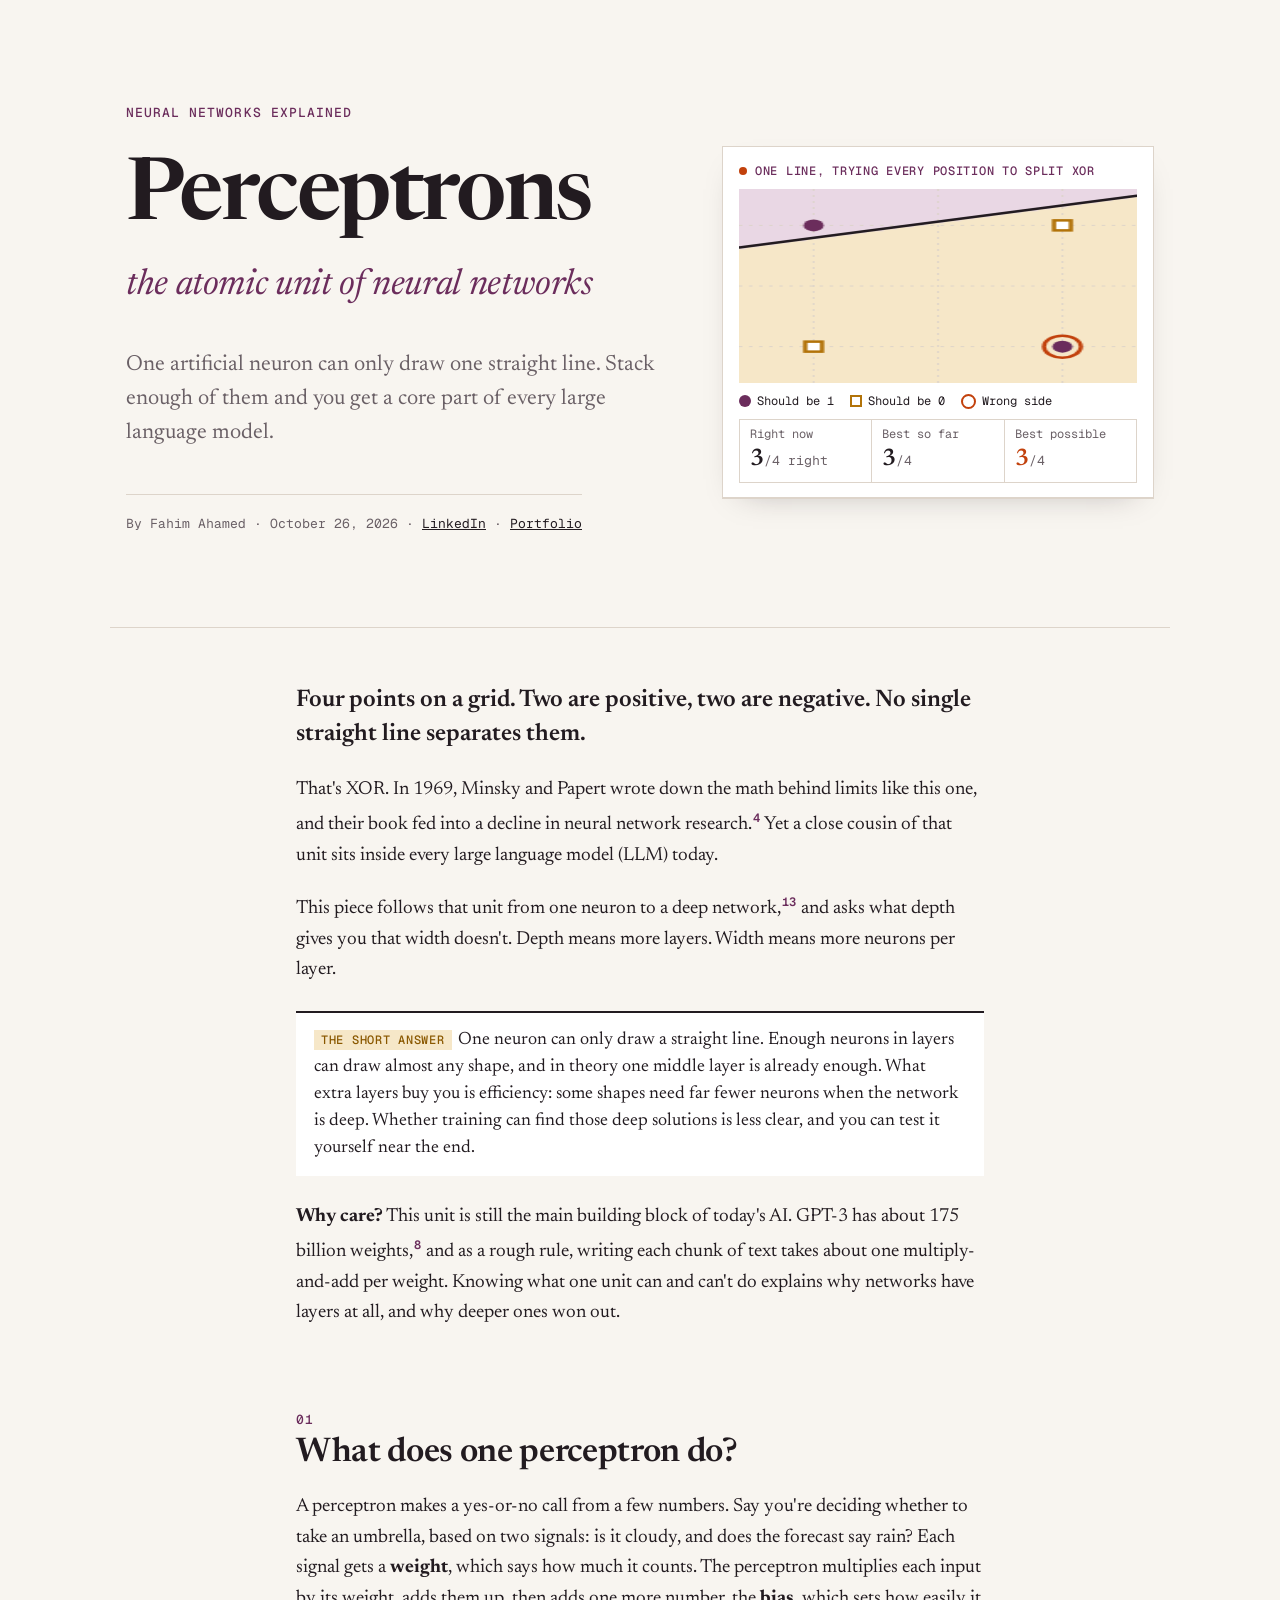
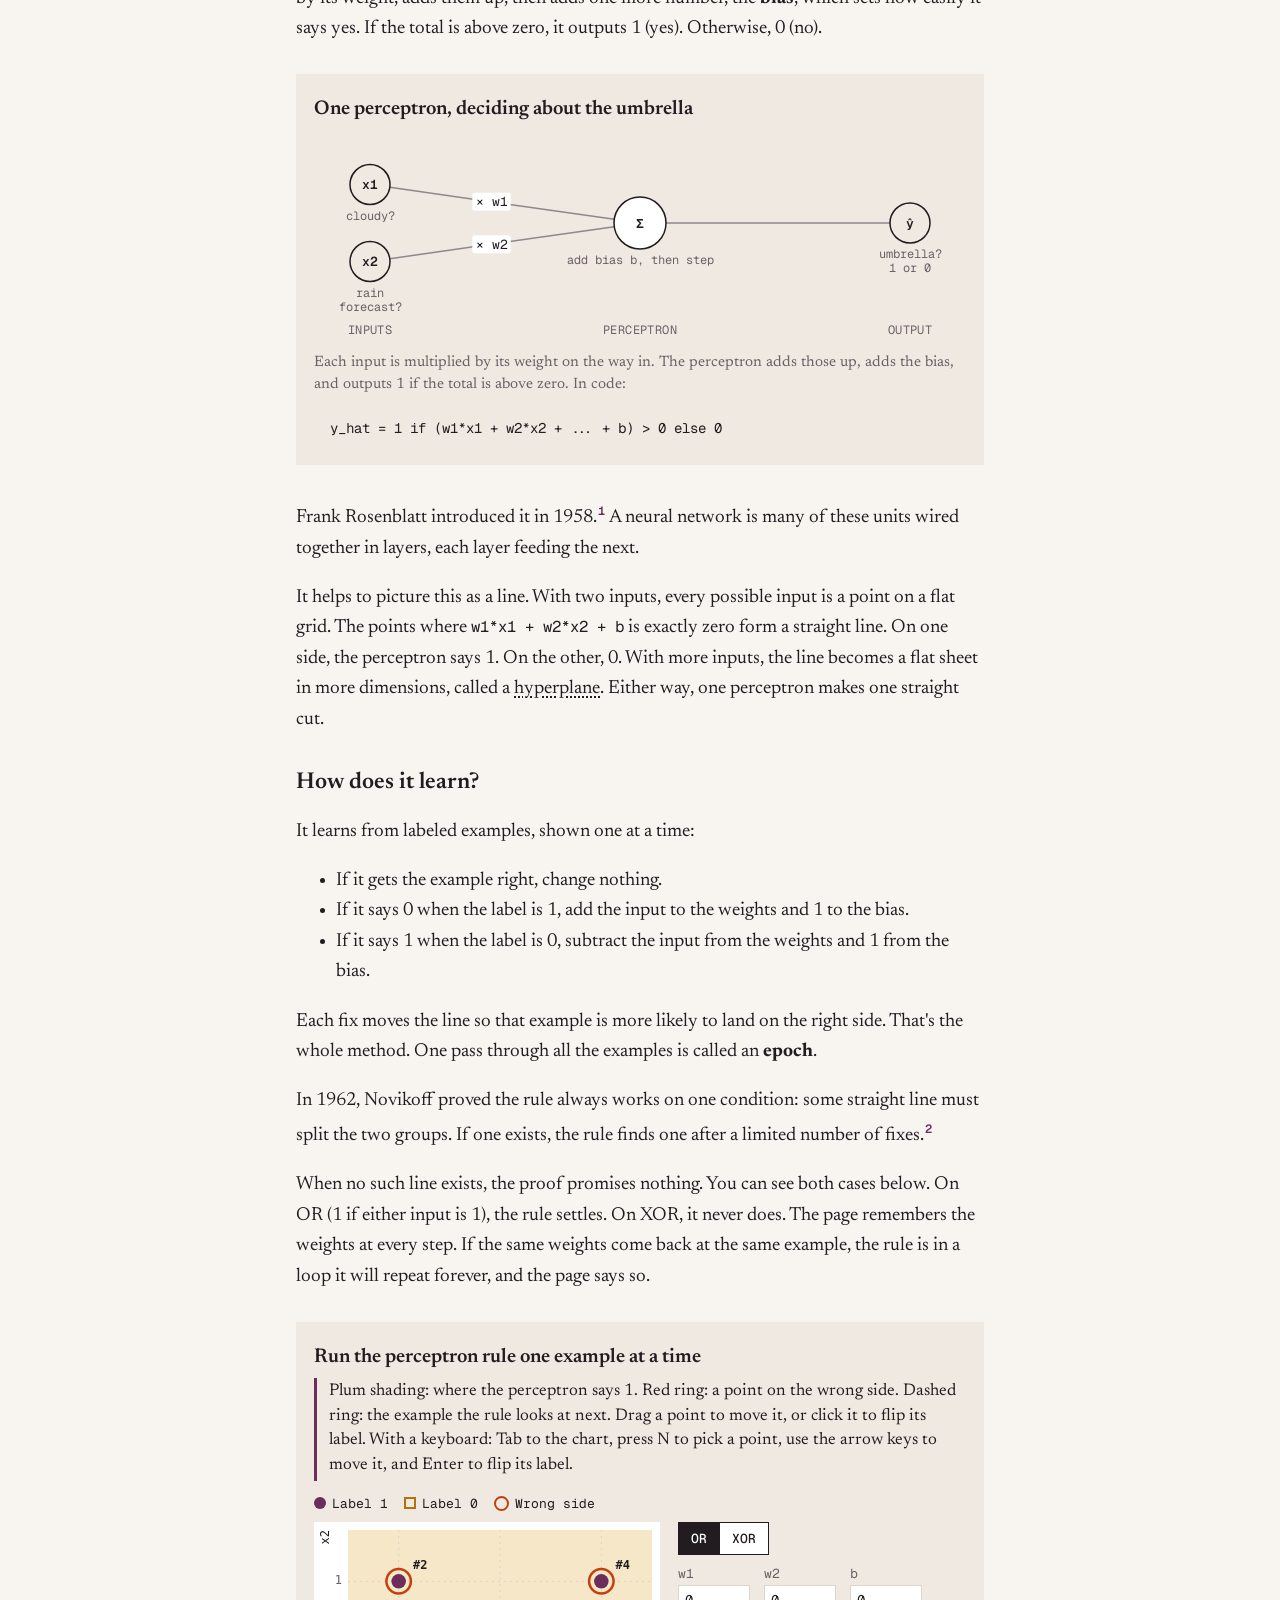
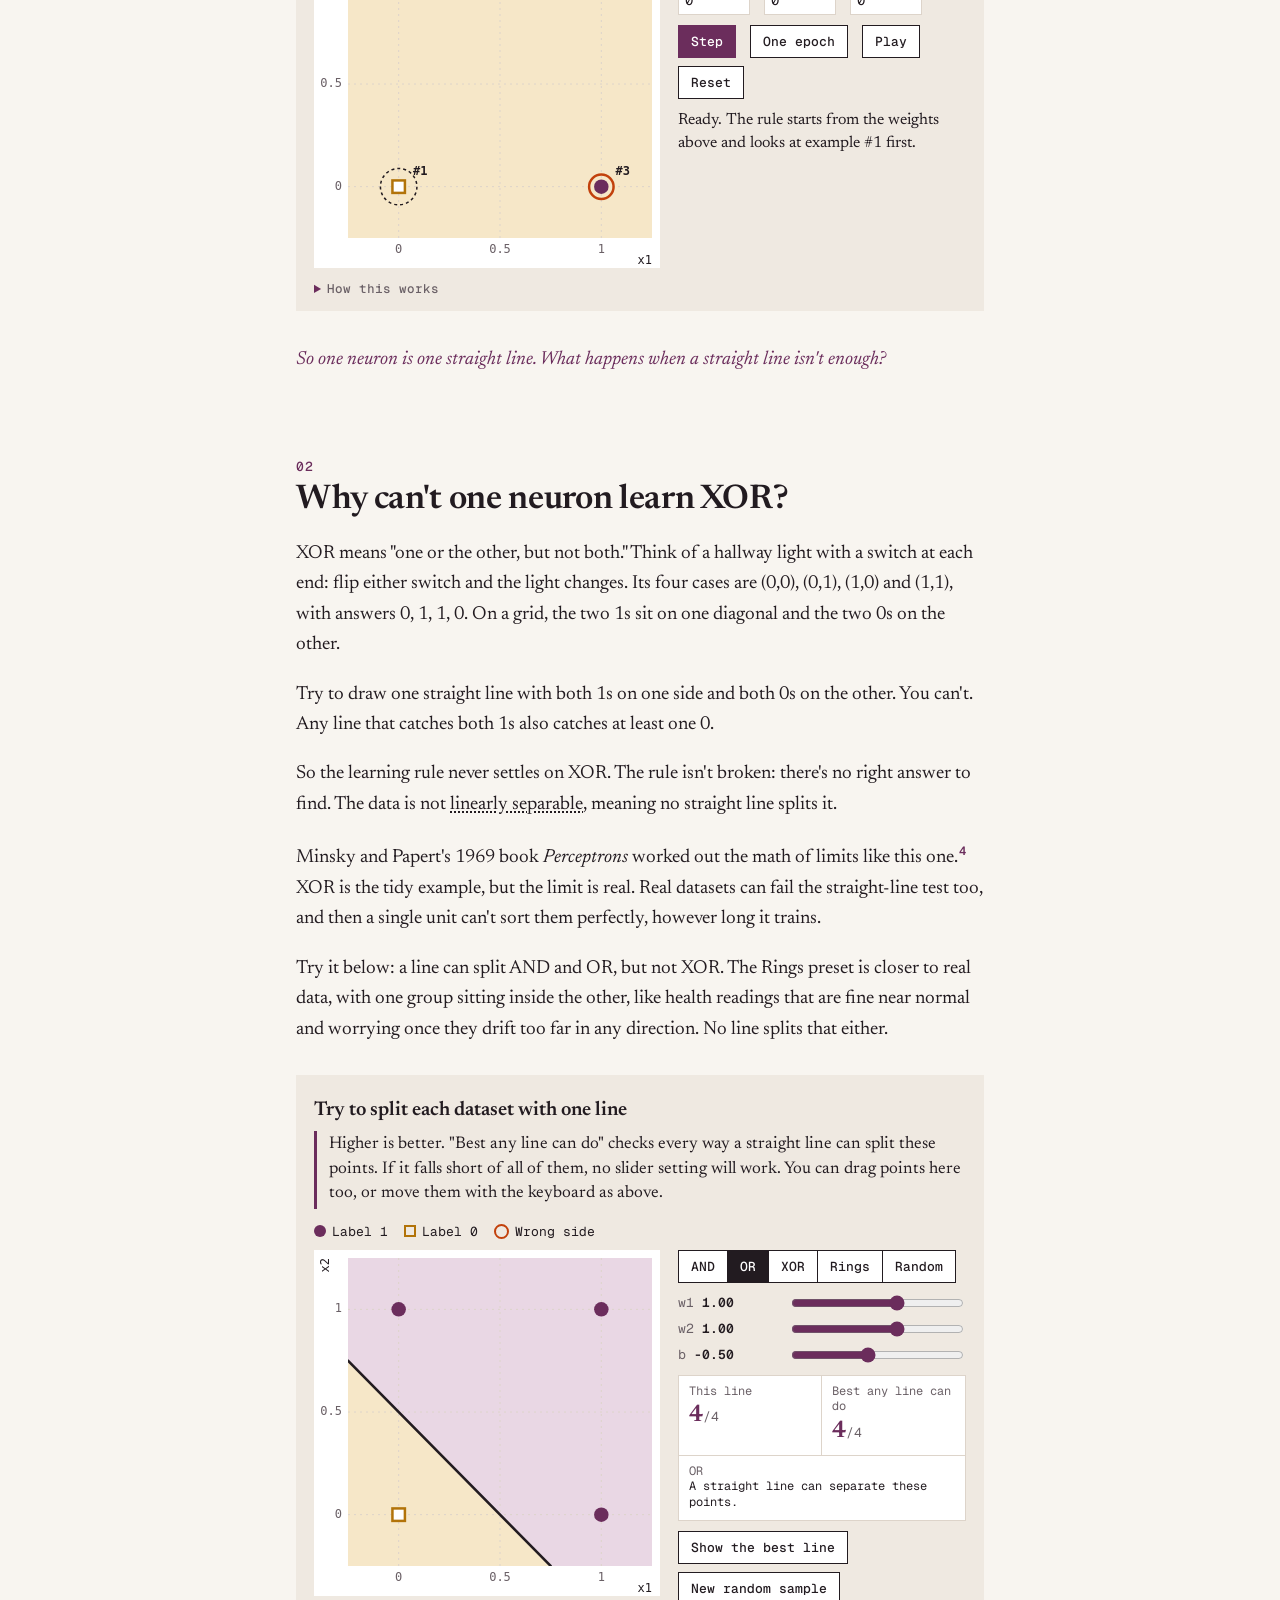
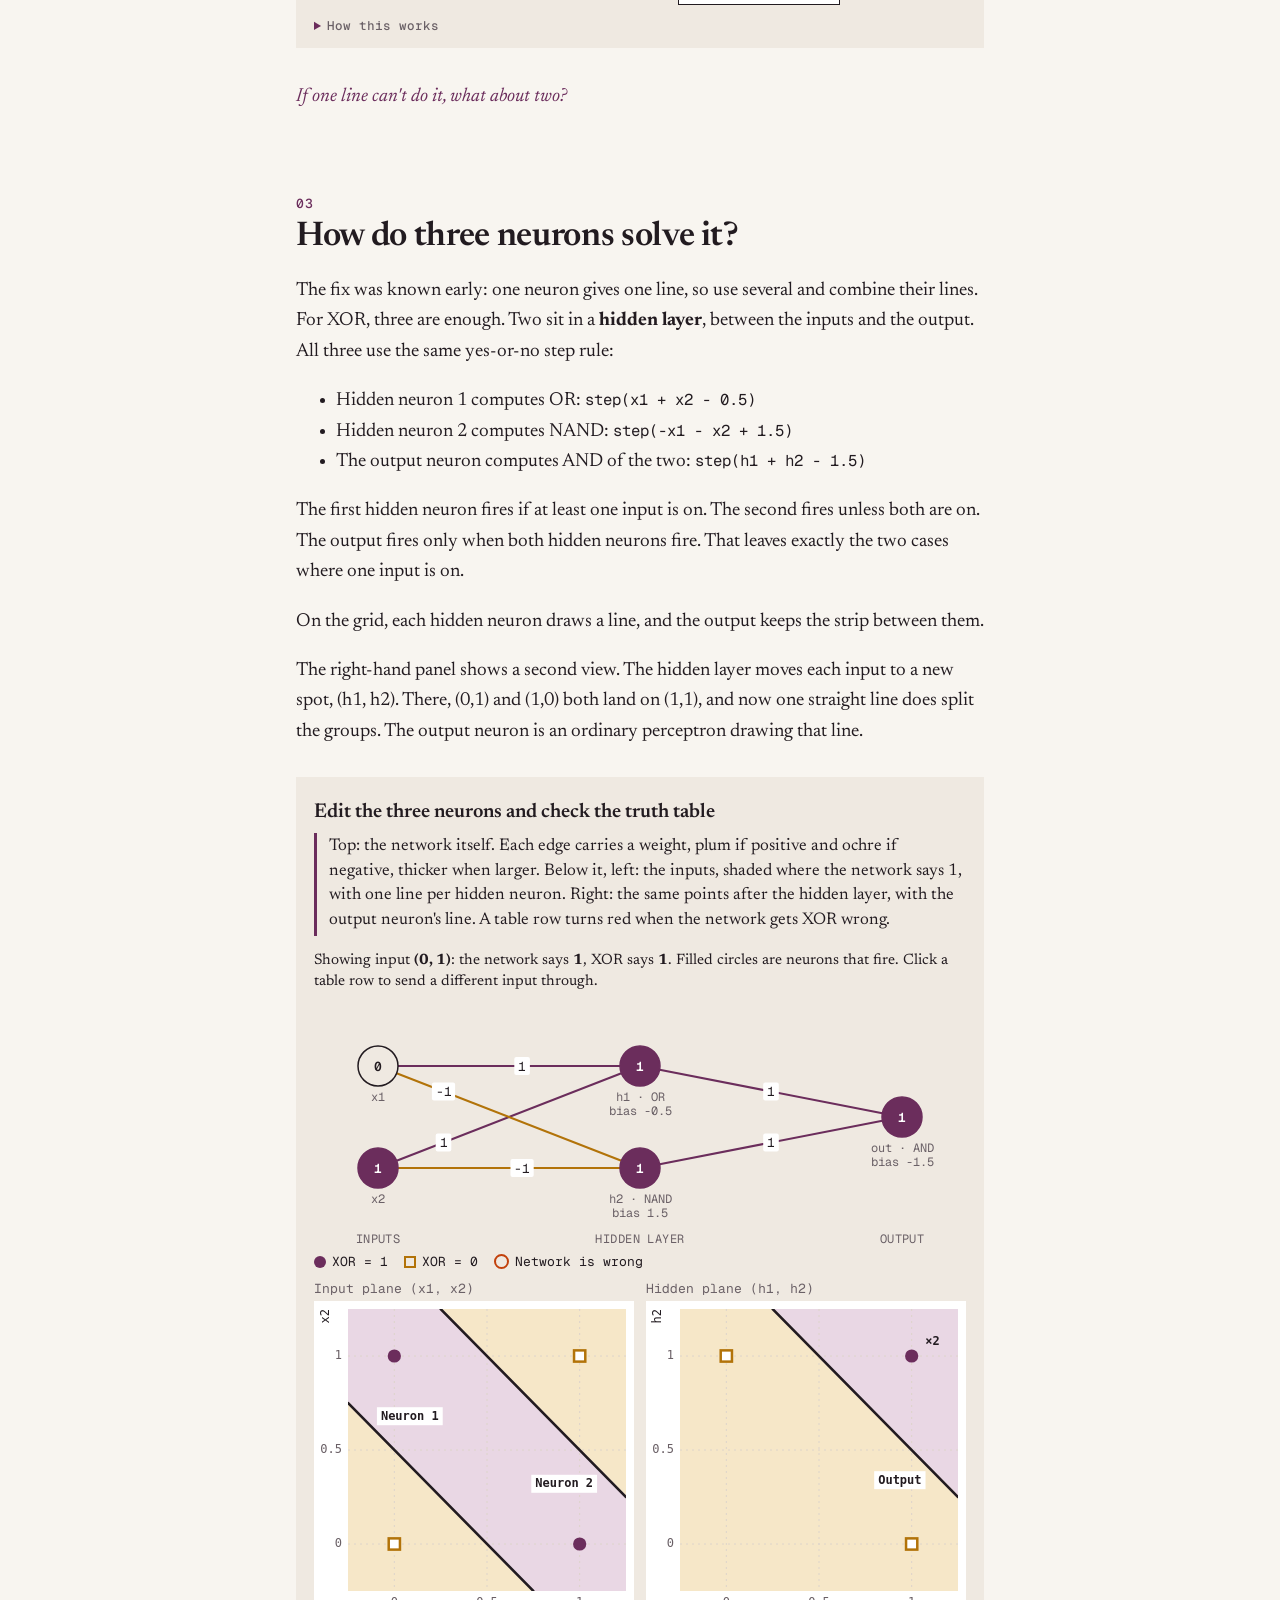
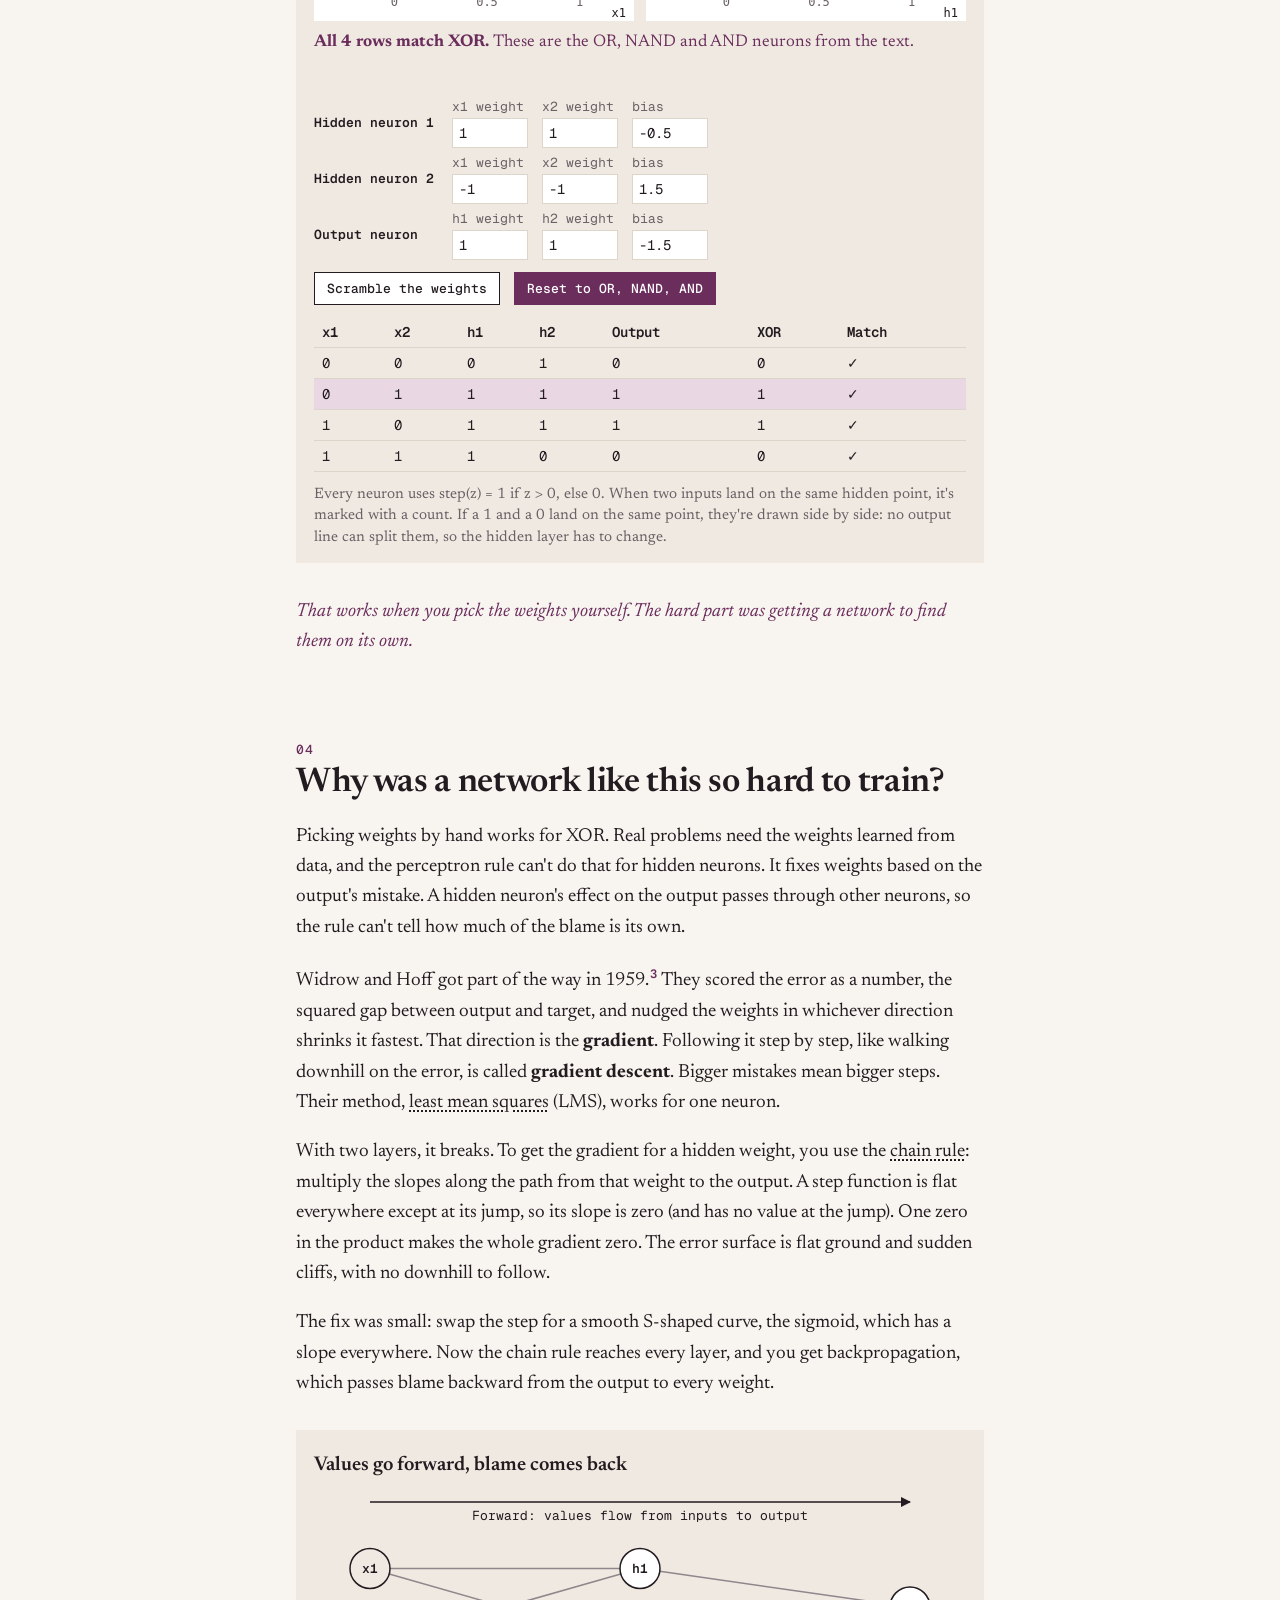
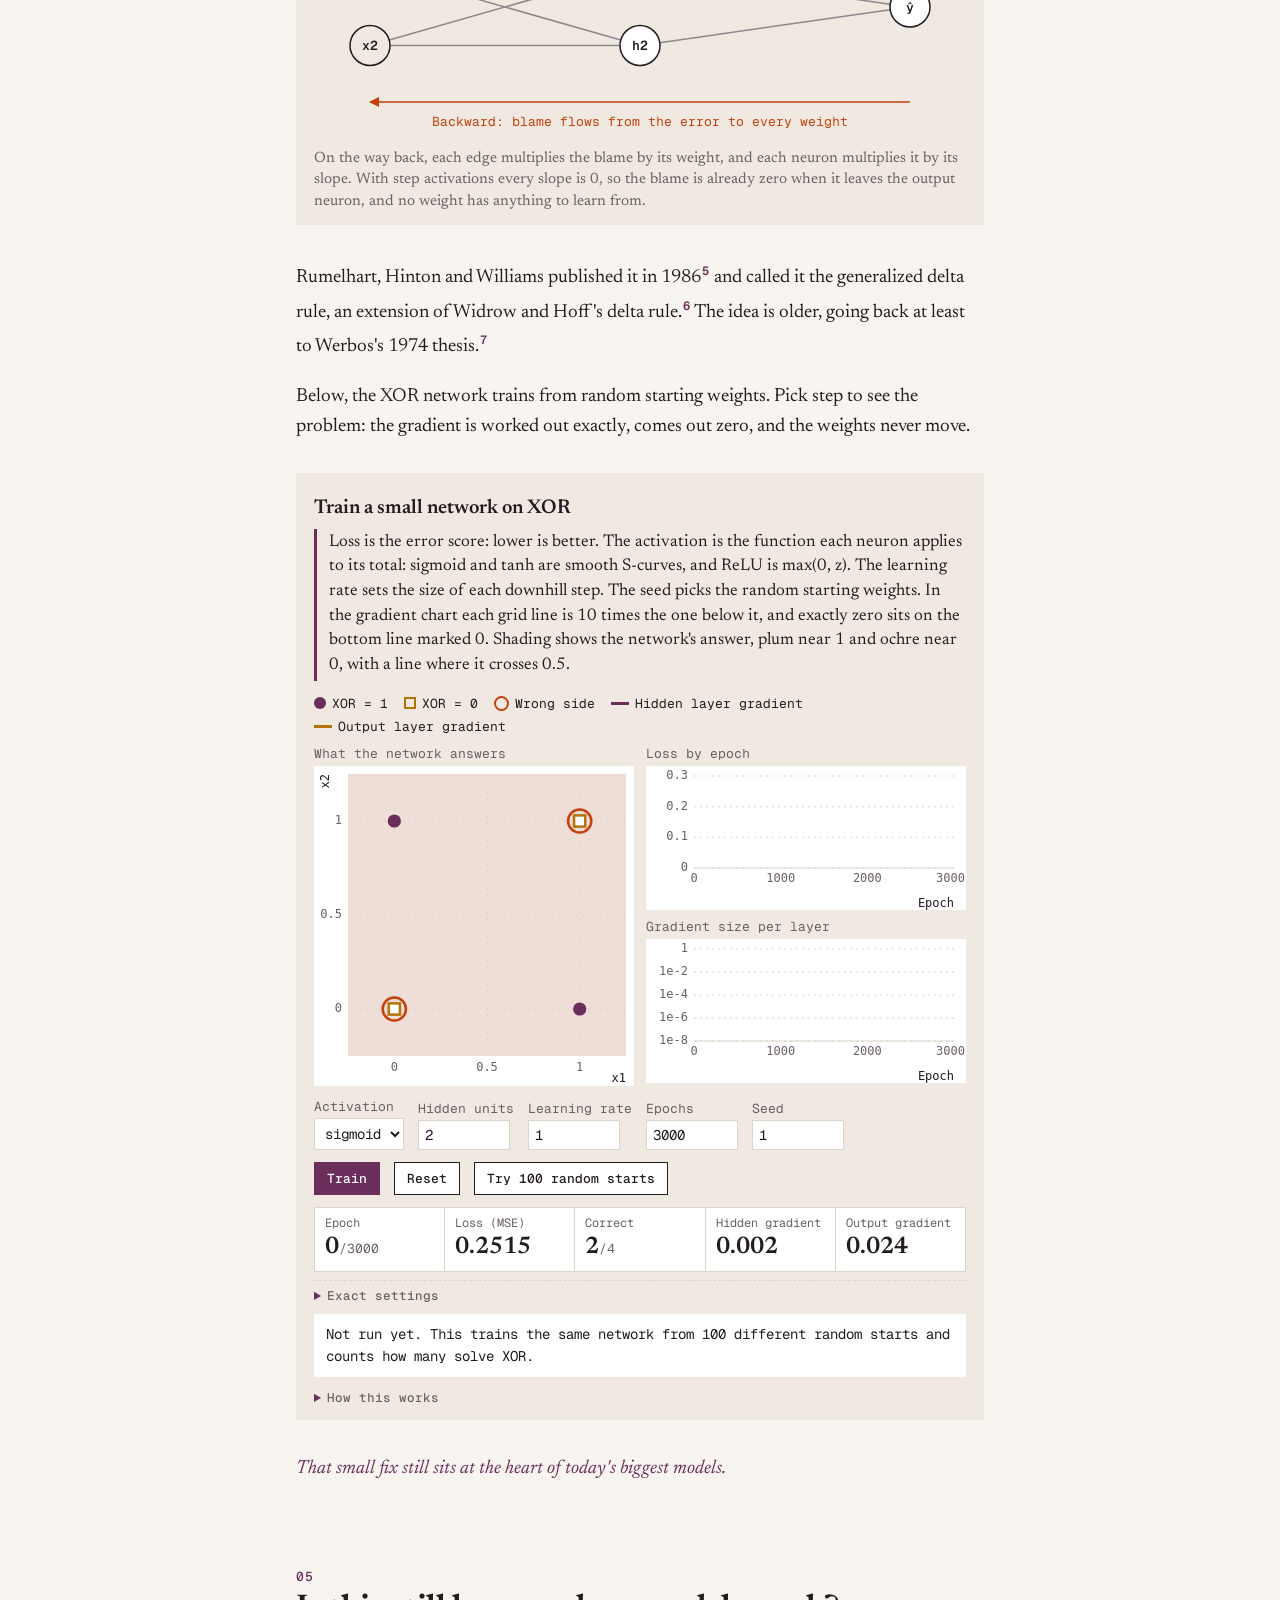
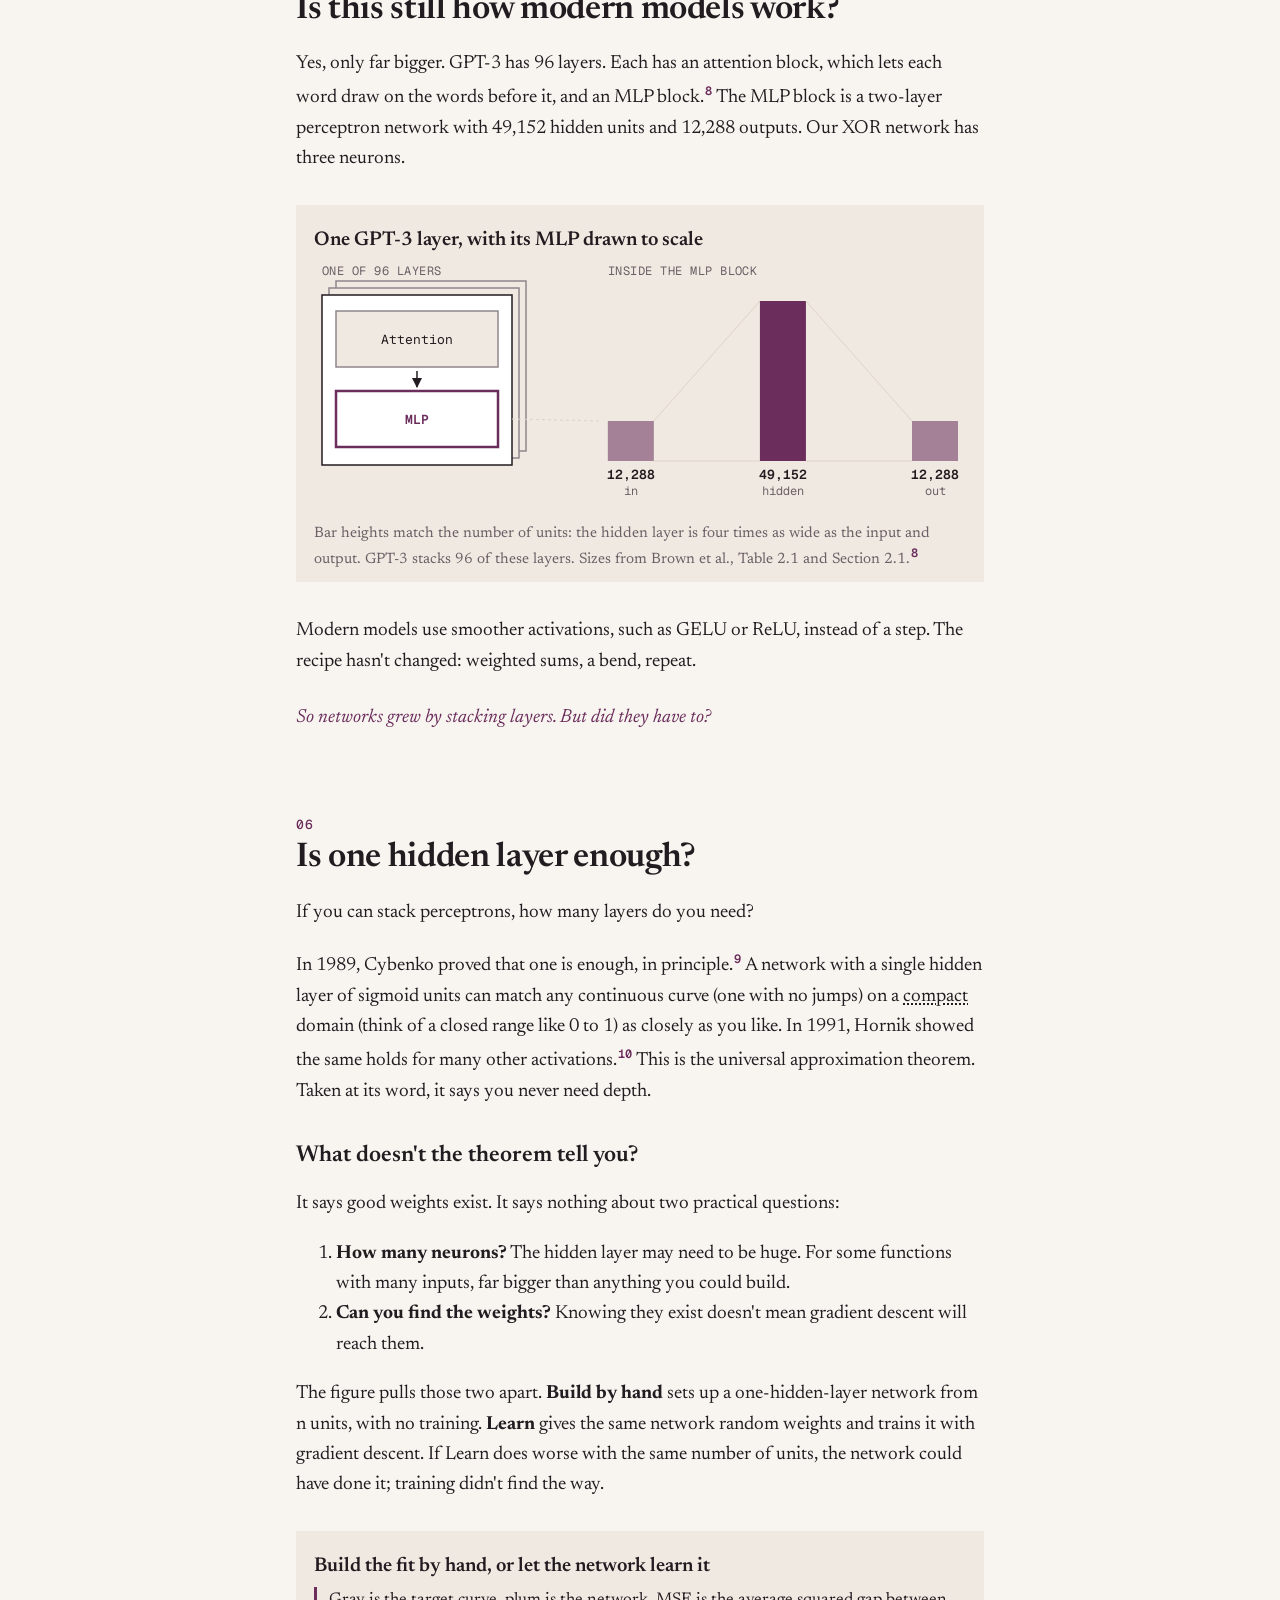
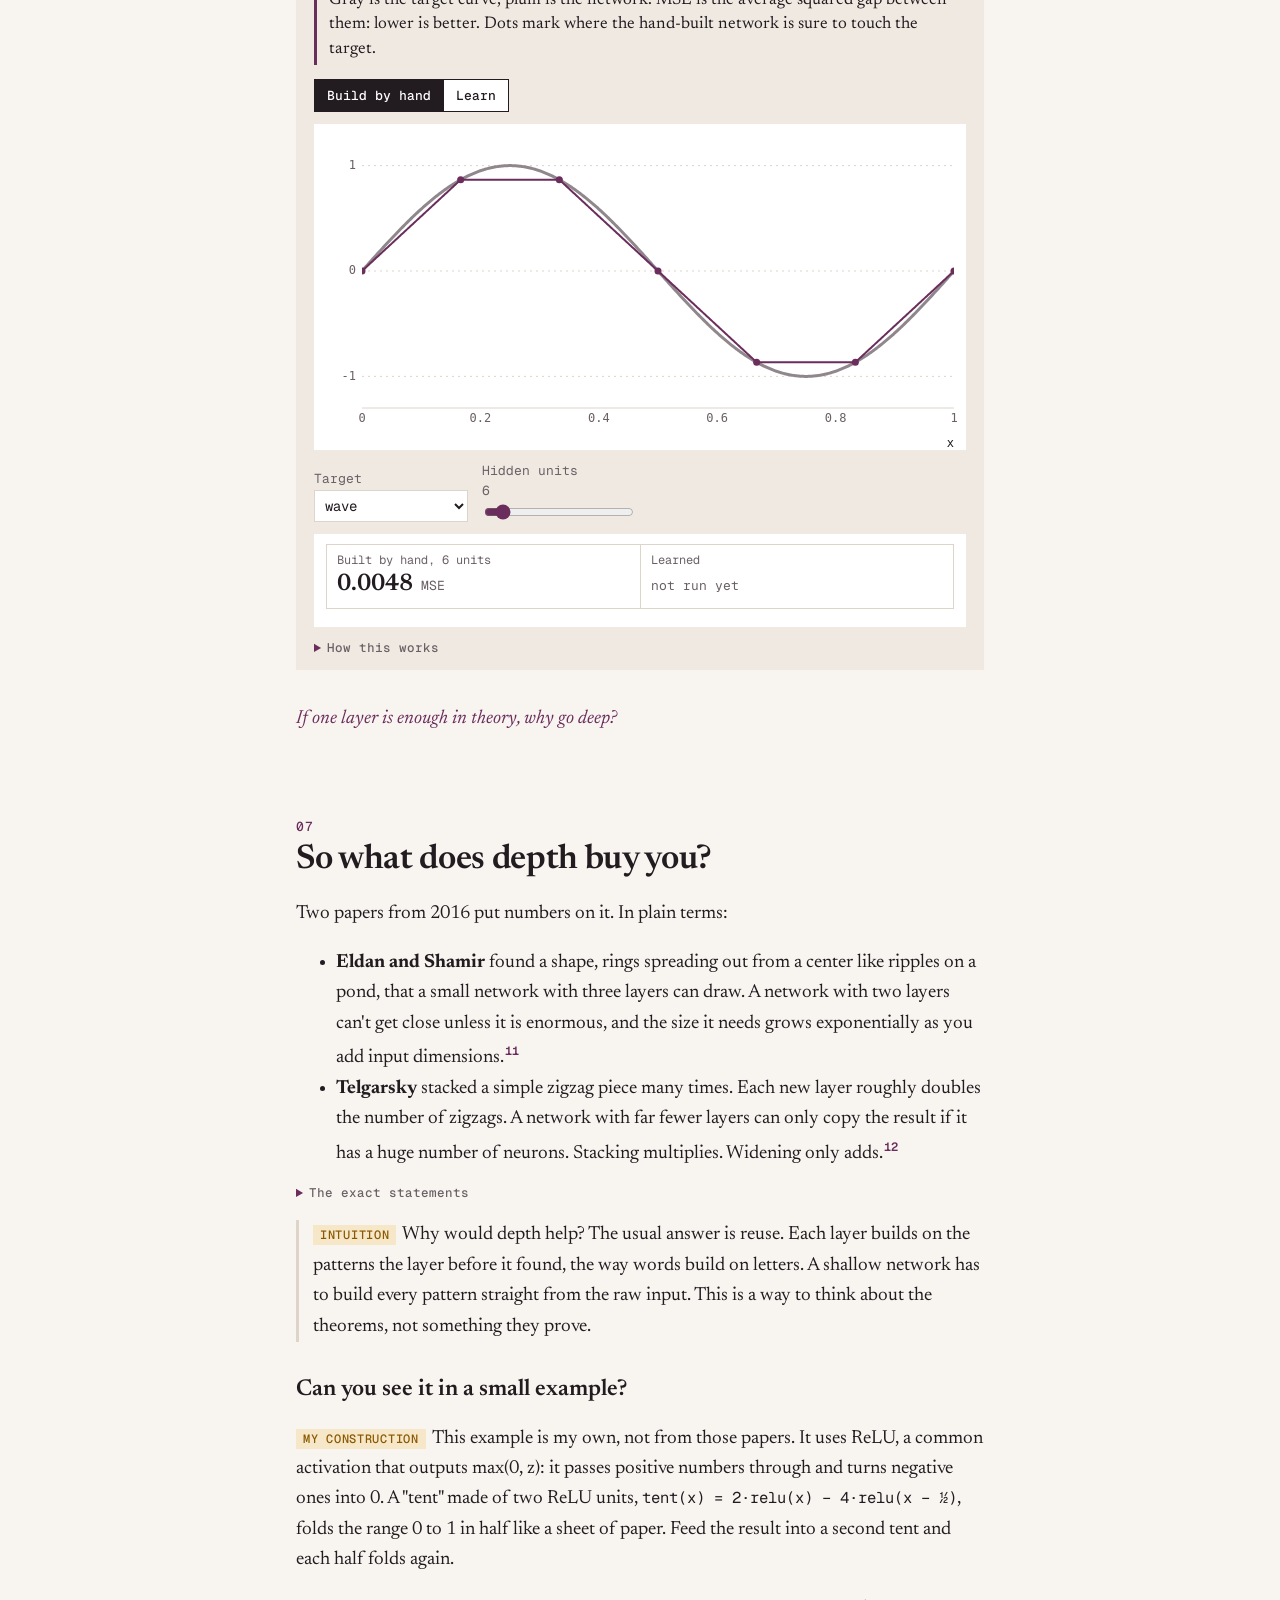
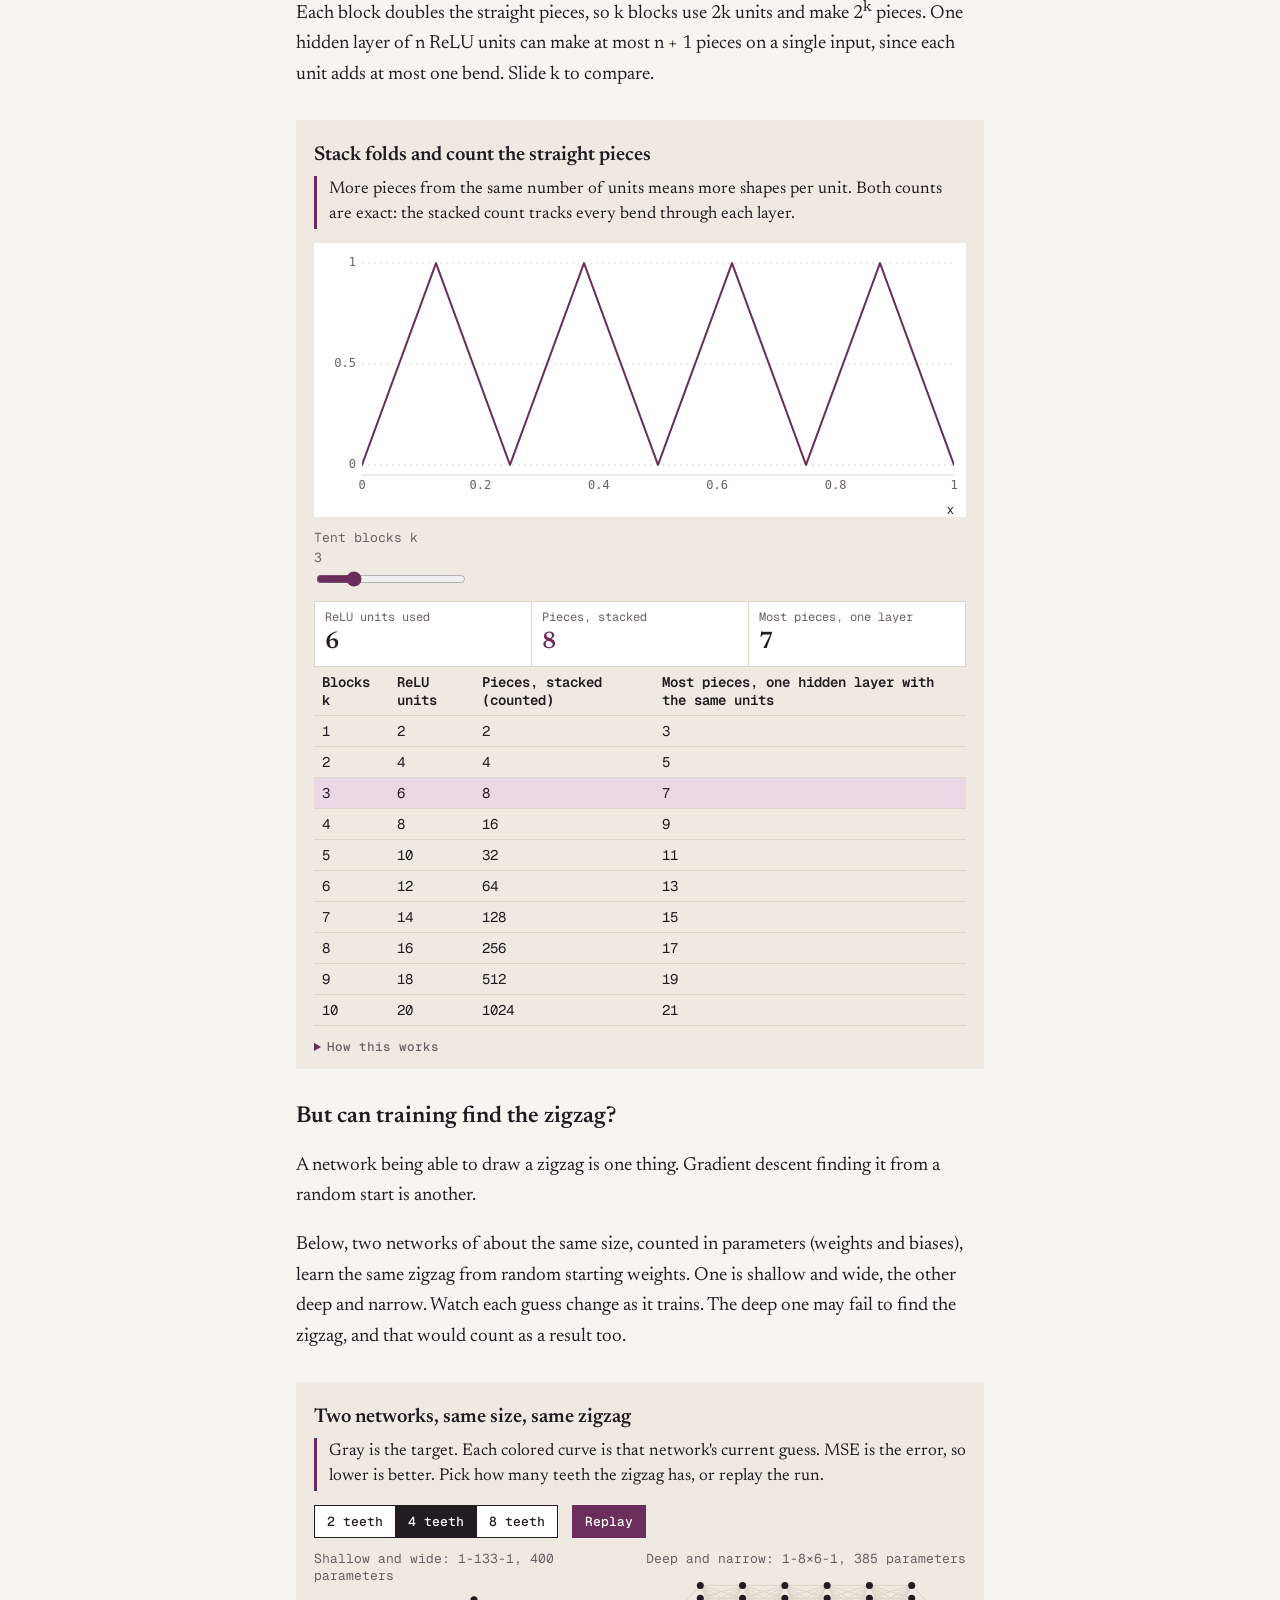
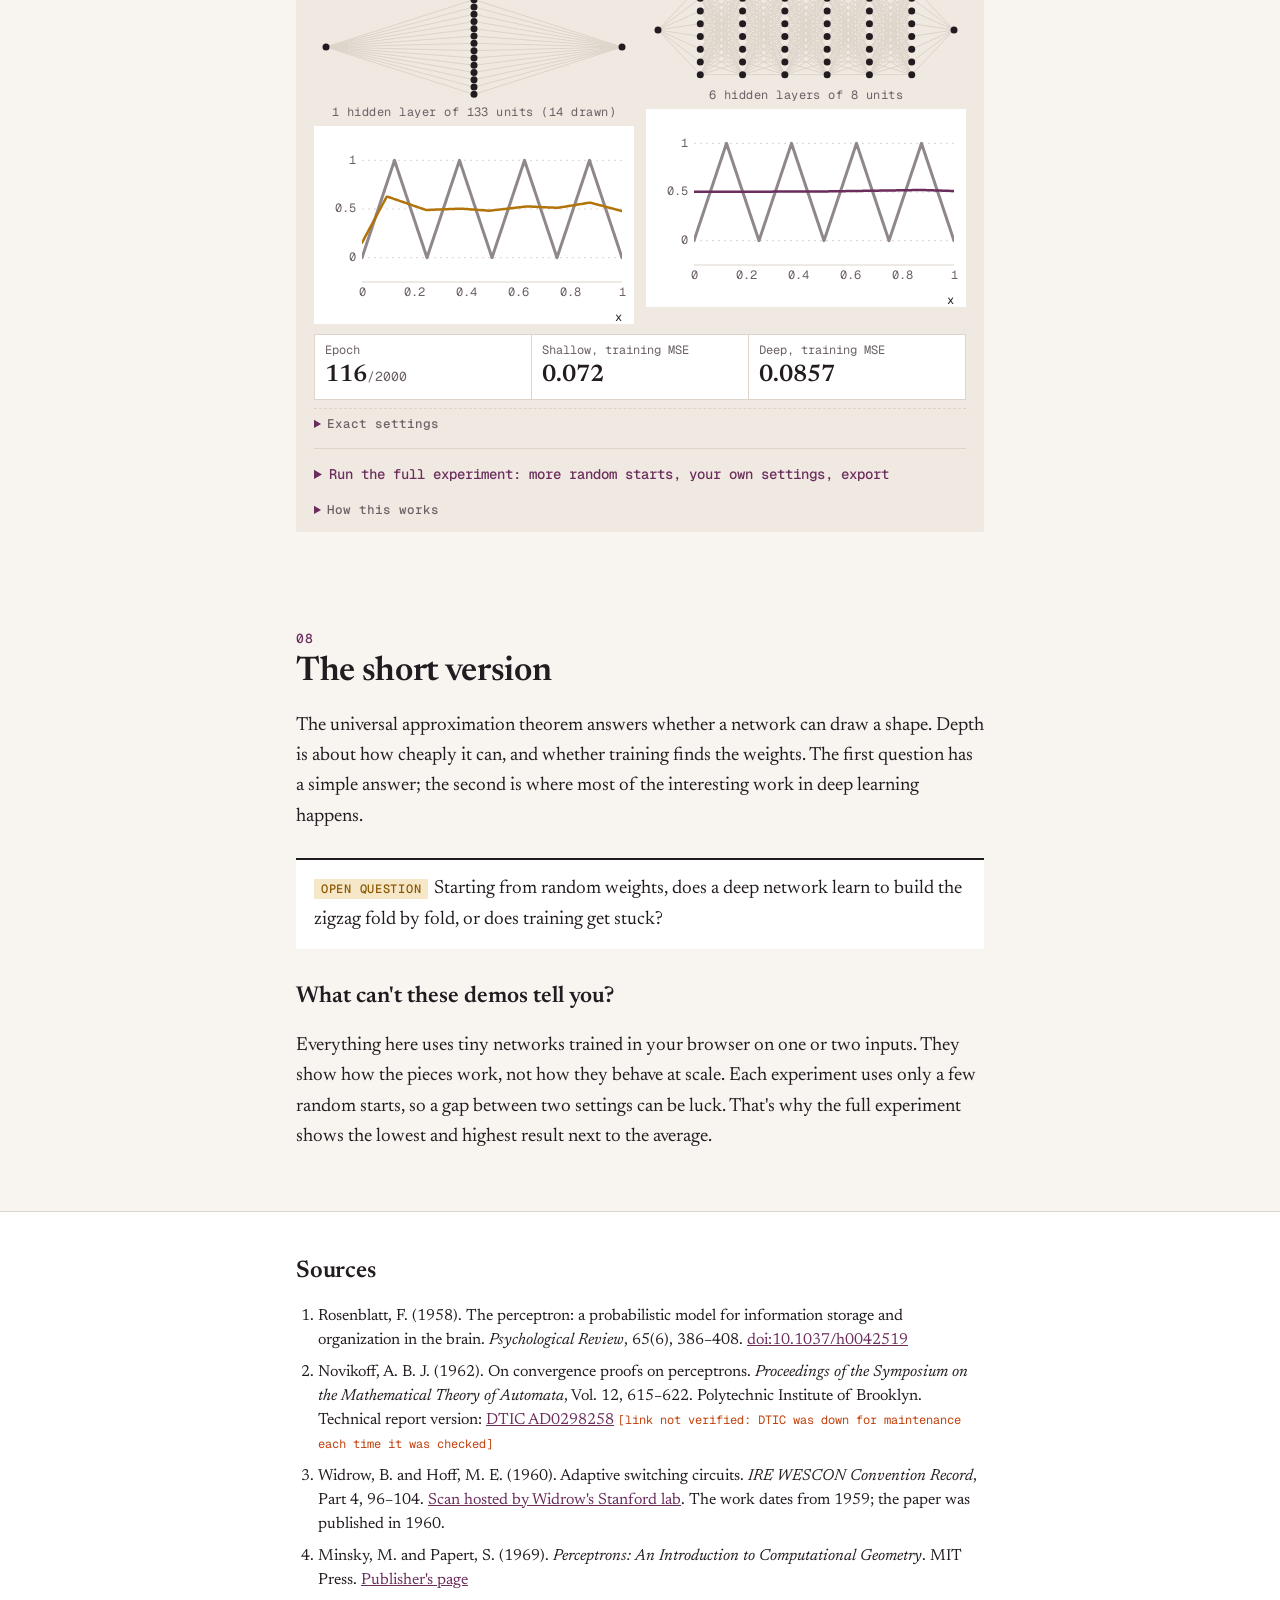
==== commit 2c3f9f4d: "Fix audit findings and remove duplicate code" ====
--- a/index.html
+++ b/index.html
@@ -861,9 +861,7 @@
     step: () => x => (x < 0.5 ? 0 : 1),
   };
   NN.formulas = {
-    sine: 'f(x) = sin(2πx)',
     sawtooth: T => `f(x) = 1 − |2·frac(${T}x) − 1|, ${T} teeth`,
-    step: 'f(x) = 0 for x < 0.5, 1 otherwise',
   };
 
   // One hidden layer, n ReLU units, built directly: the piecewise-linear interpolant of f
@@ -949,10 +947,15 @@
 
   NN.summary = v => ({ mean: v.reduce((s, x) => s + x, 0) / v.length, min: Math.min(...v), max: Math.max(...v) });
 
+  // The zigzag target with its training and held-out points; shared so the experiment and the animation can't drift apart.
+  NN.sawtoothData = cfg => {
+    const f = NN.targets.sawtooth(cfg.teeth), rd = NN.rng(cfg.dataSeed), rt = NN.rng(cfg.dataSeed + 1);
+    const X = Array.from({ length: cfg.nTrain }, () => [rd()]), Xt = Array.from({ length: cfg.nTest }, () => [rt()]);
+    return { f, X, T: X.map(x => [f(x[0])]), Xt, Tt: Xt.map(x => [f(x[0])]) };
+  };
+
   NN.runExperiment = (cfg, progress) => {
-    const f = NN.targets.sawtooth(cfg.teeth), rd = NN.rng(cfg.dataSeed), rt = NN.rng(cfg.dataSeed + 1);
-    const Xtr = Array.from({ length: cfg.nTrain }, () => [rd()]), Ttr = Xtr.map(x => [f(x[0])]);
-    const Xte = Array.from({ length: cfg.nTest }, () => [rt()]), Tte = Xte.map(x => [f(x[0])]);
+    const { f, X: Xtr, T: Ttr, Xt: Xte, Tt: Tte } = NN.sawtoothData(cfg);
     const grid = Array.from({ length: 401 }, (_, i) => i / 400);
     const archs = NN.archs(cfg.budget, cfg.depth), runs = [], every = Math.max(1, Math.floor(cfg.epochs / 100));
     const total = 2 * cfg.seeds * cfg.epochs;
@@ -984,9 +987,7 @@
   // Trains the shallow and the deep network side by side on one seed, calling snap(state) about every
   // `every` ms so a page can animate it. Same data and init as runExperiment, so seed-1 numbers match.
   NN.duel = (cfg, snap, every = 33) => {
-    const f = NN.targets.sawtooth(cfg.teeth), rd = NN.rng(cfg.dataSeed), rt = NN.rng(cfg.dataSeed + 1);
-    const X = Array.from({ length: cfg.nTrain }, () => [rd()]), T = X.map(x => [f(x[0])]);
-    const Xt = Array.from({ length: cfg.nTest }, () => [rt()]), Tt = Xt.map(x => [f(x[0])]);
+    const { X, T, Xt, Tt } = NN.sawtoothData(cfg);
     const grid = Array.from({ length: 201 }, (_, i) => i / 200), archs = NN.archs(cfg.budget, cfg.depth);
     const nets = ['shallow', 'deep'].map(m => { const net = NN.mlp(archs[m], cfg.act, 'identity', cfg.seed); return { m, net, step: NN.optimizer(net, cfg.opt, cfg.lr), loss: NN.mse(net, X, T) }; });
     const now = () => (typeof performance !== 'undefined' ? performance.now() : Date.now());
@@ -1012,7 +1013,7 @@
   const NN = window.NN;
   const $ = (s, r = document) => r.querySelector(s), $$ = (s, r = document) => [...r.querySelectorAll(s)];
   const css = getComputedStyle(document.documentElement), C = {};
-  for (const k of ['ink', 'muted', 'rule', 'plum', 'plum-tint', 'ochre', 'ochre-tint', 'verm', 'gray', 'band', 'panel'])
+  for (const k of ['ink', 'muted', 'rule', 'plum', 'plum-tint', 'ochre', 'ochre-tint', 'verm', 'gray', 'band'])
     C[k.replace(/-(\w)/, (_, c) => c.toUpperCase())] = css.getPropertyValue('--' + k).trim();
   const MONO = css.getPropertyValue('--mono').trim();
   const STILL = matchMedia('(prefers-reduced-motion: reduce)').matches;
@@ -1022,6 +1023,7 @@
   const hex = h => [1, 3, 5].map(i => parseInt(h.slice(i, i + 2), 16));
   const cell = (k, v, cls = '') => `<div class="cell ${cls}"><div class="k">${k}</div><div class="v">${v}</div></div>`;
   const easeOut = p => 1 - (1 - p) ** 3;
+  const archName = s => (s.length === 3 ? `1-${s[1]}-1` : `1-${s[1]}×${s.length - 2}-1`); // layer sizes -> "1-8×6-1"
   const label = (el, text) => el.setAttribute('aria-label', text); // keeps a chart's description in step with what it shows
   const redraws = [];
   const onResize = f => { redraws.push(f); f(); };
@@ -1221,9 +1223,11 @@
   }
   function plot(cv, opt) {
     const M = { l: 48, r: 12, t: 10, b: opt.xlabel ? 42 : 30 };
-    return (series, extra = {}) => {
+    let last = null; // the most recent layout, so pointer positions can be mapped back to data
+    const draw = (series, extra = {}) => {
       const { ctx, W, H } = fitCanvas(cv, opt.aspect || 0.5), w = W - M.l - M.r, h = H - M.t - M.b;
       const [x0, x1] = extra.x || opt.x, [y0, y1] = extra.y || opt.y, log = opt.log;
+      last = { w, h, x0, x1, y0, y1 };
       const Y = v => (log ? (v <= 0 ? y0 : Math.log10(v)) : v);
       const px = x => M.l + ((x - x0) / (x1 - x0)) * w, py = v => M.t + (1 - (Math.min(y1, Math.max(y0, Y(v))) - y0) / (y1 - y0)) * h;
       ctx.fillStyle = C.band; ctx.fillRect(0, 0, W, H);
@@ -1262,6 +1266,12 @@
         ctx.fillStyle = C.muted; ctx.fillText(extra.empty, M.l + w / 2, M.t + h / 2);
       }
     };
+    // pointer event -> [x, y] in data units, using the same margins and ranges as the last draw (linear axes only)
+    draw.toData = e => {
+      const r = cv.getBoundingClientRect(), { w, h, x0, x1, y0, y1 } = last;
+      return [x0 + ((e.clientX - r.left - M.l) / w) * (x1 - x0), y1 - ((e.clientY - r.top - M.t) / h) * (y1 - y0)];
+    };
+    return draw;
   }
   const logRange = vals => {
     const pos = vals.filter(v => v > 0);
@@ -1581,7 +1591,7 @@
     let S, raf = 0, sweep = null;
     const cfg = () => {
       const act = k('act').value, H = Math.max(1, Math.min(8, Math.round(num(k('H')))));
-      return { act, H, out: act === 'step' ? 'step' : 'sigmoid', lr: num(k('lr')), epochs: Math.max(1, Math.round(num(k('epochs')))), seed: Math.max(1, Math.round(num(k('seed')))) };
+      return { act, H, out: act === 'step' ? 'step' : 'sigmoid', lr: num(k('lr')), epochs: Math.min(20000, Math.max(1, Math.round(num(k('epochs'))))), seed: Math.max(1, Math.round(num(k('seed')))) };
     };
     const settingsText = c => `Dataset XOR (4 points) · network 2-${c.H}-1, ${NN.paramCount([2, c.H, 1])} parameters · hidden ${c.act}, output ${c.out} · loss MSE · full-batch gradient descent, learning rate ${c.lr} · ${c.epochs} epochs · init U(±1/√fan_in)`;
     const correct = net => X.filter((x, i) => (NN.out(net, x) > 0.5 ? 1 : 0) === T[i][0]).length;
@@ -1721,7 +1731,7 @@
       raf = requestAnimationFrame(tick);
     }
     const paint = e => {
-      const r = cv.getBoundingClientRect(), x = (e.clientX - r.left - 48) / (r.width - 60), y = 1.3 - ((e.clientY - r.top - 10) / (r.height - 52)) * 2.6;
+      const [x, y] = draw.toData(e);
       const i = Math.round(Math.min(1, Math.max(0, x)) * 100), v = Math.min(1.2, Math.max(-1.2, y));
       if (Array.isArray(painting)) { const [pi, pv] = painting, a = Math.min(i, pi), b = Math.max(i, pi); for (let j = a; j <= b; j++) drawn[j] = b === a ? v : pv + ((j - pi) / (i - pi)) * (v - pv); } else drawn[i] = v;
       painting = [i, v];
@@ -1762,10 +1772,9 @@
     const opt = { aspect: 0.62, x: [0, 1], y: [-0.25, 1.25], xlabel: 'x' };
     const draws = { shallow: plot($('[data-role=demo-shallow]', root), opt), deep: plot($('[data-role=demo-deep]', root), opt) };
     const grid = Array.from({ length: 201 }, (_, i) => i / 200), archs = NN.archs(base.budget, base.depth);
-    const name = s => (s.length === 3 ? `1-${s[1]}-1` : `1-${s[1]}×${s.length - 2}-1`);
     let teeth = 4, D = null, seen = false;
-    $('[data-role=demo-label-shallow]', root).textContent = `Shallow and wide: ${name(archs.shallow)}, ${NN.paramCount(archs.shallow)} parameters`;
-    $('[data-role=demo-label-deep]', root).textContent = `Deep and narrow: ${name(archs.deep)}, ${NN.paramCount(archs.deep)} parameters`;
+    $('[data-role=demo-label-shallow]', root).textContent = `Shallow and wide: ${archName(archs.shallow)}, ${NN.paramCount(archs.shallow)} parameters`;
+    $('[data-role=demo-label-deep]', root).textContent = `Deep and narrow: ${archName(archs.deep)}, ${NN.paramCount(archs.deep)} parameters`;
     // shape sketches: every layer is drawn, but the shallow network's 133 units are drawn as a sample
     const sketch = (el, sizes) => {
       const shown = sizes.map((n, i) => (i && i < sizes.length - 1 ? Math.min(n, 14) : n)), dot = { cls: 'dot', r: 3.5 };
@@ -1823,7 +1832,6 @@
     const int = (n, lo, hi) => Math.min(hi, Math.max(lo, Math.round(num(k(n)))));
     const cfg = () => ({ teeth: int('teeth', 1, 32), budget: int('budget', 20, 5000), depth: int('depth', 2, 16), act: k('act').value, opt: k('opt').value,
       lr: num(k('lr')), epochs: int('epochs', 10, 50000), seeds: int('seeds', 1, 50), nTrain: 256, nTest: 1000, dataSeed: 0 });
-    const archName = s => (s.length === 3 ? `1-${s[1]}-1` : `1-${s[1]}×${s.length - 2}-1`);
     function arch() {
       const c = cfg(), a = NN.archs(c.budget, c.depth), ps = NN.paramCount(a.shallow), pd = NN.paramCount(a.deep);
       $('[data-role=arch]', root).innerHTML = `<div class="cells" style="margin:0">${cell(`Shallow ${archName(a.shallow)}`, `${ps}<small> parameters</small>`)}${cell(`Deep ${archName(a.deep)}`, `${pd}<small> parameters</small>`)}</div>`;
